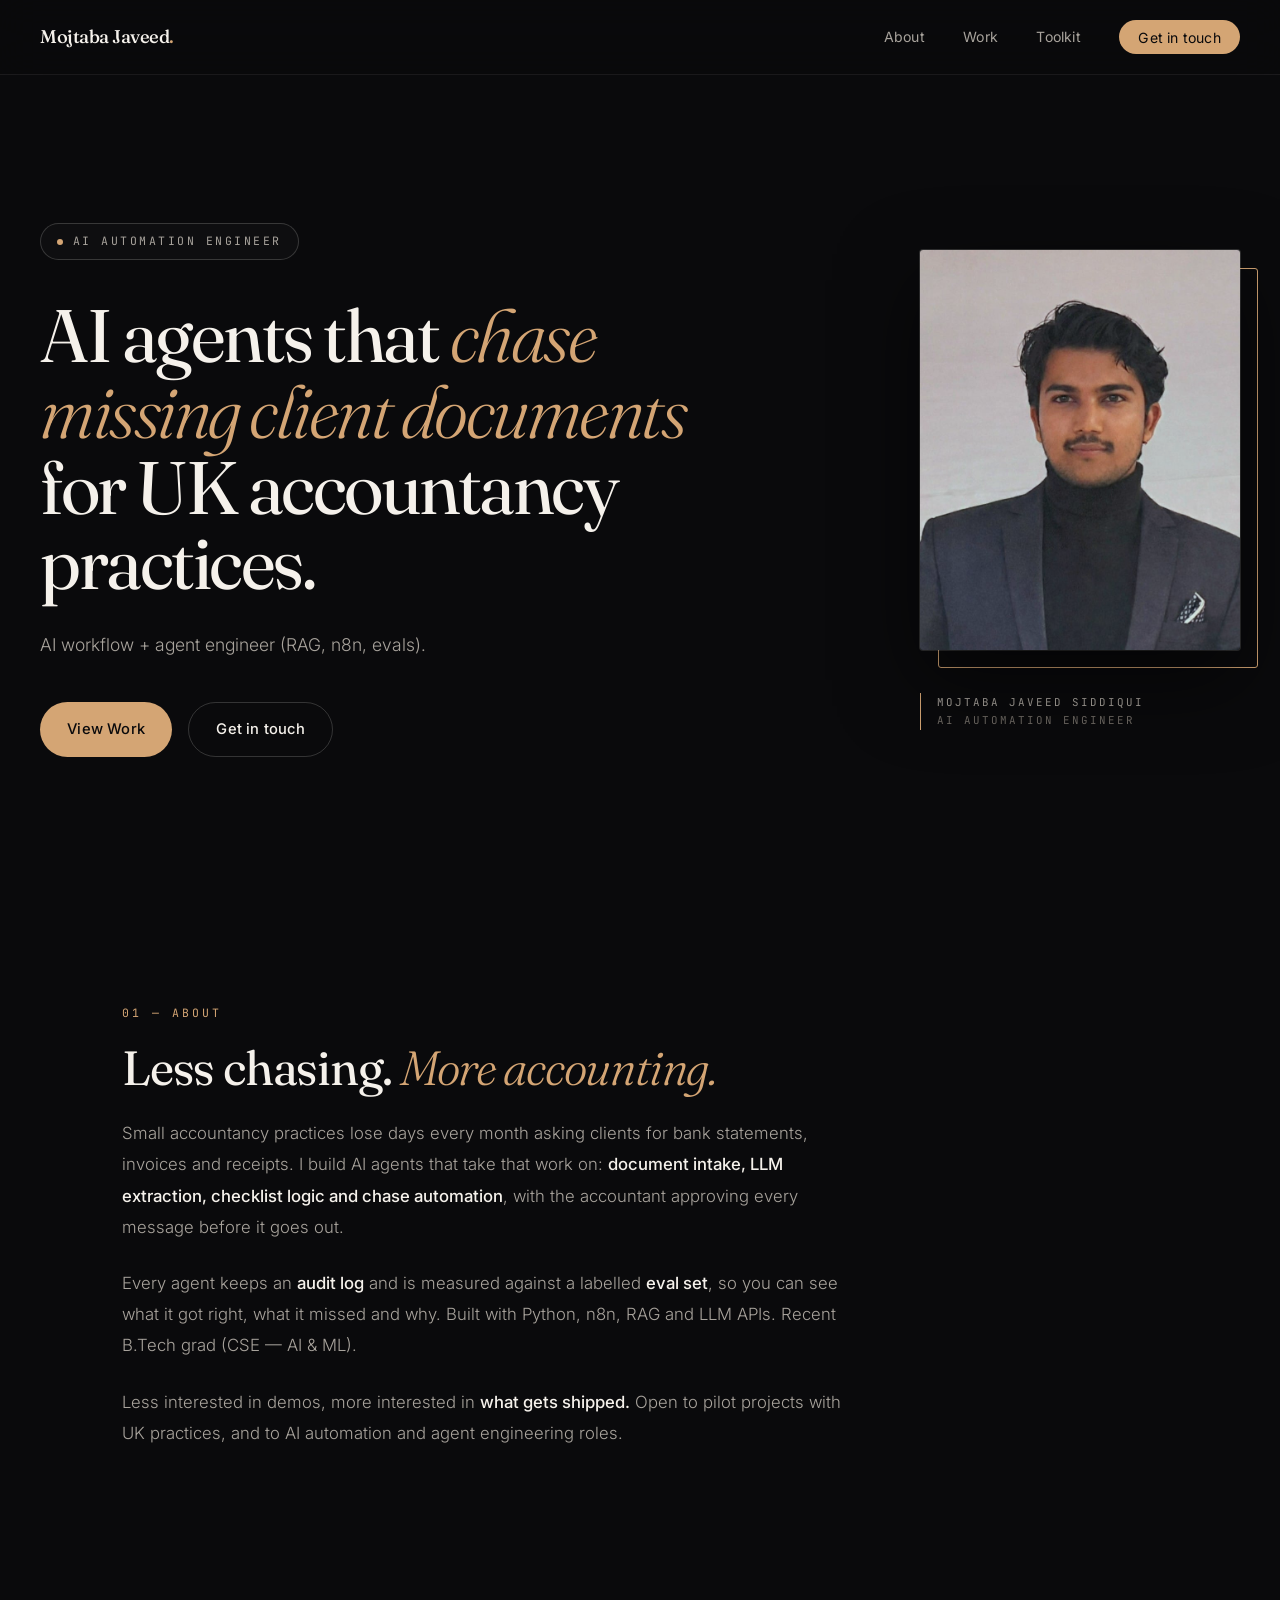
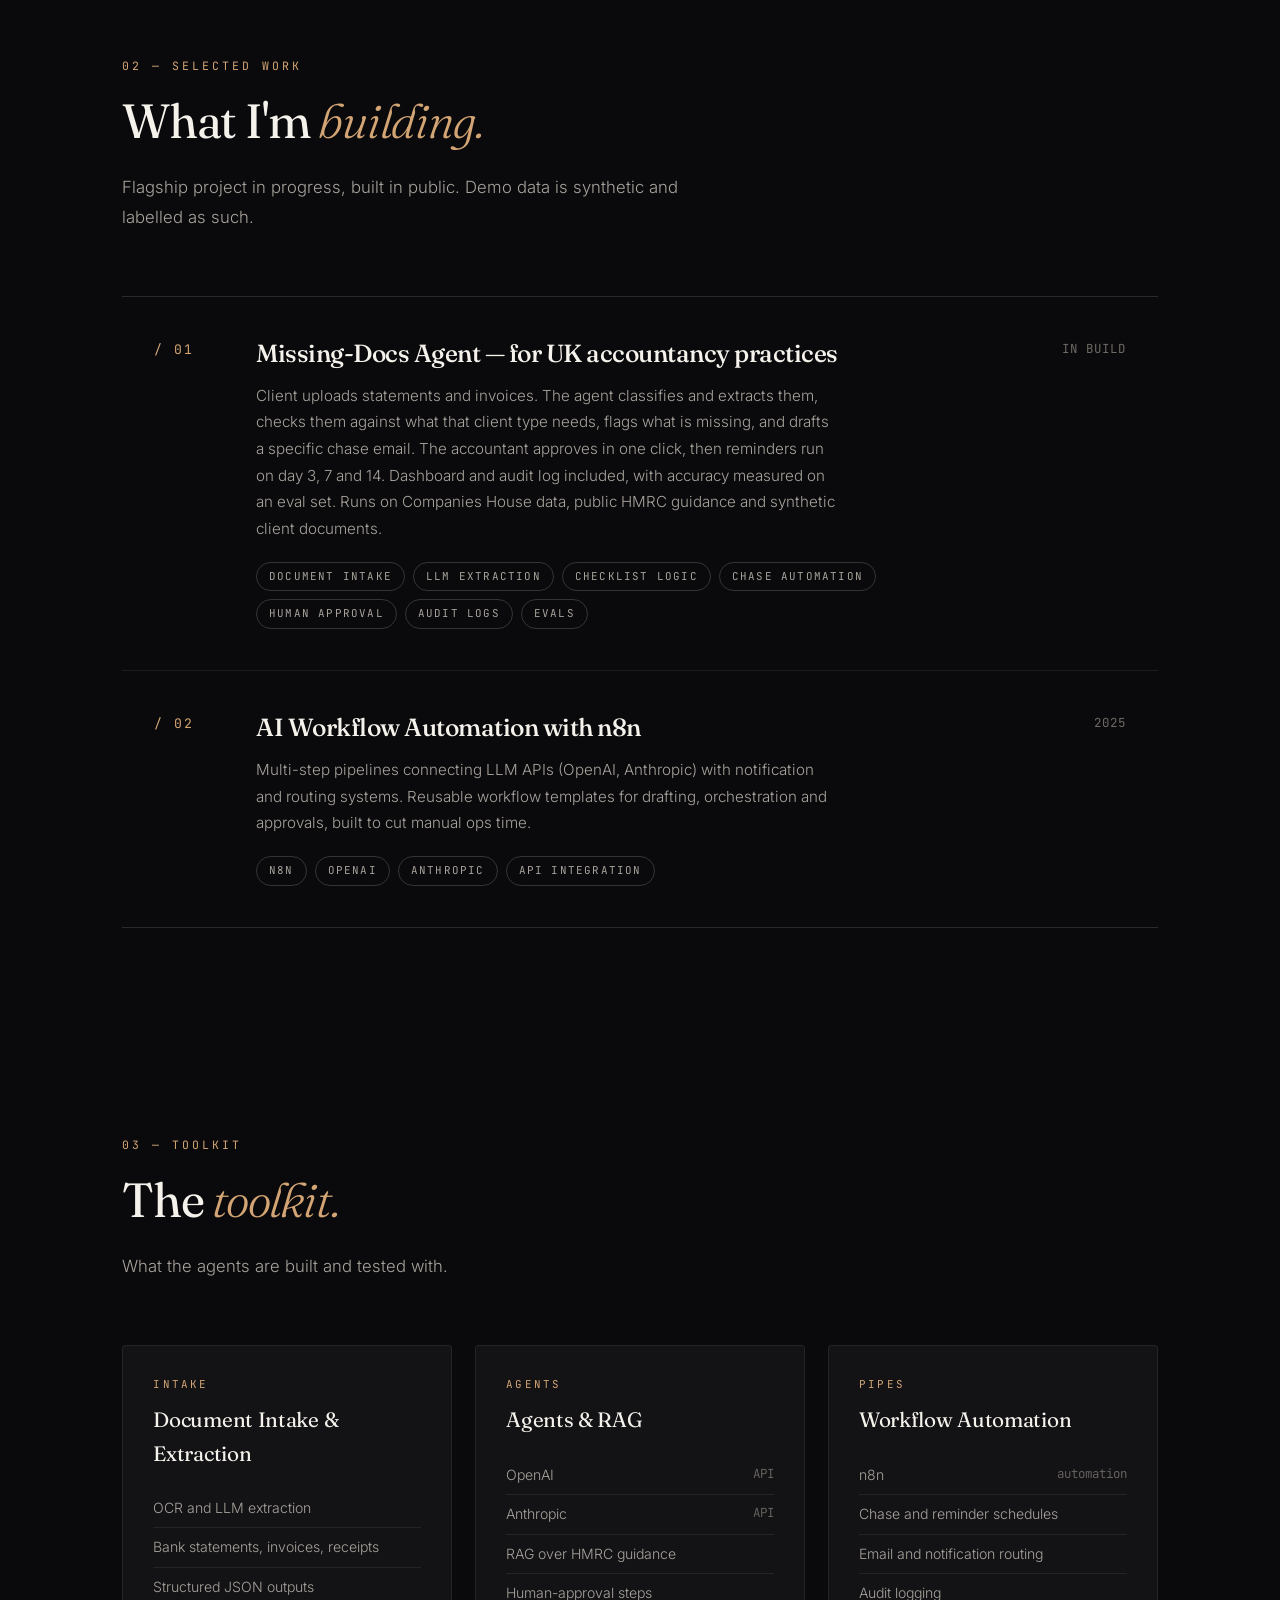
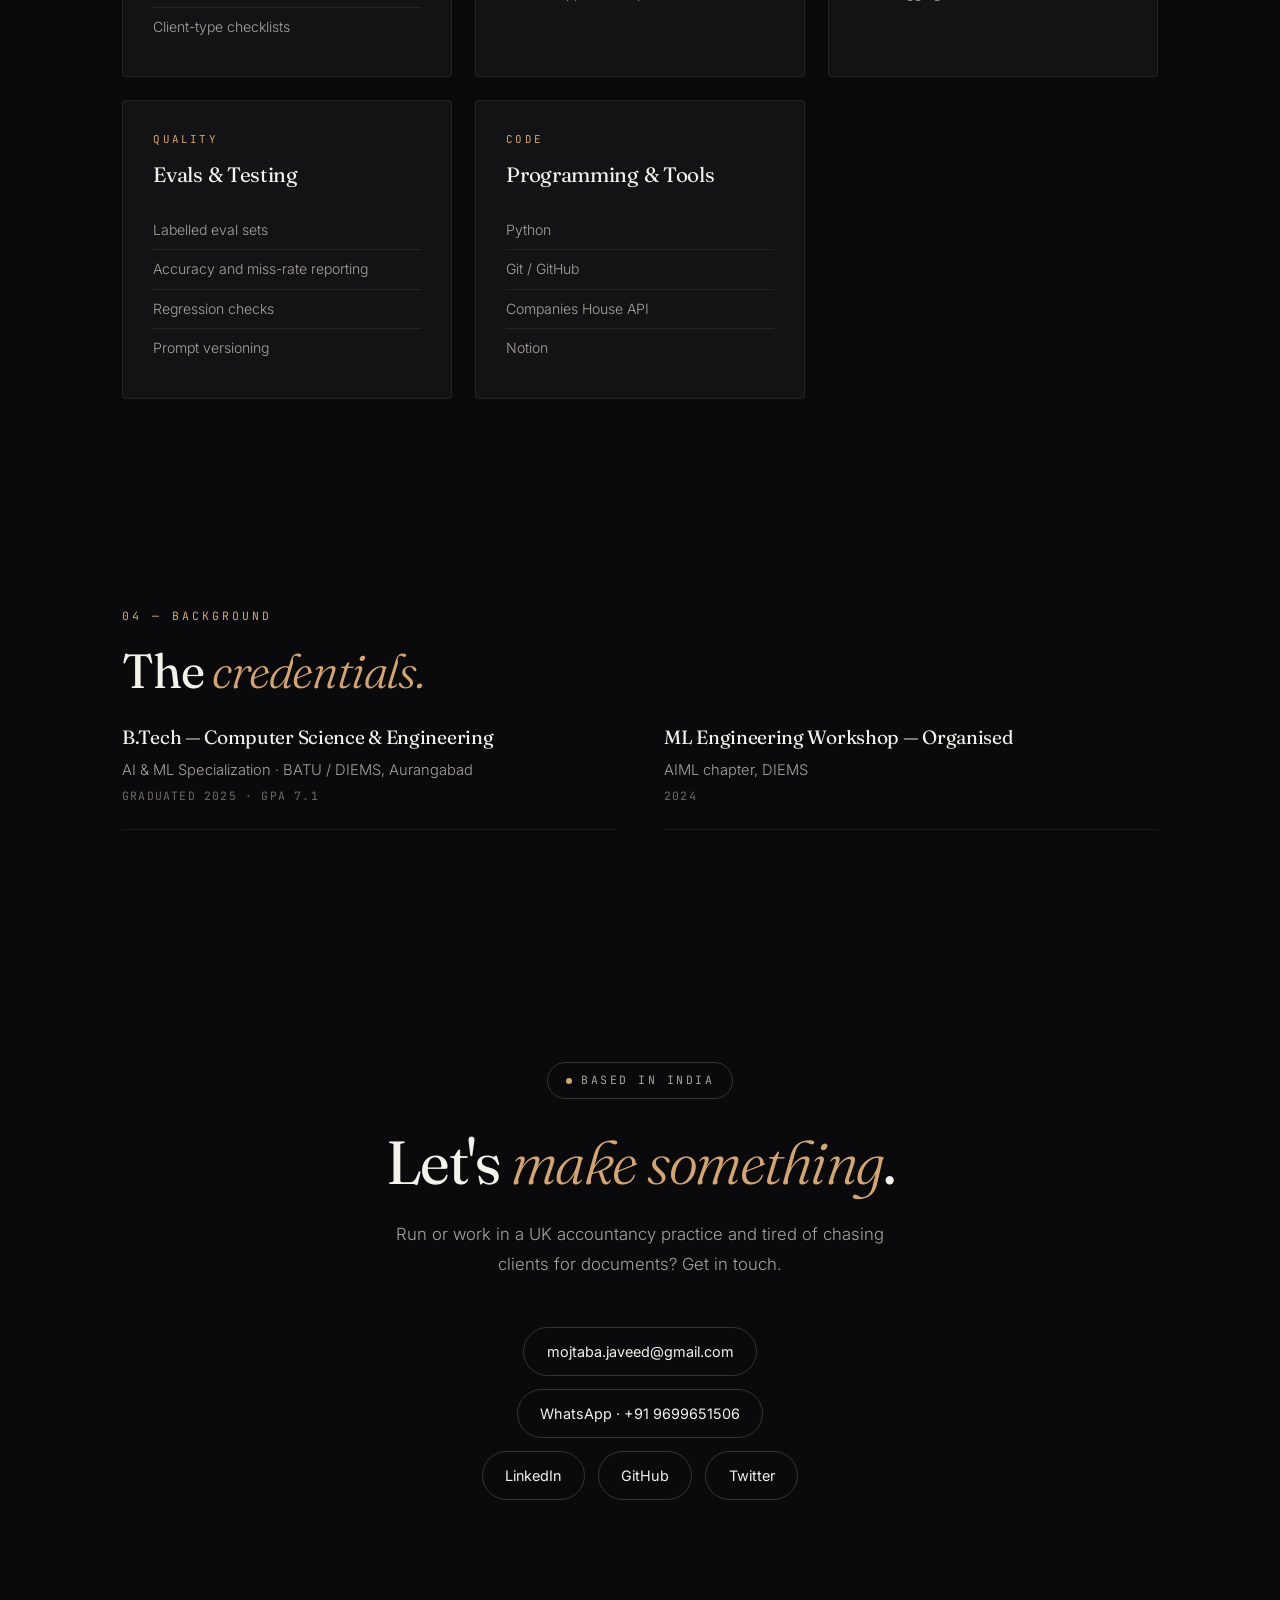
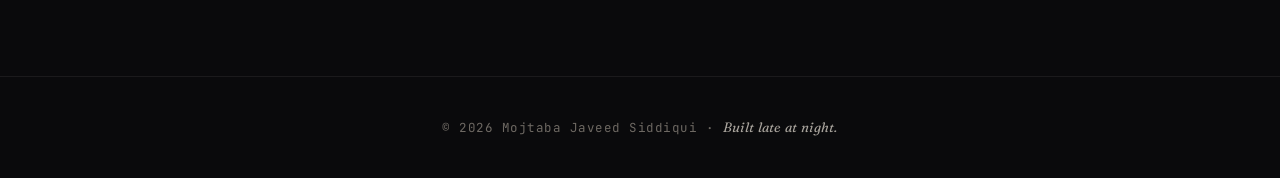
==== index.html @ ba1d029d "Reposition site: AI Automation Engineer for UK accountancy practices (phase 1 fixes + new copy) Upda" ====
<!DOCTYPE html>
<html lang="en">
<head>
  <meta charset="UTF-8" />
  <meta name="viewport" content="width=device-width, initial-scale=1.0" />
  <title>Mojtaba Javeed Siddiqui — AI Automation Engineer</title>
  <meta name="description" content="AI Automation Engineer building agents that chase missing client documents for UK accountancy practices. Document intake, LLM extraction, checklist logic, human approval, audit logs and evals." />
  <meta name="keywords" content="AI Automation Engineer, AI agents, accountancy automation, document intake, LLM extraction, RAG, n8n, evals, Making Tax Digital, UK accountants" />
  <meta name="author" content="Mojtaba Javeed Siddiqui" />

  <!-- Open Graph -->
  <meta property="og:title" content="Mojtaba Javeed Siddiqui — AI Automation Engineer" />
  <meta property="og:description" content="AI agents that chase missing client documents for UK accountancy practices. AI workflow + agent engineer (RAG, n8n, evals)." />
  <meta property="og:type" content="website" />
  <meta property="og:url" content="https://themojtabajaveed.netlify.app/" />
  <meta property="og:image" content="https://themojtabajaveed.netlify.app/profile.jpg" />
  <meta name="twitter:card" content="summary_large_image" />

  <link rel="preconnect" href="https://fonts.googleapis.com">
  <link rel="preconnect" href="https://fonts.gstatic.com" crossorigin>
  <link href="https://fonts.googleapis.com/css2?family=Fraunces:ital,opsz,wght@0,9..144,300;0,9..144,400;0,9..144,500;1,9..144,300;1,9..144,400&family=Inter:wght@300;400;500;600&family=JetBrains+Mono:wght@400;500&display=swap" rel="stylesheet">

  <style>
    *, *::before, *::after { margin: 0; padding: 0; box-sizing: border-box; }

    :root {
      --bg: #0a0a0c;
      --bg-elevated: #131316;
      --text: #f5f1eb;
      --text-dim: #a8a39c;
      --text-faint: #6e6963;
      --accent: #d4a574;
      --accent-warm: #c89b6b;
      --accent-deep: #8b6845;
      --border: rgba(245, 241, 235, 0.07);
      --border-strong: rgba(245, 241, 235, 0.18);
    }

    html { scroll-behavior: smooth; background: var(--bg); }

    body {
      font-family: 'Inter', -apple-system, BlinkMacSystemFont, sans-serif;
      background: var(--bg);
      color: var(--text);
      line-height: 1.6;
      overflow-x: hidden;
      -webkit-font-smoothing: antialiased;
      -moz-osx-font-smoothing: grayscale;
      position: relative;
      font-weight: 400;
    }

    ::selection { background: var(--accent); color: var(--bg); }

    a { color: inherit; }

    /* ===== Background — gradient mesh + grain ===== */
    .mesh-bg {
      position: fixed;
      inset: -10%;
      z-index: -2;
      background:
        radial-gradient(ellipse 70% 50% at 18% 22%, rgba(212, 165, 116, 0.11), transparent 60%),
        radial-gradient(ellipse 60% 50% at 82% 78%, rgba(139, 104, 69, 0.09), transparent 60%),
        radial-gradient(ellipse 50% 35% at 50% 100%, rgba(212, 165, 116, 0.05), transparent 70%),
        var(--bg);
      animation: meshFloat 28s ease-in-out infinite;
      will-change: transform;
    }

    @keyframes meshFloat {
      0%, 100% { transform: scale(1) rotate(0deg) translate(0, 0); }
      33%      { transform: scale(1.06) rotate(0.6deg) translate(1%, -1%); }
      66%      { transform: scale(0.98) rotate(-0.4deg) translate(-1%, 1%); }
    }

    .grain {
      position: fixed;
      inset: 0;
      z-index: -1;
      pointer-events: none;
      opacity: 0.06;
      mix-blend-mode: overlay;
      background-image: url("data:image/svg+xml;utf8,<svg xmlns='http://www.w3.org/2000/svg' width='240' height='240'><filter id='n'><feTurbulence type='fractalNoise' baseFrequency='0.85' numOctaves='3' stitchTiles='stitch'/></filter><rect width='100%25' height='100%25' filter='url(%23n)'/></svg>");
      animation: grainShift 0.6s steps(2) infinite;
    }

    @keyframes grainShift {
      0%   { transform: translate(0, 0); }
      50%  { transform: translate(-2%, -2%); }
      100% { transform: translate(2%, 1%); }
    }

    /* ===== Navigation ===== */
    nav {
      position: fixed;
      top: 0; left: 0; right: 0;
      z-index: 100;
      padding: 1.4rem 2rem;
      background: rgba(10, 10, 12, 0.55);
      backdrop-filter: blur(20px) saturate(140%);
      -webkit-backdrop-filter: blur(20px) saturate(140%);
      border-bottom: 1px solid var(--border);
    }

    .nav-inner {
      max-width: 1200px;
      margin: 0 auto;
      display: flex;
      justify-content: space-between;
      align-items: center;
    }

    .logo {
      font-family: 'Fraunces', serif;
      font-size: 1.15rem;
      font-weight: 500;
      letter-spacing: -0.5px;
      text-decoration: none;
      color: var(--text);
    }

    .logo-dot { color: var(--accent); }

    .nav-links {
      display: flex;
      gap: 2.4rem;
      list-style: none;
      align-items: center;
    }

    .nav-links a {
      color: var(--text-dim);
      text-decoration: none;
      font-size: 0.88rem;
      font-weight: 400;
      transition: color 0.3s ease;
      letter-spacing: 0.2px;
    }

    .nav-links a:hover { color: var(--accent); }

    .nav-cta {
      background: var(--accent);
      color: var(--bg) !important;
      padding: 0.55rem 1.2rem;
      border-radius: 100px;
      font-weight: 500;
      transition: all 0.3s ease;
    }

    .nav-cta:hover {
      background: var(--text);
      transform: translateY(-1px);
    }

    /* ===== Layout ===== */
    .container { max-width: 1100px; margin: 0 auto; padding: 0 2rem; }
    .container-narrow { max-width: 760px; margin: 0 auto; padding: 0 2rem; }

    /* ===== Hero ===== */
    .hero {
      min-height: 100vh;
      display: flex;
      align-items: center;
      padding: 9rem 2rem 4rem;
      position: relative;
    }

    .hero-grid {
      max-width: 1200px;
      margin: 0 auto;
      display: grid;
      grid-template-columns: 1.45fr 1fr;
      gap: 5rem;
      align-items: center;
      width: 100%;
    }

    .hero-content { max-width: 720px; }

    .hero-badge {
      display: inline-flex;
      align-items: center;
      gap: 0.6rem;
      font-family: 'JetBrains Mono', monospace;
      font-size: 0.72rem;
      color: var(--text-dim);
      text-transform: uppercase;
      letter-spacing: 2.5px;
      margin-bottom: 2.4rem;
      padding: 0.5rem 1rem;
      border: 1px solid var(--border-strong);
      border-radius: 100px;
      background: rgba(245, 241, 235, 0.02);
    }

    .hero-badge::before {
      content: '';
      width: 6px;
      height: 6px;
      background: var(--accent);
      border-radius: 50%;
      animation: blink 2s ease-in-out infinite;
    }

    @keyframes blink {
      0%, 100% { opacity: 1; transform: scale(1); }
      50%      { opacity: 0.35; transform: scale(0.8); }
    }

    .hero-title {
      font-family: 'Fraunces', serif;
      font-size: clamp(2.6rem, 5.8vw, 4.7rem);
      line-height: 1.02;
      letter-spacing: -2.5px;
      font-weight: 400;
      margin-bottom: 1.8rem;
      color: var(--text);
    }

    .hero-title em {
      font-style: italic;
      color: var(--accent);
      font-weight: 300;
    }

    .hero-sub {
      font-size: 1.1rem;
      color: var(--text-dim);
      max-width: 540px;
      margin-bottom: 2.6rem;
      line-height: 1.75;
      font-weight: 300;
    }

    .hero-ctas {
      display: flex;
      gap: 1rem;
      flex-wrap: wrap;
    }

    .btn {
      display: inline-flex;
      align-items: center;
      gap: 0.5rem;
      padding: 0.9rem 1.7rem;
      border-radius: 100px;
      font-size: 0.92rem;
      font-weight: 500;
      text-decoration: none;
      transition: all 0.3s ease;
      cursor: pointer;
      border: none;
      font-family: inherit;
      letter-spacing: 0.2px;
    }

    .btn-primary {
      background: var(--accent);
      color: var(--bg);
    }

    .btn-primary:hover {
      background: var(--text);
      transform: translateY(-2px);
      box-shadow: 0 12px 30px rgba(212, 165, 116, 0.15);
    }

    .btn-ghost {
      background: transparent;
      color: var(--text);
      border: 1px solid var(--border-strong);
    }

    .btn-ghost:hover {
      border-color: var(--accent);
      color: var(--accent);
    }

    /* ===== Portrait ===== */
    .portrait-wrap {
      position: relative;
      justify-self: end;
      width: 320px;
    }

    .portrait {
      width: 320px;
      height: 400px;
      object-fit: cover;
      object-position: center 25%;
      border-radius: 3px;
      filter: contrast(1.07) saturate(0.88) brightness(0.93);
      box-shadow:
        0 30px 80px rgba(0, 0, 0, 0.55),
        0 0 0 1px var(--border-strong);
      position: relative;
      z-index: 2;
      transition: transform 0.6s cubic-bezier(0.23, 1, 0.32, 1);
    }

    .portrait-wrap:hover .portrait { transform: translate(-6px, -6px); }

    .portrait-frame {
      position: absolute;
      top: 18px;
      left: 18px;
      width: 320px;
      height: 400px;
      border: 1px solid var(--accent);
      border-radius: 3px;
      z-index: 1;
      transition: transform 0.6s cubic-bezier(0.23, 1, 0.32, 1);
    }

    .portrait-wrap:hover .portrait-frame { transform: translate(6px, 6px); }

    .portrait-caption {
      font-family: 'JetBrains Mono', monospace;
      font-size: 0.68rem;
      color: var(--text-faint);
      letter-spacing: 2px;
      text-transform: uppercase;
      margin-top: 2.2rem;
      padding-left: 1rem;
      border-left: 1px solid var(--accent);
      line-height: 1.7;
    }

    .portrait-caption strong {
      color: var(--text-dim);
      font-weight: 400;
    }

    /* ===== Sections ===== */
    section {
      padding: 6.5rem 0;
      position: relative;
    }

    .section-label {
      font-family: 'JetBrains Mono', monospace;
      font-size: 0.72rem;
      color: var(--accent);
      text-transform: uppercase;
      letter-spacing: 3px;
      margin-bottom: 1.2rem;
      display: block;
    }

    .section-title {
      font-family: 'Fraunces', serif;
      font-size: clamp(2rem, 4vw, 3rem);
      font-weight: 400;
      line-height: 1.1;
      letter-spacing: -1.2px;
      margin-bottom: 1.5rem;
      color: var(--text);
      max-width: 720px;
    }

    .section-title em {
      font-style: italic;
      color: var(--accent);
      font-weight: 300;
    }

    .section-intro {
      color: var(--text-dim);
      font-size: 1.05rem;
      max-width: 580px;
      line-height: 1.8;
      margin-bottom: 4rem;
      font-weight: 300;
    }

    /* ===== About ===== */
    .about-content {
      display: grid;
      gap: 1.6rem;
      max-width: 720px;
    }

    .about-content p {
      font-size: 1.05rem;
      color: var(--text-dim);
      line-height: 1.85;
      font-weight: 300;
    }

    .about-content p strong {
      color: var(--text);
      font-weight: 500;
    }

    /* ===== Work ===== */
    .work-list {
      display: grid;
      gap: 1px;
      background: var(--border);
      border-top: 1px solid var(--border);
      border-bottom: 1px solid var(--border);
    }

    .work-item {
      background: var(--bg);
      padding: 2.6rem 2rem;
      transition: all 0.4s ease;
      display: grid;
      grid-template-columns: 70px 1fr 120px;
      gap: 2rem;
      align-items: start;
    }

    .work-item:hover {
      background: var(--bg-elevated);
    }

    .work-number {
      font-family: 'JetBrains Mono', monospace;
      font-size: 0.82rem;
      color: var(--accent);
      letter-spacing: 2px;
    }

    .work-content h3 {
      font-family: 'Fraunces', serif;
      font-size: 1.55rem;
      font-weight: 500;
      margin-bottom: 0.9rem;
      color: var(--text);
      letter-spacing: -0.5px;
      line-height: 1.2;
    }

    .work-content p {
      color: var(--text-dim);
      font-size: 0.95rem;
      line-height: 1.75;
      margin-bottom: 1.2rem;
      max-width: 580px;
      font-weight: 300;
    }

    .work-tags {
      display: flex;
      flex-wrap: wrap;
      gap: 0.5rem;
    }

    .work-tag {
      font-family: 'JetBrains Mono', monospace;
      font-size: 0.68rem;
      color: var(--text-dim);
      letter-spacing: 1.2px;
      text-transform: uppercase;
      padding: 0.32rem 0.75rem;
      border: 1px solid var(--border-strong);
      border-radius: 100px;
    }

    .work-date {
      font-family: 'JetBrains Mono', monospace;
      font-size: 0.78rem;
      color: var(--text-faint);
      letter-spacing: 1px;
      text-align: right;
      text-transform: uppercase;
    }

    /* ===== Skills ===== */
    .skills-grid {
      display: grid;
      grid-template-columns: repeat(auto-fit, minmax(310px, 1fr));
      gap: 1.4rem;
    }

    .skill-card {
      background: var(--bg-elevated);
      border: 1px solid var(--border);
      padding: 1.9rem;
      border-radius: 4px;
      transition: all 0.4s ease;
      position: relative;
    }

    .skill-card::before {
      content: '';
      position: absolute;
      inset: 0;
      border-radius: 4px;
      padding: 1px;
      background: linear-gradient(135deg, transparent, transparent);
      transition: background 0.4s ease;
      pointer-events: none;
      -webkit-mask: linear-gradient(#fff 0 0) content-box, linear-gradient(#fff 0 0);
      -webkit-mask-composite: xor;
      mask-composite: exclude;
    }

    .skill-card:hover {
      transform: translateY(-3px);
      background: rgba(19, 19, 22, 0.95);
    }

    .skill-card:hover::before {
      background: linear-gradient(135deg, var(--accent), transparent);
    }

    .skill-card-label {
      font-family: 'JetBrains Mono', monospace;
      font-size: 0.68rem;
      color: var(--accent);
      letter-spacing: 2.2px;
      text-transform: uppercase;
      margin-bottom: 0.6rem;
    }

    .skill-card h3 {
      font-family: 'Fraunces', serif;
      font-size: 1.3rem;
      font-weight: 400;
      margin-bottom: 1.2rem;
      color: var(--text);
      letter-spacing: -0.3px;
    }

    .skill-list {
      list-style: none;
    }

    .skill-list li {
      color: var(--text-dim);
      font-size: 0.88rem;
      padding: 0.5rem 0;
      border-bottom: 1px solid var(--border);
      display: flex;
      justify-content: space-between;
      gap: 1rem;
      font-weight: 300;
    }

    .skill-list li:last-child { border-bottom: none; }

    .skill-list li span {
      color: var(--text-faint);
      font-family: 'JetBrains Mono', monospace;
      font-size: 0.78rem;
    }

    /* ===== Earlier ===== */
    .earlier-list {
      display: grid;
      gap: 0;
    }

    .earlier-item {
      display: grid;
      grid-template-columns: 1fr auto;
      padding: 1.6rem 0;
      border-bottom: 1px solid var(--border);
      align-items: start;
      gap: 1.5rem;
    }

    .earlier-item:first-child {
      border-top: 1px solid var(--border);
    }

    .earlier-item h4 {
      font-family: 'Fraunces', serif;
      font-size: 1.2rem;
      font-weight: 400;
      color: var(--text);
      margin-bottom: 0.4rem;
      letter-spacing: -0.3px;
    }

    .earlier-item p {
      color: var(--text-dim);
      font-size: 0.92rem;
      line-height: 1.65;
      max-width: 600px;
      font-weight: 300;
    }

    .earlier-meta {
      font-family: 'JetBrains Mono', monospace;
      font-size: 0.72rem;
      color: var(--text-faint);
      letter-spacing: 1.2px;
      text-transform: uppercase;
      white-space: nowrap;
      padding-top: 0.4rem;
    }

    /* ===== Background ===== */
    .bg-grid {
      display: grid;
      grid-template-columns: 1fr 1fr;
      gap: 2rem 3rem;
    }

    .bg-item {
      padding-bottom: 1.5rem;
      border-bottom: 1px solid var(--border);
    }

    .bg-item h4 {
      font-family: 'Fraunces', serif;
      font-size: 1.2rem;
      font-weight: 400;
      color: var(--text);
      margin-bottom: 0.4rem;
      letter-spacing: -0.3px;
    }

    .bg-item-sub {
      color: var(--text-dim);
      font-size: 0.92rem;
      margin-bottom: 0.3rem;
      font-weight: 300;
    }

    .bg-item-meta {
      font-family: 'JetBrains Mono', monospace;
      font-size: 0.72rem;
      color: var(--text-faint);
      letter-spacing: 1.2px;
      text-transform: uppercase;
    }

    /* ===== Contact ===== */
    .contact {
      padding: 8rem 0;
      text-align: center;
    }

    .availability {
      display: inline-flex;
      align-items: center;
      gap: 0.6rem;
      font-family: 'JetBrains Mono', monospace;
      font-size: 0.72rem;
      color: var(--text-dim);
      letter-spacing: 2.5px;
      text-transform: uppercase;
      margin-bottom: 2rem;
      padding: 0.5rem 1.1rem;
      border: 1px solid var(--border-strong);
      border-radius: 100px;
    }

    .availability::before {
      content: '';
      width: 6px;
      height: 6px;
      background: var(--accent);
      border-radius: 50%;
      animation: blink 2s ease-in-out infinite;
    }

    .contact-title {
      font-family: 'Fraunces', serif;
      font-size: clamp(2.4rem, 5vw, 3.8rem);
      font-weight: 400;
      line-height: 1.05;
      letter-spacing: -1.5px;
      margin-bottom: 1.6rem;
    }

    .contact-title em {
      font-style: italic;
      color: var(--accent);
      font-weight: 300;
    }

    .contact-sub {
      color: var(--text-dim);
      font-size: 1.05rem;
      max-width: 520px;
      margin: 0 auto 3rem;
      line-height: 1.75;
      font-weight: 300;
    }

    .contact-grid {
      display: grid;
      gap: 0.8rem;
      max-width: 480px;
      margin: 0 auto 3rem;
    }

    .contact-row {
      display: flex;
      justify-content: center;
      gap: 0.8rem;
      flex-wrap: wrap;
    }

    .contact-method {
      display: inline-flex;
      align-items: center;
      gap: 0.5rem;
      color: var(--text);
      text-decoration: none;
      font-size: 0.9rem;
      padding: 0.75rem 1.4rem;
      border: 1px solid var(--border-strong);
      border-radius: 100px;
      transition: all 0.3s ease;
      font-weight: 400;
    }

    .contact-method:hover {
      border-color: var(--accent);
      color: var(--accent);
      transform: translateY(-2px);
    }

    /* ===== Footer ===== */
    footer {
      padding: 2.5rem 0;
      border-top: 1px solid var(--border);
      text-align: center;
    }

    .footer-text {
      color: var(--text-faint);
      font-size: 0.78rem;
      font-family: 'JetBrains Mono', monospace;
      letter-spacing: 1.5px;
    }

    .footer-text em {
      color: var(--text-dim);
      font-style: italic;
      font-family: 'Fraunces', serif;
      letter-spacing: 0.3px;
      font-size: 0.85rem;
    }

    /* Content is visible first. JavaScript adds optional entry motion only. */
    .reveal {
      opacity: 1;
      transform: none;
    }

    .reveal.visible {
      animation: reveal-in 0.6s ease-out both;
    }

    @keyframes reveal-in {
      from { transform: translateY(12px); }
      to { transform: none; }
    }

    /* ===== Focus states ===== */
    a:focus-visible, button:focus-visible {
      outline: 2px solid var(--accent);
      outline-offset: 4px;
      border-radius: 4px;
    }

    /* ===== Responsive ===== */
    @media (max-width: 900px) {
      .hero {
        padding: 7rem 1.5rem 4rem;
        min-height: auto;
      }

      .hero-grid {
        grid-template-columns: 1fr;
        gap: 3.5rem;
      }

      .portrait-wrap {
        justify-self: center;
        order: -1;
        width: 260px;
      }

      .portrait, .portrait-frame {
        width: 260px;
        height: 325px;
      }

      .portrait-caption {
        text-align: left;
      }

      .work-item {
        grid-template-columns: 50px 1fr;
        gap: 1.2rem;
      }

      .work-date {
        grid-column: 2;
        text-align: left;
        padding-top: 0.5rem;
      }

      .bg-grid {
        grid-template-columns: 1fr;
        gap: 1.5rem;
      }

      .nav-links {
        gap: 1.2rem;
      }

      .nav-links li:not(:last-child) {
        display: none;
      }

      .nav-inner { gap: 1rem; }
      .nav-links { flex-shrink: 0; }
      .nav-cta { display: inline-flex; white-space: nowrap; }
    }

    @media (max-width: 600px) {
      nav { padding: 1rem 1.2rem; }
      .container, .container-narrow { padding: 0 1.4rem; }
      section { padding: 4.5rem 0; }
      .hero { padding: 6rem 1.4rem 3rem; }
      .work-item { padding: 2rem 1.2rem; }
      .skill-card { padding: 1.6rem; }
      .contact { padding: 5rem 0; }
    }

    @media (prefers-reduced-motion: reduce) {
      .mesh-bg, .grain, .hero-badge::before, .availability::before { animation: none; }
      html { scroll-behavior: auto; }
      .reveal, .reveal.visible { opacity: 1; transform: none; transition: none; animation: none; }
      .mesh-bg { transform: none !important; }
    }
  </style>
</head>

<body>
  <div class="mesh-bg"></div>
  <div class="grain"></div>

  <nav>
    <div class="nav-inner">
      <a href="#" class="logo">Mojtaba Javeed<span class="logo-dot">.</span></a>
      <ul class="nav-links">
        <li><a href="#about">About</a></li>
        <li><a href="#work">Work</a></li>
        <li><a href="#skills">Toolkit</a></li>
        <li><a href="#contact" class="nav-cta">Get in touch</a></li>
      </ul>
    </div>
  </nav>

  <!-- HERO -->
  <section class="hero">
    <div class="hero-grid">
      <div class="hero-content">
        <div class="hero-badge">AI Automation Engineer</div>
        <h1 class="hero-title">AI agents that <em>chase missing client documents</em> for UK accountancy practices.</h1>
        <p class="hero-sub">
          AI workflow + agent engineer (RAG, n8n, evals).
        </p>
        <div class="hero-ctas">
          <a href="#work" class="btn btn-primary">View Work</a>
          <a href="#contact" class="btn btn-ghost">Get in touch</a>
        </div>
      </div>

      <div class="portrait-wrap">
        <div class="portrait-frame"></div>
        <img src="profile.jpg" alt="Mojtaba Javeed Siddiqui" class="portrait" loading="eager" />
        <p class="portrait-caption">
          <strong>Mojtaba Javeed Siddiqui</strong><br/>
          AI Automation Engineer
        </p>
      </div>
    </div>
  </section>

  <!-- ABOUT -->
  <section id="about">
    <div class="container">
      <span class="section-label">01 — About</span>
      <h2 class="section-title reveal">Less chasing. <em>More accounting.</em></h2>

      <div class="about-content reveal">
        <p>
          Small accountancy practices lose days every month asking clients for bank statements, invoices and receipts. I build AI agents that take that work on: <strong>document intake, LLM extraction, checklist logic and chase automation</strong>, with the accountant approving every message before it goes out.
        </p>
        <p>
          Every agent keeps an <strong>audit log</strong> and is measured against a labelled <strong>eval set</strong>, so you can see what it got right, what it missed and why. Built with Python, n8n, RAG and LLM APIs. Recent B.Tech grad (CSE — AI &amp; ML).
        </p>
        <p>
          Less interested in demos, more interested in <strong>what gets shipped.</strong> Open to pilot projects with UK practices, and to AI automation and agent engineering roles.
        </p>
      </div>
    </div>
  </section>

  <!-- WORK -->
  <section id="work">
    <div class="container">
      <span class="section-label">02 — Selected Work</span>
      <h2 class="section-title reveal">What I'm <em>building.</em></h2>
      <p class="section-intro reveal">
        Flagship project in progress, built in public. Demo data is synthetic and labelled as such.
      </p>

      <div class="work-list">
        <div class="work-item reveal">
          <div class="work-number">/ 01</div>
          <div class="work-content">
            <h3>Missing-Docs Agent — for UK accountancy practices</h3>
            <p>
              Client uploads statements and invoices. The agent classifies and extracts them, checks them against what that client type needs, flags what is missing, and drafts a specific chase email. The accountant approves in one click, then reminders run on day 3, 7 and 14. Dashboard and audit log included, with accuracy measured on an eval set. Runs on Companies House data, public HMRC guidance and synthetic client documents.
            </p>
            <div class="work-tags">
              <span class="work-tag">Document intake</span>
              <span class="work-tag">LLM extraction</span>
              <span class="work-tag">Checklist logic</span>
              <span class="work-tag">Chase automation</span>
              <span class="work-tag">Human approval</span>
              <span class="work-tag">Audit logs</span>
              <span class="work-tag">Evals</span>
            </div>
          </div>
          <div class="work-date">In build</div>
        </div>

        <div class="work-item reveal">
          <div class="work-number">/ 02</div>
          <div class="work-content">
            <h3>AI Workflow Automation with n8n</h3>
            <p>
              Multi-step pipelines connecting LLM APIs (OpenAI, Anthropic) with notification and routing systems. Reusable workflow templates for drafting, orchestration and approvals, built to cut manual ops time.
            </p>
            <div class="work-tags">
              <span class="work-tag">n8n</span>
              <span class="work-tag">OpenAI</span>
              <span class="work-tag">Anthropic</span>
              <span class="work-tag">API Integration</span>
            </div>
          </div>
          <div class="work-date">2025</div>
        </div>
      </div>
    </div>
  </section>

  <!-- SKILLS / TOOLKIT -->
  <section id="skills">
    <div class="container">
      <span class="section-label">03 — Toolkit</span>
      <h2 class="section-title reveal">The <em>toolkit.</em></h2>
      <p class="section-intro reveal">
        What the agents are built and tested with.
      </p>

      <div class="skills-grid">
        <div class="skill-card reveal">
          <div class="skill-card-label">Intake</div>
          <h3>Document Intake &amp; Extraction</h3>
          <ul class="skill-list">
            <li>OCR and LLM extraction</li>
            <li>Bank statements, invoices, receipts</li>
            <li>Structured JSON outputs</li>
            <li>Client-type checklists</li>
          </ul>
        </div>

        <div class="skill-card reveal">
          <div class="skill-card-label">Agents</div>
          <h3>Agents &amp; RAG</h3>
          <ul class="skill-list">
            <li>OpenAI <span>API</span></li>
            <li>Anthropic <span>API</span></li>
            <li>RAG over HMRC guidance</li>
            <li>Human-approval steps</li>
          </ul>
        </div>

        <div class="skill-card reveal">
          <div class="skill-card-label">Pipes</div>
          <h3>Workflow Automation</h3>
          <ul class="skill-list">
            <li>n8n <span>automation</span></li>
            <li>Chase and reminder schedules</li>
            <li>Email and notification routing</li>
            <li>Audit logging</li>
          </ul>
        </div>

        <div class="skill-card reveal">
          <div class="skill-card-label">Quality</div>
          <h3>Evals &amp; Testing</h3>
          <ul class="skill-list">
            <li>Labelled eval sets</li>
            <li>Accuracy and miss-rate reporting</li>
            <li>Regression checks</li>
            <li>Prompt versioning</li>
          </ul>
        </div>

        <div class="skill-card reveal">
          <div class="skill-card-label">Code</div>
          <h3>Programming &amp; Tools</h3>
          <ul class="skill-list">
            <li>Python</li>
            <li>Git / GitHub</li>
            <li>Companies House API</li>
            <li>Notion</li>
          </ul>
        </div>

      </div>
    </div>
  </section>

  <!-- BACKGROUND -->
  <section>
    <div class="container">
      <span class="section-label">04 — Background</span>
      <h2 class="section-title reveal">The <em>credentials.</em></h2>

      <div class="bg-grid">
        <div class="bg-item reveal">
          <h4>B.Tech — Computer Science &amp; Engineering</h4>
          <p class="bg-item-sub">AI &amp; ML Specialization · BATU / DIEMS, Aurangabad</p>
          <p class="bg-item-meta">Graduated 2025 · GPA 7.1</p>
        </div>

        <div class="bg-item reveal">
          <h4>ML Engineering Workshop — Organised</h4>
          <p class="bg-item-sub">AIML chapter, DIEMS</p>
          <p class="bg-item-meta">2024</p>
        </div>
      </div>
    </div>
  </section>

  <!-- CONTACT -->
  <section id="contact" class="contact">
    <div class="container-narrow">
      <div class="availability reveal">Based in India</div>
      <h2 class="contact-title reveal">Let's <em>make something</em>.</h2>
      <p class="contact-sub reveal">
        Run or work in a UK accountancy practice and tired of chasing clients for documents? Get in touch.
      </p>

      <div class="contact-grid reveal">
        <div class="contact-row">
          <a href="mailto:mojtaba.javeed@gmail.com" class="contact-method">mojtaba.javeed@gmail.com</a>
          <a href="https://wa.me/919699651506" target="_blank" rel="noopener" class="contact-method" aria-label="WhatsApp business contact, +91 9699651506">WhatsApp · +91 9699651506</a>
        </div>
        <div class="contact-row">
          <a href="https://www.linkedin.com/in/themojtabajaveed" target="_blank" rel="noopener" class="contact-method">LinkedIn</a>
          <a href="https://github.com/themojtabajaveed" target="_blank" rel="noopener" class="contact-method">GitHub</a>
          <a href="https://twitter.com/mojtabajaveed" target="_blank" rel="noopener" class="contact-method">Twitter</a>
        </div>
      </div>
    </div>
  </section>

  <footer>
    <div class="container">
      <p class="footer-text">© 2026 Mojtaba Javeed Siddiqui · <em>Built late at night.</em></p>
    </div>
  </footer>

  <script>
    // Optional enhancement: failures never hide the underlying content.
    const reducedMotion = window.matchMedia('(prefers-reduced-motion: reduce)');
    if (!reducedMotion.matches && 'IntersectionObserver' in window) {
      try {
        const io = new IntersectionObserver((entries) => {
          entries.forEach(entry => {
            if (entry.isIntersecting) {
              entry.target.classList.add('visible');
              io.unobserve(entry.target);
            }
          });
        }, { threshold: 0.12, rootMargin: '0px 0px -40px 0px' });
        document.querySelectorAll('.reveal').forEach(el => io.observe(el));
      } catch (_) {
        // Default CSS remains fully readable without this enhancement.
      }
    }

    // Respect reduced motion at load and when the preference changes.
    if (window.matchMedia('(hover: hover) and (pointer: fine)').matches) {
      const hero = document.querySelector('.hero');
      const meshBg = document.querySelector('.mesh-bg');
      let rafId = null;
      if (hero && meshBg) {
        hero.addEventListener('mousemove', (e) => {
          if (reducedMotion.matches || rafId !== null) return;
          rafId = requestAnimationFrame(() => {
            if (!reducedMotion.matches) {
              const x = (e.clientX / window.innerWidth - 0.5) * 14;
              const y = (e.clientY / window.innerHeight - 0.5) * 14;
              meshBg.style.transform = `translate(${x}px, ${y}px)`;
            }
            rafId = null;
          });
        });
        const resetMotion = () => {
          if (reducedMotion.matches) {
            if (rafId !== null) cancelAnimationFrame(rafId);
            rafId = null;
            meshBg.style.transform = '';
          }
        };
        if (reducedMotion.addEventListener) {
          reducedMotion.addEventListener('change', resetMotion);
        }
      }
    }
  </script>
</body>
</html>
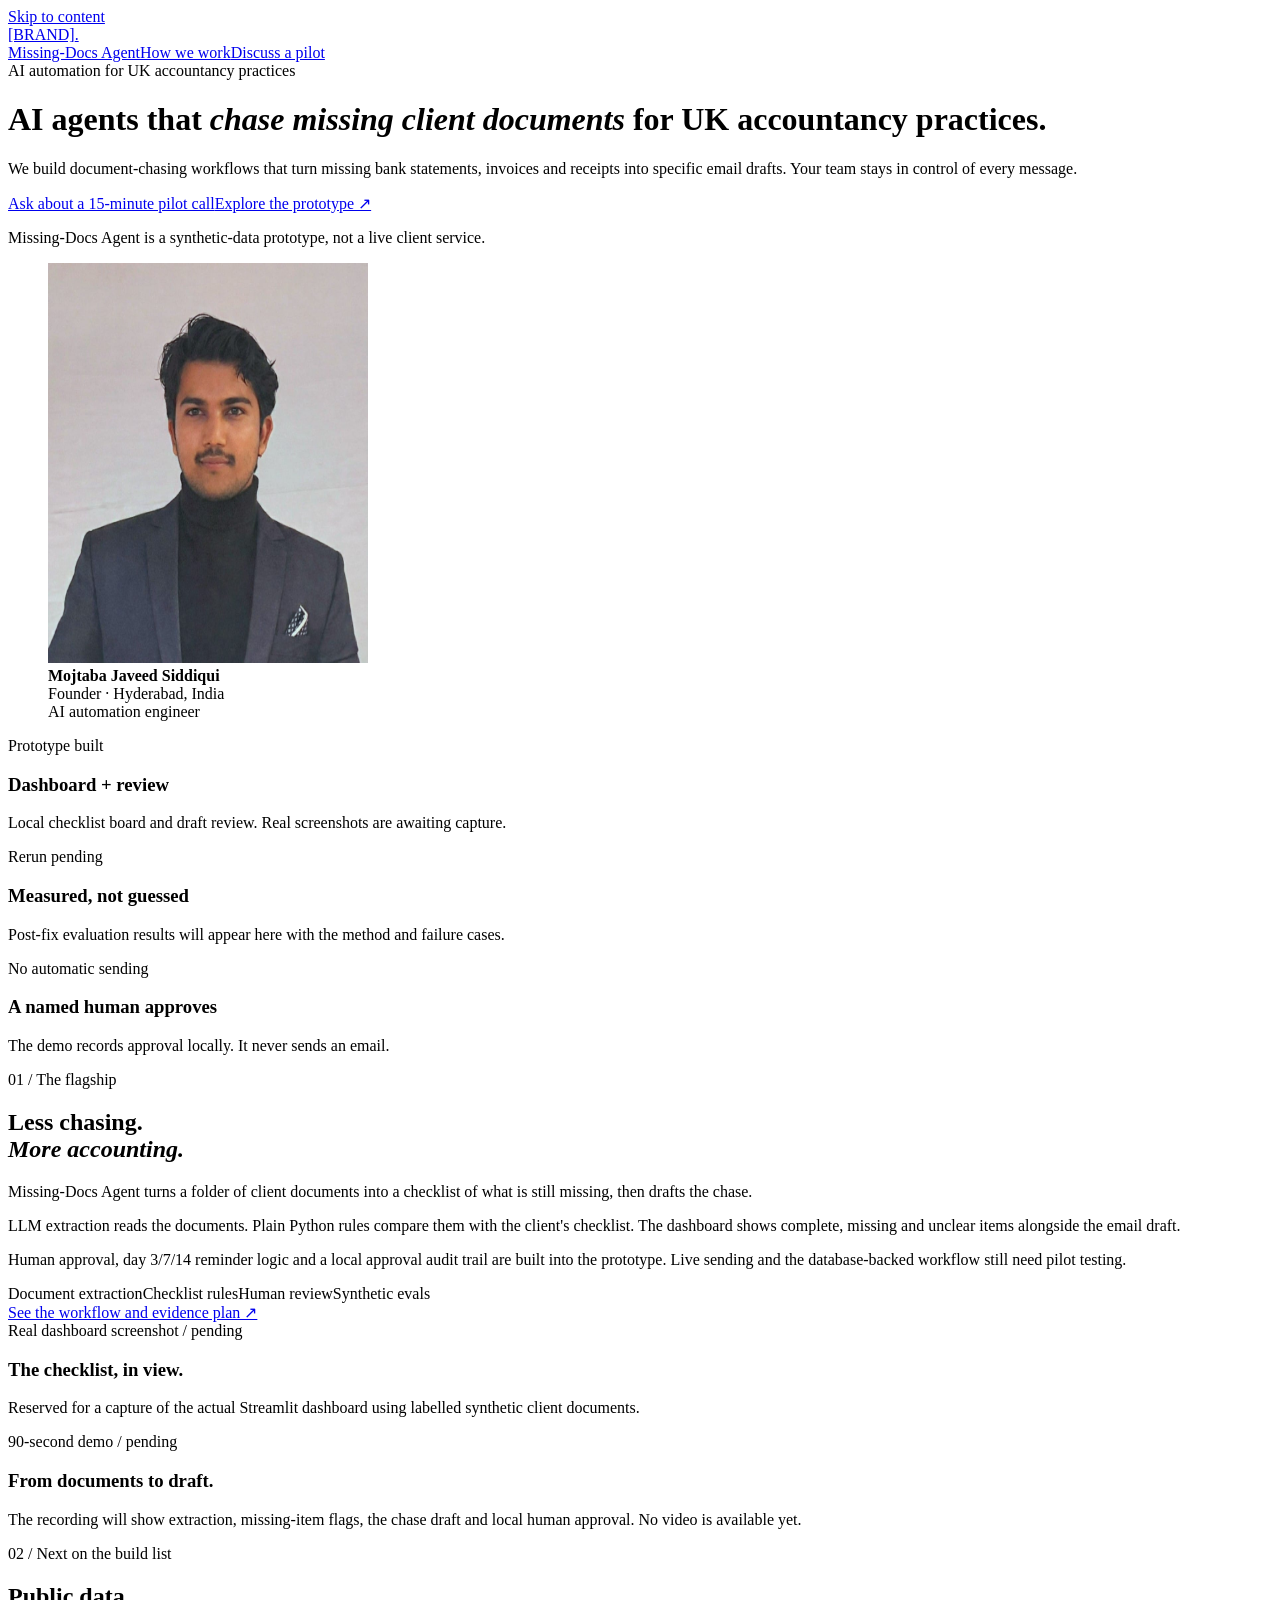
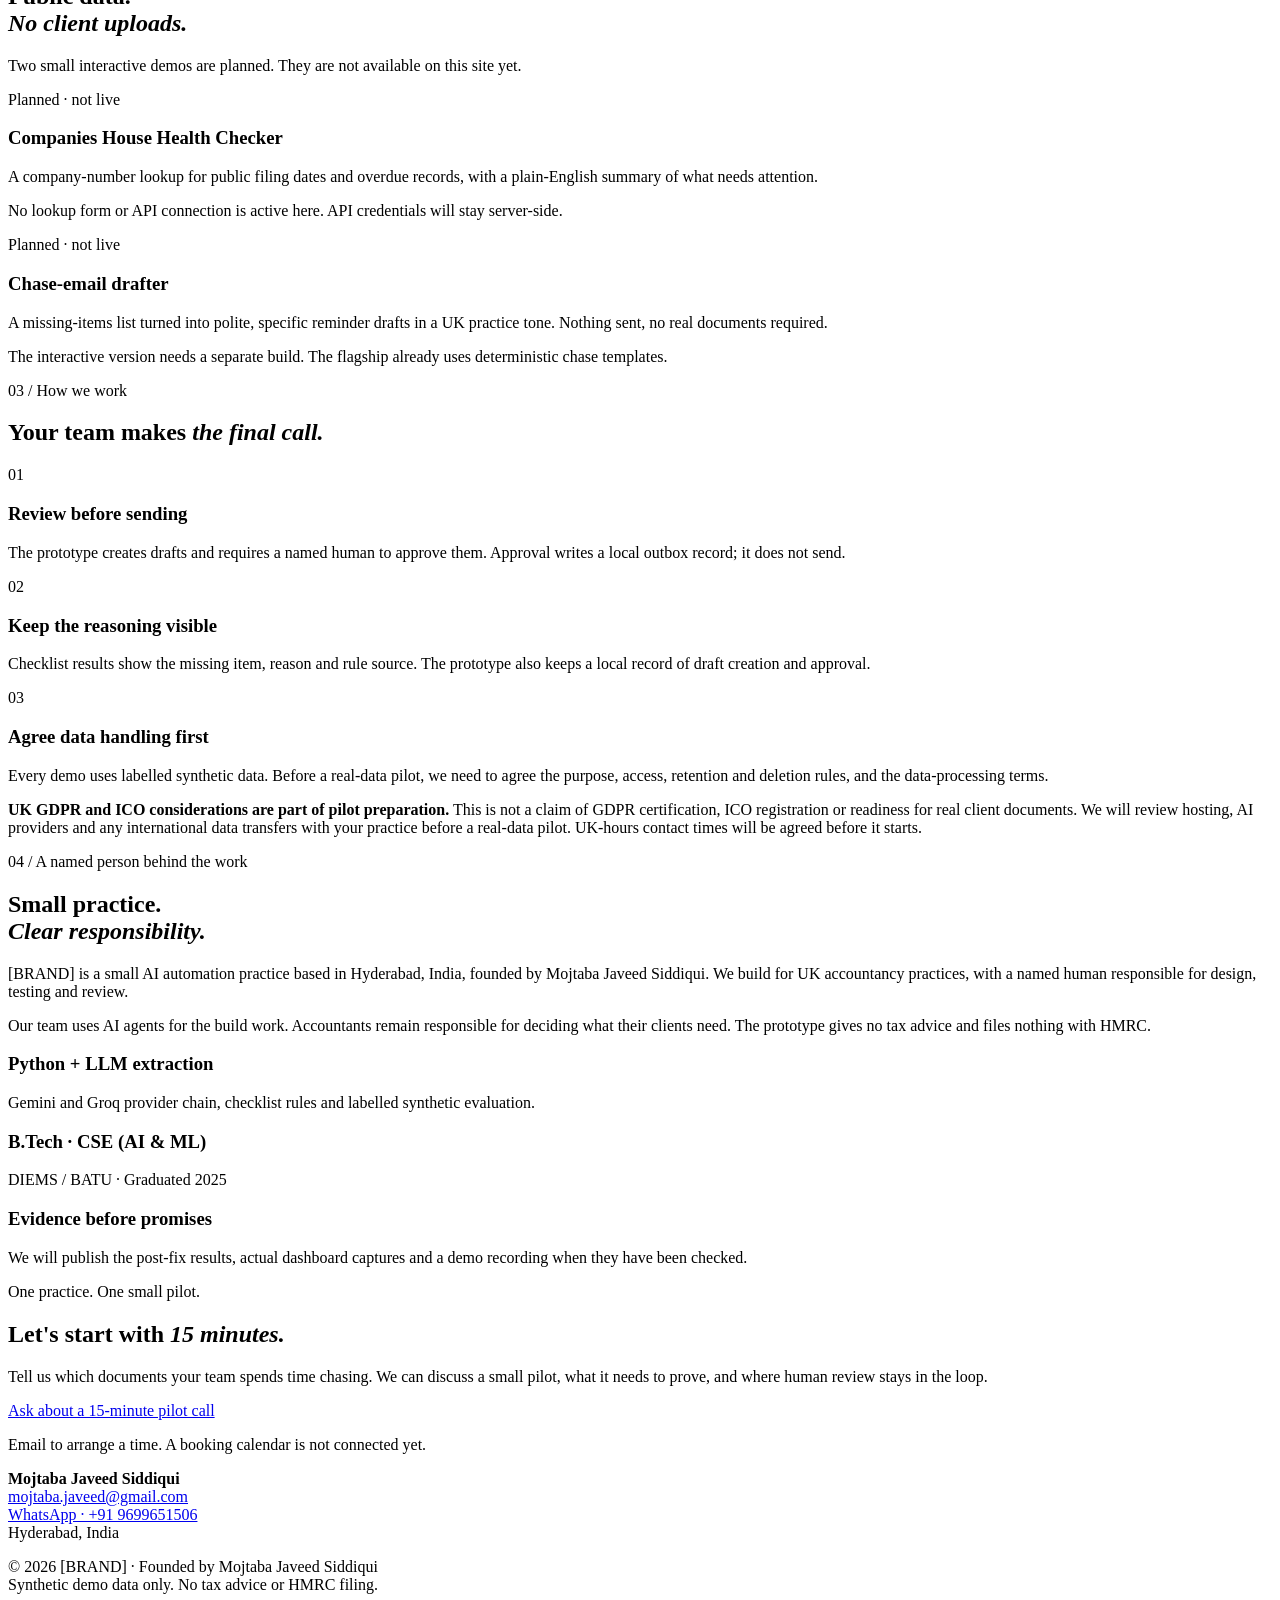
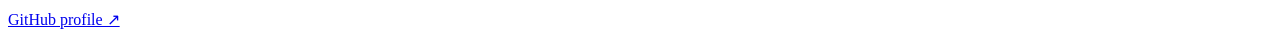
==== commit 41d22a67: "Build approved portfolio v1 homepage Reviewed responsive homepage with honest prototype status, pend" ====
--- a/index.html
+++ b/index.html
@@ -1,1123 +1,325 @@
-<!DOCTYPE html>
-<html lang="en">
-<head>
-  <meta charset="UTF-8" />
-  <meta name="viewport" content="width=device-width, initial-scale=1.0" />
-  <title>Mojtaba Javeed Siddiqui — AI Automation Engineer</title>
-  <meta name="description" content="AI Automation Engineer building agents that chase missing client documents for UK accountancy practices. Document intake, LLM extraction, checklist logic, human approval, audit logs and evals." />
-  <meta name="keywords" content="AI Automation Engineer, AI agents, accountancy automation, document intake, LLM extraction, RAG, n8n, evals, Making Tax Digital, UK accountants" />
-  <meta name="author" content="Mojtaba Javeed Siddiqui" />
-
-  <!-- Open Graph -->
-  <meta property="og:title" content="Mojtaba Javeed Siddiqui — AI Automation Engineer" />
-  <meta property="og:description" content="AI agents that chase missing client documents for UK accountancy practices. AI workflow + agent engineer (RAG, n8n, evals)." />
-  <meta property="og:type" content="website" />
-  <meta property="og:url" content="https://themojtabajaveed.netlify.app/" />
-  <meta property="og:image" content="https://themojtabajaveed.netlify.app/profile.jpg" />
-  <meta name="twitter:card" content="summary_large_image" />
-
-  <link rel="preconnect" href="https://fonts.googleapis.com">
-  <link rel="preconnect" href="https://fonts.gstatic.com" crossorigin>
-  <link href="https://fonts.googleapis.com/css2?family=Fraunces:ital,opsz,wght@0,9..144,300;0,9..144,400;0,9..144,500;1,9..144,300;1,9..144,400&family=Inter:wght@300;400;500;600&family=JetBrains+Mono:wght@400;500&display=swap" rel="stylesheet">
-
-  <style>
-    *, *::before, *::after { margin: 0; padding: 0; box-sizing: border-box; }
-
-    :root {
-      --bg: #0a0a0c;
-      --bg-elevated: #131316;
-      --text: #f5f1eb;
-      --text-dim: #a8a39c;
-      --text-faint: #6e6963;
-      --accent: #d4a574;
-      --accent-warm: #c89b6b;
-      --accent-deep: #8b6845;
-      --border: rgba(245, 241, 235, 0.07);
-      --border-strong: rgba(245, 241, 235, 0.18);
-    }
-
-    html { scroll-behavior: smooth; background: var(--bg); }
-
-    body {
-      font-family: 'Inter', -apple-system, BlinkMacSystemFont, sans-serif;
-      background: var(--bg);
-      color: var(--text);
-      line-height: 1.6;
-      overflow-x: hidden;
-      -webkit-font-smoothing: antialiased;
-      -moz-osx-font-smoothing: grayscale;
-      position: relative;
-      font-weight: 400;
-    }
-
-    ::selection { background: var(--accent); color: var(--bg); }
-
-    a { color: inherit; }
-
-    /* ===== Background — gradient mesh + grain ===== */
-    .mesh-bg {
-      position: fixed;
-      inset: -10%;
-      z-index: -2;
-      background:
-        radial-gradient(ellipse 70% 50% at 18% 22%, rgba(212, 165, 116, 0.11), transparent 60%),
-        radial-gradient(ellipse 60% 50% at 82% 78%, rgba(139, 104, 69, 0.09), transparent 60%),
-        radial-gradient(ellipse 50% 35% at 50% 100%, rgba(212, 165, 116, 0.05), transparent 70%),
-        var(--bg);
-      animation: meshFloat 28s ease-in-out infinite;
-      will-change: transform;
-    }
-
-    @keyframes meshFloat {
-      0%, 100% { transform: scale(1) rotate(0deg) translate(0, 0); }
-      33%      { transform: scale(1.06) rotate(0.6deg) translate(1%, -1%); }
-      66%      { transform: scale(0.98) rotate(-0.4deg) translate(-1%, 1%); }
-    }
-
-    .grain {
-      position: fixed;
-      inset: 0;
-      z-index: -1;
-      pointer-events: none;
-      opacity: 0.06;
-      mix-blend-mode: overlay;
-      background-image: url("data:image/svg+xml;utf8,<svg xmlns='http://www.w3.org/2000/svg' width='240' height='240'><filter id='n'><feTurbulence type='fractalNoise' baseFrequency='0.85' numOctaves='3' stitchTiles='stitch'/></filter><rect width='100%25' height='100%25' filter='url(%23n)'/></svg>");
-      animation: grainShift 0.6s steps(2) infinite;
-    }
-
-    @keyframes grainShift {
-      0%   { transform: translate(0, 0); }
-      50%  { transform: translate(-2%, -2%); }
-      100% { transform: translate(2%, 1%); }
-    }
-
-    /* ===== Navigation ===== */
-    nav {
-      position: fixed;
-      top: 0; left: 0; right: 0;
-      z-index: 100;
-      padding: 1.4rem 2rem;
-      background: rgba(10, 10, 12, 0.55);
-      backdrop-filter: blur(20px) saturate(140%);
-      -webkit-backdrop-filter: blur(20px) saturate(140%);
-      border-bottom: 1px solid var(--border);
-    }
-
-    .nav-inner {
-      max-width: 1200px;
-      margin: 0 auto;
-      display: flex;
-      justify-content: space-between;
-      align-items: center;
-    }
-
-    .logo {
-      font-family: 'Fraunces', serif;
-      font-size: 1.15rem;
-      font-weight: 500;
-      letter-spacing: -0.5px;
-      text-decoration: none;
-      color: var(--text);
-    }
-
-    .logo-dot { color: var(--accent); }
-
-    .nav-links {
-      display: flex;
-      gap: 2.4rem;
-      list-style: none;
-      align-items: center;
-    }
-
-    .nav-links a {
-      color: var(--text-dim);
-      text-decoration: none;
-      font-size: 0.88rem;
-      font-weight: 400;
-      transition: color 0.3s ease;
-      letter-spacing: 0.2px;
-    }
-
-    .nav-links a:hover { color: var(--accent); }
-
-    .nav-cta {
-      background: var(--accent);
-      color: var(--bg) !important;
-      padding: 0.55rem 1.2rem;
-      border-radius: 100px;
-      font-weight: 500;
-      transition: all 0.3s ease;
-    }
-
-    .nav-cta:hover {
-      background: var(--text);
-      transform: translateY(-1px);
-    }
-
-    /* ===== Layout ===== */
-    .container { max-width: 1100px; margin: 0 auto; padding: 0 2rem; }
-    .container-narrow { max-width: 760px; margin: 0 auto; padding: 0 2rem; }
-
-    /* ===== Hero ===== */
-    .hero {
-      min-height: 100vh;
-      display: flex;
-      align-items: center;
-      padding: 9rem 2rem 4rem;
-      position: relative;
-    }
-
-    .hero-grid {
-      max-width: 1200px;
-      margin: 0 auto;
-      display: grid;
-      grid-template-columns: 1.45fr 1fr;
-      gap: 5rem;
-      align-items: center;
-      width: 100%;
-    }
-
-    .hero-content { max-width: 720px; }
-
-    .hero-badge {
-      display: inline-flex;
-      align-items: center;
-      gap: 0.6rem;
-      font-family: 'JetBrains Mono', monospace;
-      font-size: 0.72rem;
-      color: var(--text-dim);
-      text-transform: uppercase;
-      letter-spacing: 2.5px;
-      margin-bottom: 2.4rem;
-      padding: 0.5rem 1rem;
-      border: 1px solid var(--border-strong);
-      border-radius: 100px;
-      background: rgba(245, 241, 235, 0.02);
-    }
-
-    .hero-badge::before {
-      content: '';
-      width: 6px;
-      height: 6px;
-      background: var(--accent);
-      border-radius: 50%;
-      animation: blink 2s ease-in-out infinite;
-    }
-
-    @keyframes blink {
-      0%, 100% { opacity: 1; transform: scale(1); }
-      50%      { opacity: 0.35; transform: scale(0.8); }
-    }
-
-    .hero-title {
-      font-family: 'Fraunces', serif;
-      font-size: clamp(2.6rem, 5.8vw, 4.7rem);
-      line-height: 1.02;
-      letter-spacing: -2.5px;
-      font-weight: 400;
-      margin-bottom: 1.8rem;
-      color: var(--text);
-    }
-
-    .hero-title em {
-      font-style: italic;
-      color: var(--accent);
-      font-weight: 300;
-    }
-
-    .hero-sub {
-      font-size: 1.1rem;
-      color: var(--text-dim);
-      max-width: 540px;
-      margin-bottom: 2.6rem;
-      line-height: 1.75;
-      font-weight: 300;
-    }
-
-    .hero-ctas {
-      display: flex;
-      gap: 1rem;
-      flex-wrap: wrap;
-    }
-
-    .btn {
-      display: inline-flex;
-      align-items: center;
-      gap: 0.5rem;
-      padding: 0.9rem 1.7rem;
-      border-radius: 100px;
-      font-size: 0.92rem;
-      font-weight: 500;
-      text-decoration: none;
-      transition: all 0.3s ease;
-      cursor: pointer;
-      border: none;
-      font-family: inherit;
-      letter-spacing: 0.2px;
-    }
-
-    .btn-primary {
-      background: var(--accent);
-      color: var(--bg);
-    }
-
-    .btn-primary:hover {
-      background: var(--text);
-      transform: translateY(-2px);
-      box-shadow: 0 12px 30px rgba(212, 165, 116, 0.15);
-    }
-
-    .btn-ghost {
-      background: transparent;
-      color: var(--text);
-      border: 1px solid var(--border-strong);
-    }
-
-    .btn-ghost:hover {
-      border-color: var(--accent);
-      color: var(--accent);
-    }
-
-    /* ===== Portrait ===== */
-    .portrait-wrap {
-      position: relative;
-      justify-self: end;
-      width: 320px;
-    }
-
-    .portrait {
-      width: 320px;
-      height: 400px;
-      object-fit: cover;
-      object-position: center 25%;
-      border-radius: 3px;
-      filter: contrast(1.07) saturate(0.88) brightness(0.93);
-      box-shadow:
-        0 30px 80px rgba(0, 0, 0, 0.55),
-        0 0 0 1px var(--border-strong);
-      position: relative;
-      z-index: 2;
-      transition: transform 0.6s cubic-bezier(0.23, 1, 0.32, 1);
-    }
-
-    .portrait-wrap:hover .portrait { transform: translate(-6px, -6px); }
-
-    .portrait-frame {
-      position: absolute;
-      top: 18px;
-      left: 18px;
-      width: 320px;
-      height: 400px;
-      border: 1px solid var(--accent);
-      border-radius: 3px;
-      z-index: 1;
-      transition: transform 0.6s cubic-bezier(0.23, 1, 0.32, 1);
-    }
-
-    .portrait-wrap:hover .portrait-frame { transform: translate(6px, 6px); }
-
-    .portrait-caption {
-      font-family: 'JetBrains Mono', monospace;
-      font-size: 0.68rem;
-      color: var(--text-faint);
-      letter-spacing: 2px;
-      text-transform: uppercase;
-      margin-top: 2.2rem;
-      padding-left: 1rem;
-      border-left: 1px solid var(--accent);
-      line-height: 1.7;
-    }
-
-    .portrait-caption strong {
-      color: var(--text-dim);
-      font-weight: 400;
-    }
-
-    /* ===== Sections ===== */
-    section {
-      padding: 6.5rem 0;
-      position: relative;
-    }
-
-    .section-label {
-      font-family: 'JetBrains Mono', monospace;
-      font-size: 0.72rem;
-      color: var(--accent);
-      text-transform: uppercase;
-      letter-spacing: 3px;
-      margin-bottom: 1.2rem;
-      display: block;
-    }
-
-    .section-title {
-      font-family: 'Fraunces', serif;
-      font-size: clamp(2rem, 4vw, 3rem);
-      font-weight: 400;
-      line-height: 1.1;
-      letter-spacing: -1.2px;
-      margin-bottom: 1.5rem;
-      color: var(--text);
-      max-width: 720px;
-    }
-
-    .section-title em {
-      font-style: italic;
-      color: var(--accent);
-      font-weight: 300;
-    }
-
-    .section-intro {
-      color: var(--text-dim);
-      font-size: 1.05rem;
-      max-width: 580px;
-      line-height: 1.8;
-      margin-bottom: 4rem;
-      font-weight: 300;
-    }
-
-    /* ===== About ===== */
-    .about-content {
-      display: grid;
-      gap: 1.6rem;
-      max-width: 720px;
-    }
-
-    .about-content p {
-      font-size: 1.05rem;
-      color: var(--text-dim);
-      line-height: 1.85;
-      font-weight: 300;
-    }
-
-    .about-content p strong {
-      color: var(--text);
-      font-weight: 500;
-    }
-
-    /* ===== Work ===== */
-    .work-list {
-      display: grid;
-      gap: 1px;
-      background: var(--border);
-      border-top: 1px solid var(--border);
-      border-bottom: 1px solid var(--border);
-    }
-
-    .work-item {
-      background: var(--bg);
-      padding: 2.6rem 2rem;
-      transition: all 0.4s ease;
-      display: grid;
-      grid-template-columns: 70px 1fr 120px;
-      gap: 2rem;
-      align-items: start;
-    }
-
-    .work-item:hover {
-      background: var(--bg-elevated);
-    }
-
-    .work-number {
-      font-family: 'JetBrains Mono', monospace;
-      font-size: 0.82rem;
-      color: var(--accent);
-      letter-spacing: 2px;
-    }
-
-    .work-content h3 {
-      font-family: 'Fraunces', serif;
-      font-size: 1.55rem;
-      font-weight: 500;
-      margin-bottom: 0.9rem;
-      color: var(--text);
-      letter-spacing: -0.5px;
-      line-height: 1.2;
-    }
-
-    .work-content p {
-      color: var(--text-dim);
-      font-size: 0.95rem;
-      line-height: 1.75;
-      margin-bottom: 1.2rem;
-      max-width: 580px;
-      font-weight: 300;
-    }
-
-    .work-tags {
-      display: flex;
-      flex-wrap: wrap;
-      gap: 0.5rem;
-    }
-
-    .work-tag {
-      font-family: 'JetBrains Mono', monospace;
-      font-size: 0.68rem;
-      color: var(--text-dim);
-      letter-spacing: 1.2px;
-      text-transform: uppercase;
-      padding: 0.32rem 0.75rem;
-      border: 1px solid var(--border-strong);
-      border-radius: 100px;
-    }
-
-    .work-date {
-      font-family: 'JetBrains Mono', monospace;
-      font-size: 0.78rem;
-      color: var(--text-faint);
-      letter-spacing: 1px;
-      text-align: right;
-      text-transform: uppercase;
-    }
-
-    /* ===== Skills ===== */
-    .skills-grid {
-      display: grid;
-      grid-template-columns: repeat(auto-fit, minmax(310px, 1fr));
-      gap: 1.4rem;
-    }
-
-    .skill-card {
-      background: var(--bg-elevated);
-      border: 1px solid var(--border);
-      padding: 1.9rem;
-      border-radius: 4px;
-      transition: all 0.4s ease;
-      position: relative;
-    }
-
-    .skill-card::before {
-      content: '';
-      position: absolute;
-      inset: 0;
-      border-radius: 4px;
-      padding: 1px;
-      background: linear-gradient(135deg, transparent, transparent);
-      transition: background 0.4s ease;
-      pointer-events: none;
-      -webkit-mask: linear-gradient(#fff 0 0) content-box, linear-gradient(#fff 0 0);
-      -webkit-mask-composite: xor;
-      mask-composite: exclude;
-    }
-
-    .skill-card:hover {
-      transform: translateY(-3px);
-      background: rgba(19, 19, 22, 0.95);
-    }
-
-    .skill-card:hover::before {
-      background: linear-gradient(135deg, var(--accent), transparent);
-    }
-
-    .skill-card-label {
-      font-family: 'JetBrains Mono', monospace;
-      font-size: 0.68rem;
-      color: var(--accent);
-      letter-spacing: 2.2px;
-      text-transform: uppercase;
-      margin-bottom: 0.6rem;
-    }
-
-    .skill-card h3 {
-      font-family: 'Fraunces', serif;
-      font-size: 1.3rem;
-      font-weight: 400;
-      margin-bottom: 1.2rem;
-      color: var(--text);
-      letter-spacing: -0.3px;
-    }
-
-    .skill-list {
-      list-style: none;
-    }
-
-    .skill-list li {
-      color: var(--text-dim);
-      font-size: 0.88rem;
-      padding: 0.5rem 0;
-      border-bottom: 1px solid var(--border);
-      display: flex;
-      justify-content: space-between;
-      gap: 1rem;
-      font-weight: 300;
-    }
-
-    .skill-list li:last-child { border-bottom: none; }
-
-    .skill-list li span {
-      color: var(--text-faint);
-      font-family: 'JetBrains Mono', monospace;
-      font-size: 0.78rem;
-    }
-
-    /* ===== Earlier ===== */
-    .earlier-list {
-      display: grid;
-      gap: 0;
-    }
-
-    .earlier-item {
-      display: grid;
-      grid-template-columns: 1fr auto;
-      padding: 1.6rem 0;
-      border-bottom: 1px solid var(--border);
-      align-items: start;
-      gap: 1.5rem;
-    }
-
-    .earlier-item:first-child {
-      border-top: 1px solid var(--border);
-    }
-
-    .earlier-item h4 {
-      font-family: 'Fraunces', serif;
-      font-size: 1.2rem;
-      font-weight: 400;
-      color: var(--text);
-      margin-bottom: 0.4rem;
-      letter-spacing: -0.3px;
-    }
-
-    .earlier-item p {
-      color: var(--text-dim);
-      font-size: 0.92rem;
-      line-height: 1.65;
-      max-width: 600px;
-      font-weight: 300;
-    }
-
-    .earlier-meta {
-      font-family: 'JetBrains Mono', monospace;
-      font-size: 0.72rem;
-      color: var(--text-faint);
-      letter-spacing: 1.2px;
-      text-transform: uppercase;
-      white-space: nowrap;
-      padding-top: 0.4rem;
-    }
-
-    /* ===== Background ===== */
-    .bg-grid {
-      display: grid;
-      grid-template-columns: 1fr 1fr;
-      gap: 2rem 3rem;
-    }
-
-    .bg-item {
-      padding-bottom: 1.5rem;
-      border-bottom: 1px solid var(--border);
-    }
-
-    .bg-item h4 {
-      font-family: 'Fraunces', serif;
-      font-size: 1.2rem;
-      font-weight: 400;
-      color: var(--text);
-      margin-bottom: 0.4rem;
-      letter-spacing: -0.3px;
-    }
-
-    .bg-item-sub {
-      color: var(--text-dim);
-      font-size: 0.92rem;
-      margin-bottom: 0.3rem;
-      font-weight: 300;
-    }
-
-    .bg-item-meta {
-      font-family: 'JetBrains Mono', monospace;
-      font-size: 0.72rem;
-      color: var(--text-faint);
-      letter-spacing: 1.2px;
-      text-transform: uppercase;
-    }
-
-    /* ===== Contact ===== */
-    .contact {
-      padding: 8rem 0;
-      text-align: center;
-    }
-
-    .availability {
-      display: inline-flex;
-      align-items: center;
-      gap: 0.6rem;
-      font-family: 'JetBrains Mono', monospace;
-      font-size: 0.72rem;
-      color: var(--text-dim);
-      letter-spacing: 2.5px;
-      text-transform: uppercase;
-      margin-bottom: 2rem;
-      padding: 0.5rem 1.1rem;
-      border: 1px solid var(--border-strong);
-      border-radius: 100px;
-    }
-
-    .availability::before {
-      content: '';
-      width: 6px;
-      height: 6px;
-      background: var(--accent);
-      border-radius: 50%;
-      animation: blink 2s ease-in-out infinite;
-    }
-
-    .contact-title {
-      font-family: 'Fraunces', serif;
-      font-size: clamp(2.4rem, 5vw, 3.8rem);
-      font-weight: 400;
-      line-height: 1.05;
-      letter-spacing: -1.5px;
-      margin-bottom: 1.6rem;
-    }
-
-    .contact-title em {
-      font-style: italic;
-      color: var(--accent);
-      font-weight: 300;
-    }
-
-    .contact-sub {
-      color: var(--text-dim);
-      font-size: 1.05rem;
-      max-width: 520px;
-      margin: 0 auto 3rem;
-      line-height: 1.75;
-      font-weight: 300;
-    }
-
-    .contact-grid {
-      display: grid;
-      gap: 0.8rem;
-      max-width: 480px;
-      margin: 0 auto 3rem;
-    }
-
-    .contact-row {
-      display: flex;
-      justify-content: center;
-      gap: 0.8rem;
-      flex-wrap: wrap;
-    }
-
-    .contact-method {
-      display: inline-flex;
-      align-items: center;
-      gap: 0.5rem;
-      color: var(--text);
-      text-decoration: none;
-      font-size: 0.9rem;
-      padding: 0.75rem 1.4rem;
-      border: 1px solid var(--border-strong);
-      border-radius: 100px;
-      transition: all 0.3s ease;
-      font-weight: 400;
-    }
-
-    .contact-method:hover {
-      border-color: var(--accent);
-      color: var(--accent);
-      transform: translateY(-2px);
-    }
-
-    /* ===== Footer ===== */
-    footer {
-      padding: 2.5rem 0;
-      border-top: 1px solid var(--border);
-      text-align: center;
-    }
-
-    .footer-text {
-      color: var(--text-faint);
-      font-size: 0.78rem;
-      font-family: 'JetBrains Mono', monospace;
-      letter-spacing: 1.5px;
-    }
-
-    .footer-text em {
-      color: var(--text-dim);
-      font-style: italic;
-      font-family: 'Fraunces', serif;
-      letter-spacing: 0.3px;
-      font-size: 0.85rem;
-    }
-
-    /* Content is visible first. JavaScript adds optional entry motion only. */
-    .reveal {
-      opacity: 1;
-      transform: none;
-    }
-
-    .reveal.visible {
-      animation: reveal-in 0.6s ease-out both;
-    }
-
-    @keyframes reveal-in {
-      from { transform: translateY(12px); }
-      to { transform: none; }
-    }
-
-    /* ===== Focus states ===== */
-    a:focus-visible, button:focus-visible {
-      outline: 2px solid var(--accent);
-      outline-offset: 4px;
-      border-radius: 4px;
-    }
-
-    /* ===== Responsive ===== */
-    @media (max-width: 900px) {
-      .hero {
-        padding: 7rem 1.5rem 4rem;
-        min-height: auto;
-      }
-
-      .hero-grid {
-        grid-template-columns: 1fr;
-        gap: 3.5rem;
-      }
-
-      .portrait-wrap {
-        justify-self: center;
-        order: -1;
-        width: 260px;
-      }
-
-      .portrait, .portrait-frame {
-        width: 260px;
-        height: 325px;
-      }
-
-      .portrait-caption {
-        text-align: left;
-      }
-
-      .work-item {
-        grid-template-columns: 50px 1fr;
-        gap: 1.2rem;
-      }
-
-      .work-date {
-        grid-column: 2;
-        text-align: left;
-        padding-top: 0.5rem;
-      }
-
-      .bg-grid {
-        grid-template-columns: 1fr;
-        gap: 1.5rem;
-      }
-
-      .nav-links {
-        gap: 1.2rem;
-      }
-
-      .nav-links li:not(:last-child) {
-        display: none;
-      }
-
-      .nav-inner { gap: 1rem; }
-      .nav-links { flex-shrink: 0; }
-      .nav-cta { display: inline-flex; white-space: nowrap; }
-    }
-
-    @media (max-width: 600px) {
-      nav { padding: 1rem 1.2rem; }
-      .container, .container-narrow { padding: 0 1.4rem; }
-      section { padding: 4.5rem 0; }
-      .hero { padding: 6rem 1.4rem 3rem; }
-      .work-item { padding: 2rem 1.2rem; }
-      .skill-card { padding: 1.6rem; }
-      .contact { padding: 5rem 0; }
-    }
-
-    @media (prefers-reduced-motion: reduce) {
-      .mesh-bg, .grain, .hero-badge::before, .availability::before { animation: none; }
-      html { scroll-behavior: auto; }
-      .reveal, .reveal.visible { opacity: 1; transform: none; transition: none; animation: none; }
-      .mesh-bg { transform: none !important; }
-    }
-  </style>
-</head>
-
-<body>
-  <div class="mesh-bg"></div>
-  <div class="grain"></div>
-
-  <nav>
-    <div class="nav-inner">
-      <a href="#" class="logo">Mojtaba Javeed<span class="logo-dot">.</span></a>
-      <ul class="nav-links">
-        <li><a href="#about">About</a></li>
-        <li><a href="#work">Work</a></li>
-        <li><a href="#skills">Toolkit</a></li>
-        <li><a href="#contact" class="nav-cta">Get in touch</a></li>
-      </ul>
-    </div>
-  </nav>
-
-  <!-- HERO -->
-  <section class="hero">
-    <div class="hero-grid">
-      <div class="hero-content">
-        <div class="hero-badge">AI Automation Engineer</div>
-        <h1 class="hero-title">AI agents that <em>chase missing client documents</em> for UK accountancy practices.</h1>
-        <p class="hero-sub">
-          AI workflow + agent engineer (RAG, n8n, evals).
+<!doctype html>
+<html lang="en-GB">
+  <head>
+    <meta charset="utf-8" />
+    <meta name="viewport" content="width=device-width,initial-scale=1" />
+    <title>[BRAND] | AI agents for UK accountancy practices</title>
+    <meta
+      name="description"
+      content="Document-chasing workflows for UK accountancy practices. Explore our synthetic Missing-Docs prototype, human review and evaluation plan."
+    />
+    <link rel="stylesheet" href="/styles.css" />
+    <meta
+      property="og:title"
+      content="[BRAND] | AI agents for UK accountancy practices"
+    />
+    <meta
+      property="og:description"
+      content="Document-chasing workflows for UK accountancy practices. Explore our synthetic Missing-Docs prototype, human review and evaluation plan."
+    />
+    <meta property="og:type" content="website" />
+  </head>
+  <body>
+    <a class="skip" href="#main">Skip to content</a>
+    <nav aria-label="Main navigation">
+      <div class="wrap nav">
+        <a class="wordmark" href="/"
+          >[BRAND]<span style="color: var(--accent)">.</span></a
+        >
+        <div class="navlinks">
+          <a class="secondary" href="/missing-docs-agent/">Missing-Docs Agent</a
+          ><a class="secondary" href="/#how">How we work</a
+          ><a
+            class="btn"
+            href="mailto:mojtaba.javeed@gmail.com?subject=15-minute%20accountancy%20pilot%20call"
+            >Discuss a pilot</a
+          >
+        </div>
+      </div>
+    </nav>
+    <main id="main">
+      <header class="hero wrap">
+        <div class="hero-grid">
+          <div>
+            <span class="eyebrow"
+              >AI automation for UK accountancy practices</span
+            >
+            <h1>
+              AI agents that <em>chase missing client documents</em> for UK
+              accountancy practices.
+            </h1>
+            <p>
+              We build document-chasing workflows that turn missing bank
+              statements, invoices and receipts into specific email drafts. Your
+              team stays in control of every message.
+            </p>
+            <div class="actions">
+              <a
+                class="btn"
+                href="mailto:mojtaba.javeed@gmail.com?subject=15-minute%20accountancy%20pilot%20call"
+                >Ask about a 15-minute pilot call</a
+              ><a class="textlink" href="/missing-docs-agent/"
+                >Explore the prototype ↗</a
+              >
+            </div>
+            <p class="note">
+              Missing-Docs Agent is a synthetic-data prototype, not a live
+              client service.
+            </p>
+          </div>
+          <figure class="portrait">
+            <img
+              src="/profile.jpg"
+              width="320"
+              height="400"
+              alt="Mojtaba Javeed Siddiqui, founder"
+              fetchpriority="high"
+            />
+            <figcaption>
+              <strong>Mojtaba Javeed Siddiqui</strong><br />Founder · Hyderabad,
+              India<br />AI automation engineer
+            </figcaption>
+          </figure>
+        </div>
+      </header>
+      <div class="wrap">
+        <div class="strip" aria-label="Evidence and current status">
+          <article>
+            <span class="status">Prototype built</span>
+            <h3>Dashboard + review</h3>
+            <p>
+              Local checklist board and draft review. Real screenshots are
+              awaiting capture.
+            </p>
+          </article>
+          <article>
+            <span class="status">Rerun pending</span>
+            <h3>Measured, not guessed</h3>
+            <p>
+              Post-fix evaluation results will appear here with the method and
+              failure cases.
+            </p>
+          </article>
+          <article>
+            <span class="status">No automatic sending</span>
+            <h3>A named human approves</h3>
+            <p>The demo records approval locally. It never sends an email.</p>
+          </article>
+        </div>
+      </div>
+      <section class="section" id="work">
+        <div class="wrap">
+          <span class="eyebrow">01 / The flagship</span>
+          <div class="split">
+            <div>
+              <h2>Less chasing.<br /><em>More accounting.</em></h2>
+              <p class="intro">
+                Missing-Docs Agent turns a folder of client documents into a
+                checklist of what is still missing, then drafts the chase.
+              </p>
+              <p>
+                LLM extraction reads the documents. Plain Python rules compare
+                them with the client's checklist. The dashboard shows complete,
+                missing and unclear items alongside the email draft.
+              </p>
+              <p>
+                Human approval, day 3/7/14 reminder logic and a local approval
+                audit trail are built into the prototype. Live sending and the
+                database-backed workflow still need pilot testing.
+              </p>
+              <div class="tags">
+                <span>Document extraction</span><span>Checklist rules</span
+                ><span>Human review</span><span>Synthetic evals</span>
+              </div>
+              <a class="textlink" href="/missing-docs-agent/"
+                >See the workflow and evidence plan ↗</a
+              >
+            </div>
+            <div>
+              <div class="placeholder">
+                <span class="media-tag"
+                  >Real dashboard screenshot / pending</span
+                >
+                <h3>The checklist, in view.</h3>
+                <p>
+                  Reserved for a capture of the actual Streamlit dashboard using
+                  labelled synthetic client documents.
+                </p>
+              </div>
+              <div class="placeholder">
+                <span class="media-tag">90-second demo / pending</span>
+                <h3>From documents to draft.</h3>
+                <p>
+                  The recording will show extraction, missing-item flags, the
+                  chase draft and local human approval. No video is available
+                  yet.
+                </p>
+              </div>
+            </div>
+          </div>
+        </div>
+      </section>
+      <section class="section" id="demos">
+        <div class="wrap">
+          <span class="eyebrow">02 / Next on the build list</span>
+          <h2>Public data.<br /><em>No client uploads.</em></h2>
+          <p class="intro">
+            Two small interactive demos are planned. They are not available on
+            this site yet.
+          </p>
+          <div class="split">
+            <article class="panel">
+              <span class="status">Planned · not live</span>
+              <h3>Companies House Health Checker</h3>
+              <p>
+                A company-number lookup for public filing dates and overdue
+                records, with a plain-English summary of what needs attention.
+              </p>
+              <p class="small">
+                No lookup form or API connection is active here. API credentials
+                will stay server-side.
+              </p>
+            </article>
+            <article class="panel">
+              <span class="status">Planned · not live</span>
+              <h3>Chase-email drafter</h3>
+              <p>
+                A missing-items list turned into polite, specific reminder
+                drafts in a UK practice tone. Nothing sent, no real documents
+                required.
+              </p>
+              <p class="small">
+                The interactive version needs a separate build. The flagship
+                already uses deterministic chase templates.
+              </p>
+            </article>
+          </div>
+        </div>
+      </section>
+      <section class="section" id="how">
+        <div class="wrap">
+          <span class="eyebrow">03 / How we work</span>
+          <h2>Your team makes <em>the final call.</em></h2>
+          <div class="cards">
+            <article class="panel">
+              <span class="number">01</span>
+              <h3>Review before sending</h3>
+              <p>
+                The prototype creates drafts and requires a named human to
+                approve them. Approval writes a local outbox record; it does not
+                send.
+              </p>
+            </article>
+            <article class="panel">
+              <span class="number">02</span>
+              <h3>Keep the reasoning visible</h3>
+              <p>
+                Checklist results show the missing item, reason and rule source.
+                The prototype also keeps a local record of draft creation and
+                approval.
+              </p>
+            </article>
+            <article class="panel">
+              <span class="number">03</span>
+              <h3>Agree data handling first</h3>
+              <p>
+                Every demo uses labelled synthetic data. Before a real-data
+                pilot, we need to agree the purpose, access, retention and
+                deletion rules, and the data-processing terms.
+              </p>
+            </article>
+          </div>
+          <div class="callout">
+            <p>
+              <strong
+                >UK GDPR and ICO considerations are part of pilot
+                preparation.</strong
+              >
+              This is not a claim of GDPR certification, ICO registration or
+              readiness for real client documents. We will review hosting, AI
+              providers and any international data transfers with your practice
+              before a real-data pilot. UK-hours contact times will be agreed
+              before it starts.
+            </p>
+          </div>
+        </div>
+      </section>
+      <section class="section" id="about">
+        <div class="wrap">
+          <span class="eyebrow">04 / A named person behind the work</span>
+          <div class="about-grid">
+            <div>
+              <h2>Small practice.<br /><em>Clear responsibility.</em></h2>
+              <p>
+                [BRAND] is a small AI automation practice based in Hyderabad,
+                India, founded by Mojtaba Javeed Siddiqui. We build for UK
+                accountancy practices, with a named human responsible for
+                design, testing and review.
+              </p>
+              <p>
+                Our team uses AI agents for the build work. Accountants remain
+                responsible for deciding what their clients need. The prototype
+                gives no tax advice and files nothing with HMRC.
+              </p>
+            </div>
+            <div>
+              <div class="credential">
+                <h3>Python + LLM extraction</h3>
+                <p>
+                  Gemini and Groq provider chain, checklist rules and labelled
+                  synthetic evaluation.
+                </p>
+              </div>
+              <div class="credential">
+                <h3>B.Tech · CSE (AI &amp; ML)</h3>
+                <p>DIEMS / BATU · Graduated 2025</p>
+              </div>
+              <div class="credential">
+                <h3>Evidence before promises</h3>
+                <p>
+                  We will publish the post-fix results, actual dashboard
+                  captures and a demo recording when they have been checked.
+                </p>
+              </div>
+            </div>
+          </div>
+        </div>
+      </section>
+      <section class="contact wrap" id="contact">
+        <span class="eyebrow">One practice. One small pilot.</span>
+        <h2>Let's start with <em>15 minutes.</em></h2>
+        <p>
+          Tell us which documents your team spends time chasing. We can discuss
+          a small pilot, what it needs to prove, and where human review stays in
+          the loop.
         </p>
-        <div class="hero-ctas">
-          <a href="#work" class="btn btn-primary">View Work</a>
-          <a href="#contact" class="btn btn-ghost">Get in touch</a>
-        </div>
-      </div>
-
-      <div class="portrait-wrap">
-        <div class="portrait-frame"></div>
-        <img src="profile.jpg" alt="Mojtaba Javeed Siddiqui" class="portrait" loading="eager" />
-        <p class="portrait-caption">
-          <strong>Mojtaba Javeed Siddiqui</strong><br/>
-          AI Automation Engineer
+        <div class="actions">
+          <a
+            class="btn"
+            href="mailto:mojtaba.javeed@gmail.com?subject=15-minute%20accountancy%20pilot%20call"
+            >Ask about a 15-minute pilot call</a
+          >
+        </div>
+        <p class="note">
+          Email to arrange a time. A booking calendar is not connected yet.
         </p>
-      </div>
-    </div>
-  </section>
-
-  <!-- ABOUT -->
-  <section id="about">
-    <div class="container">
-      <span class="section-label">01 — About</span>
-      <h2 class="section-title reveal">Less chasing. <em>More accounting.</em></h2>
-
-      <div class="about-content reveal">
+        <p class="contact-details">
+          <strong>Mojtaba Javeed Siddiqui</strong><br /><a
+            href="mailto:mojtaba.javeed@gmail.com"
+            >mojtaba.javeed@gmail.com</a
+          ><br /><a
+            href="https://wa.me/919699651506?text=I%27d+like+to+discuss+a+15-minute+pilot+call+for+our+accountancy+practice."
+            >WhatsApp · +91 9699651506</a
+          ><br />Hyderabad, India
+        </p>
+      </section>
+      <footer class="wrap footer">
         <p>
-          Small accountancy practices lose days every month asking clients for bank statements, invoices and receipts. I build AI agents that take that work on: <strong>document intake, LLM extraction, checklist logic and chase automation</strong>, with the accountant approving every message before it goes out.
+          © 2026 [BRAND] · Founded by Mojtaba Javeed Siddiqui<br />Synthetic
+          demo data only. No tax advice or HMRC filing.
         </p>
-        <p>
-          Every agent keeps an <strong>audit log</strong> and is measured against a labelled <strong>eval set</strong>, so you can see what it got right, what it missed and why. Built with Python, n8n, RAG and LLM APIs. Recent B.Tech grad (CSE — AI &amp; ML).
-        </p>
-        <p>
-          Less interested in demos, more interested in <strong>what gets shipped.</strong> Open to pilot projects with UK practices, and to AI automation and agent engineering roles.
-        </p>
-      </div>
-    </div>
-  </section>
-
-  <!-- WORK -->
-  <section id="work">
-    <div class="container">
-      <span class="section-label">02 — Selected Work</span>
-      <h2 class="section-title reveal">What I'm <em>building.</em></h2>
-      <p class="section-intro reveal">
-        Flagship project in progress, built in public. Demo data is synthetic and labelled as such.
-      </p>
-
-      <div class="work-list">
-        <div class="work-item reveal">
-          <div class="work-number">/ 01</div>
-          <div class="work-content">
-            <h3>Missing-Docs Agent — for UK accountancy practices</h3>
-            <p>
-              Client uploads statements and invoices. The agent classifies and extracts them, checks them against what that client type needs, flags what is missing, and drafts a specific chase email. The accountant approves in one click, then reminders run on day 3, 7 and 14. Dashboard and audit log included, with accuracy measured on an eval set. Runs on Companies House data, public HMRC guidance and synthetic client documents.
-            </p>
-            <div class="work-tags">
-              <span class="work-tag">Document intake</span>
-              <span class="work-tag">LLM extraction</span>
-              <span class="work-tag">Checklist logic</span>
-              <span class="work-tag">Chase automation</span>
-              <span class="work-tag">Human approval</span>
-              <span class="work-tag">Audit logs</span>
-              <span class="work-tag">Evals</span>
-            </div>
-          </div>
-          <div class="work-date">In build</div>
-        </div>
-
-        <div class="work-item reveal">
-          <div class="work-number">/ 02</div>
-          <div class="work-content">
-            <h3>AI Workflow Automation with n8n</h3>
-            <p>
-              Multi-step pipelines connecting LLM APIs (OpenAI, Anthropic) with notification and routing systems. Reusable workflow templates for drafting, orchestration and approvals, built to cut manual ops time.
-            </p>
-            <div class="work-tags">
-              <span class="work-tag">n8n</span>
-              <span class="work-tag">OpenAI</span>
-              <span class="work-tag">Anthropic</span>
-              <span class="work-tag">API Integration</span>
-            </div>
-          </div>
-          <div class="work-date">2025</div>
-        </div>
-      </div>
-    </div>
-  </section>
-
-  <!-- SKILLS / TOOLKIT -->
-  <section id="skills">
-    <div class="container">
-      <span class="section-label">03 — Toolkit</span>
-      <h2 class="section-title reveal">The <em>toolkit.</em></h2>
-      <p class="section-intro reveal">
-        What the agents are built and tested with.
-      </p>
-
-      <div class="skills-grid">
-        <div class="skill-card reveal">
-          <div class="skill-card-label">Intake</div>
-          <h3>Document Intake &amp; Extraction</h3>
-          <ul class="skill-list">
-            <li>OCR and LLM extraction</li>
-            <li>Bank statements, invoices, receipts</li>
-            <li>Structured JSON outputs</li>
-            <li>Client-type checklists</li>
-          </ul>
-        </div>
-
-        <div class="skill-card reveal">
-          <div class="skill-card-label">Agents</div>
-          <h3>Agents &amp; RAG</h3>
-          <ul class="skill-list">
-            <li>OpenAI <span>API</span></li>
-            <li>Anthropic <span>API</span></li>
-            <li>RAG over HMRC guidance</li>
-            <li>Human-approval steps</li>
-          </ul>
-        </div>
-
-        <div class="skill-card reveal">
-          <div class="skill-card-label">Pipes</div>
-          <h3>Workflow Automation</h3>
-          <ul class="skill-list">
-            <li>n8n <span>automation</span></li>
-            <li>Chase and reminder schedules</li>
-            <li>Email and notification routing</li>
-            <li>Audit logging</li>
-          </ul>
-        </div>
-
-        <div class="skill-card reveal">
-          <div class="skill-card-label">Quality</div>
-          <h3>Evals &amp; Testing</h3>
-          <ul class="skill-list">
-            <li>Labelled eval sets</li>
-            <li>Accuracy and miss-rate reporting</li>
-            <li>Regression checks</li>
-            <li>Prompt versioning</li>
-          </ul>
-        </div>
-
-        <div class="skill-card reveal">
-          <div class="skill-card-label">Code</div>
-          <h3>Programming &amp; Tools</h3>
-          <ul class="skill-list">
-            <li>Python</li>
-            <li>Git / GitHub</li>
-            <li>Companies House API</li>
-            <li>Notion</li>
-          </ul>
-        </div>
-
-      </div>
-    </div>
-  </section>
-
-  <!-- BACKGROUND -->
-  <section>
-    <div class="container">
-      <span class="section-label">04 — Background</span>
-      <h2 class="section-title reveal">The <em>credentials.</em></h2>
-
-      <div class="bg-grid">
-        <div class="bg-item reveal">
-          <h4>B.Tech — Computer Science &amp; Engineering</h4>
-          <p class="bg-item-sub">AI &amp; ML Specialization · BATU / DIEMS, Aurangabad</p>
-          <p class="bg-item-meta">Graduated 2025 · GPA 7.1</p>
-        </div>
-
-        <div class="bg-item reveal">
-          <h4>ML Engineering Workshop — Organised</h4>
-          <p class="bg-item-sub">AIML chapter, DIEMS</p>
-          <p class="bg-item-meta">2024</p>
-        </div>
-      </div>
-    </div>
-  </section>
-
-  <!-- CONTACT -->
-  <section id="contact" class="contact">
-    <div class="container-narrow">
-      <div class="availability reveal">Based in India</div>
-      <h2 class="contact-title reveal">Let's <em>make something</em>.</h2>
-      <p class="contact-sub reveal">
-        Run or work in a UK accountancy practice and tired of chasing clients for documents? Get in touch.
-      </p>
-
-      <div class="contact-grid reveal">
-        <div class="contact-row">
-          <a href="mailto:mojtaba.javeed@gmail.com" class="contact-method">mojtaba.javeed@gmail.com</a>
-          <a href="https://wa.me/919699651506" target="_blank" rel="noopener" class="contact-method" aria-label="WhatsApp business contact, +91 9699651506">WhatsApp · +91 9699651506</a>
-        </div>
-        <div class="contact-row">
-          <a href="https://www.linkedin.com/in/themojtabajaveed" target="_blank" rel="noopener" class="contact-method">LinkedIn</a>
-          <a href="https://github.com/themojtabajaveed" target="_blank" rel="noopener" class="contact-method">GitHub</a>
-          <a href="https://twitter.com/mojtabajaveed" target="_blank" rel="noopener" class="contact-method">Twitter</a>
-        </div>
-      </div>
-    </div>
-  </section>
-
-  <footer>
-    <div class="container">
-      <p class="footer-text">© 2026 Mojtaba Javeed Siddiqui · <em>Built late at night.</em></p>
-    </div>
-  </footer>
-
-  <script>
-    // Optional enhancement: failures never hide the underlying content.
-    const reducedMotion = window.matchMedia('(prefers-reduced-motion: reduce)');
-    if (!reducedMotion.matches && 'IntersectionObserver' in window) {
-      try {
-        const io = new IntersectionObserver((entries) => {
-          entries.forEach(entry => {
-            if (entry.isIntersecting) {
-              entry.target.classList.add('visible');
-              io.unobserve(entry.target);
-            }
-          });
-        }, { threshold: 0.12, rootMargin: '0px 0px -40px 0px' });
-        document.querySelectorAll('.reveal').forEach(el => io.observe(el));
-      } catch (_) {
-        // Default CSS remains fully readable without this enhancement.
-      }
-    }
-
-    // Respect reduced motion at load and when the preference changes.
-    if (window.matchMedia('(hover: hover) and (pointer: fine)').matches) {
-      const hero = document.querySelector('.hero');
-      const meshBg = document.querySelector('.mesh-bg');
-      let rafId = null;
-      if (hero && meshBg) {
-        hero.addEventListener('mousemove', (e) => {
-          if (reducedMotion.matches || rafId !== null) return;
-          rafId = requestAnimationFrame(() => {
-            if (!reducedMotion.matches) {
-              const x = (e.clientX / window.innerWidth - 0.5) * 14;
-              const y = (e.clientY / window.innerHeight - 0.5) * 14;
-              meshBg.style.transform = `translate(${x}px, ${y}px)`;
-            }
-            rafId = null;
-          });
-        });
-        const resetMotion = () => {
-          if (reducedMotion.matches) {
-            if (rafId !== null) cancelAnimationFrame(rafId);
-            rafId = null;
-            meshBg.style.transform = '';
-          }
-        };
-        if (reducedMotion.addEventListener) {
-          reducedMotion.addEventListener('change', resetMotion);
-        }
-      }
-    }
-  </script>
-</body>
+        <a href="https://github.com/themojtabajaveed">GitHub profile ↗</a>
+      </footer>
+    </main>
+  </body>
 </html>
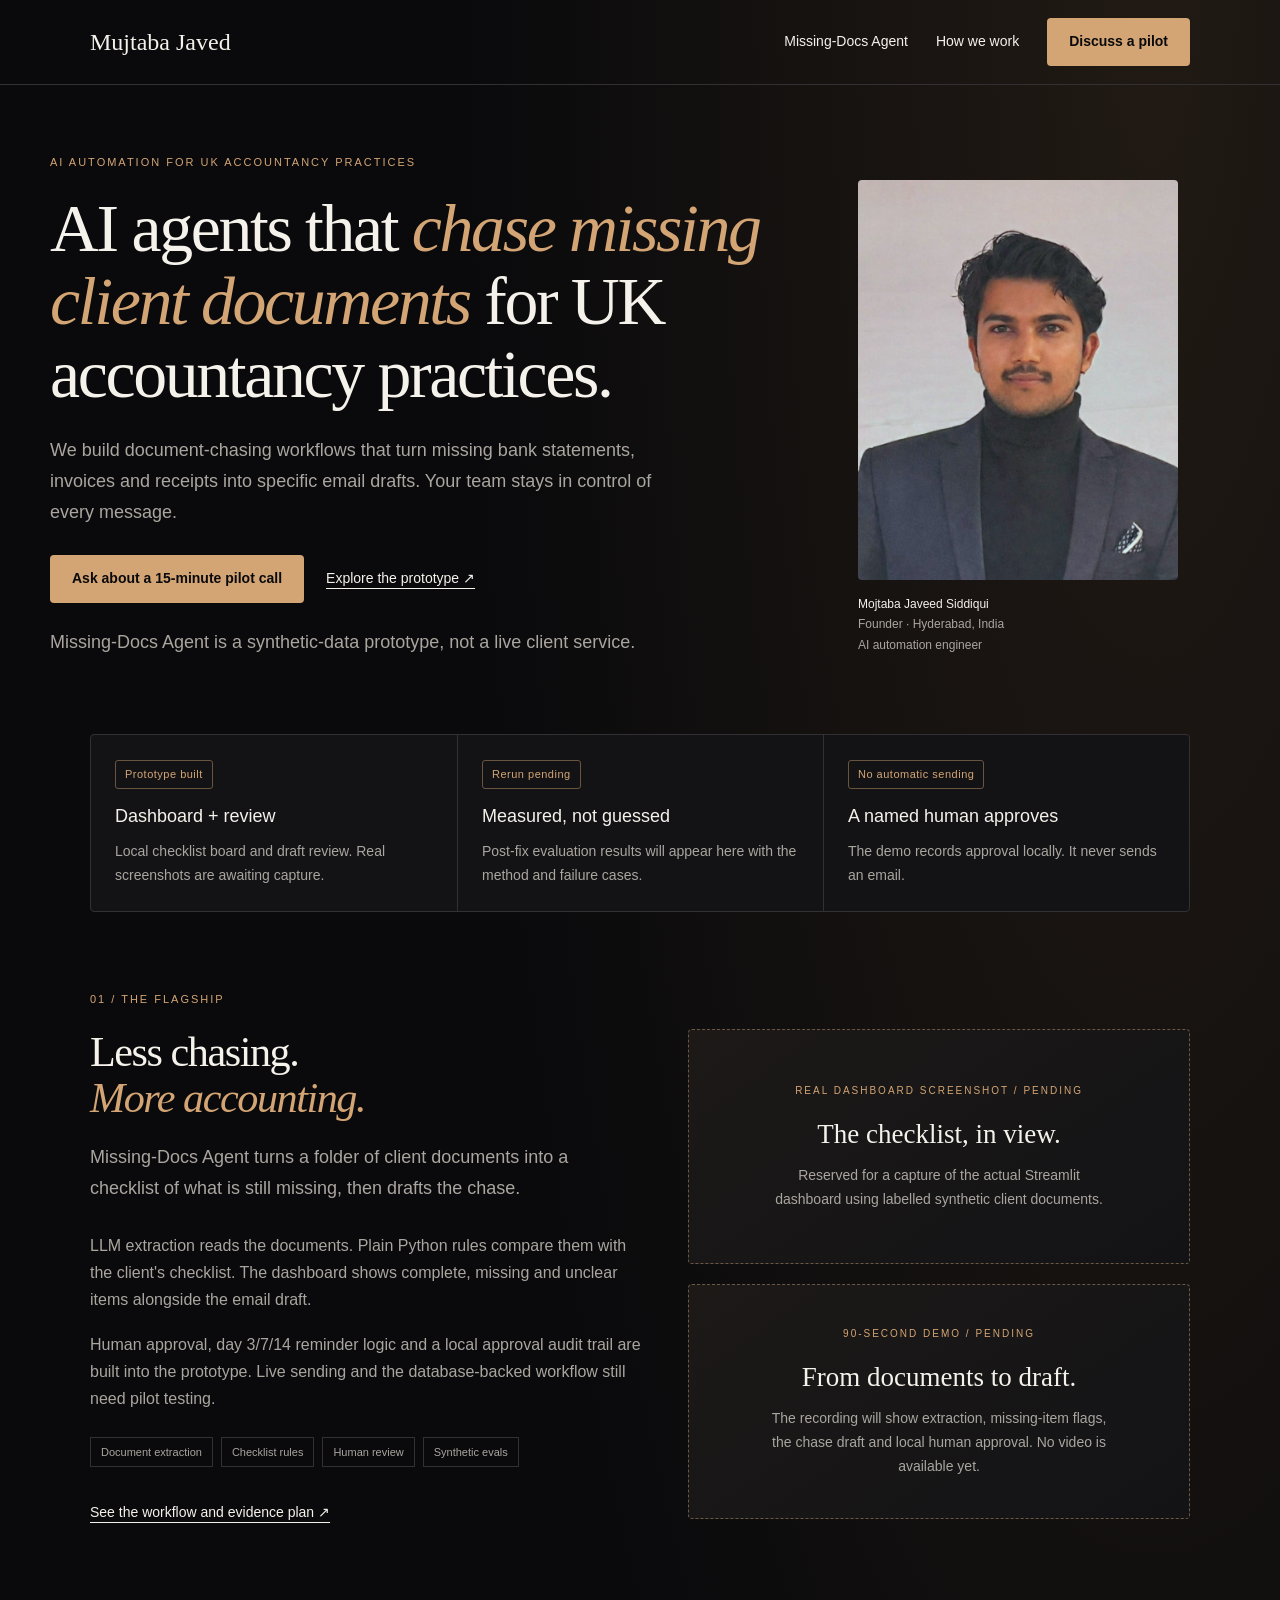
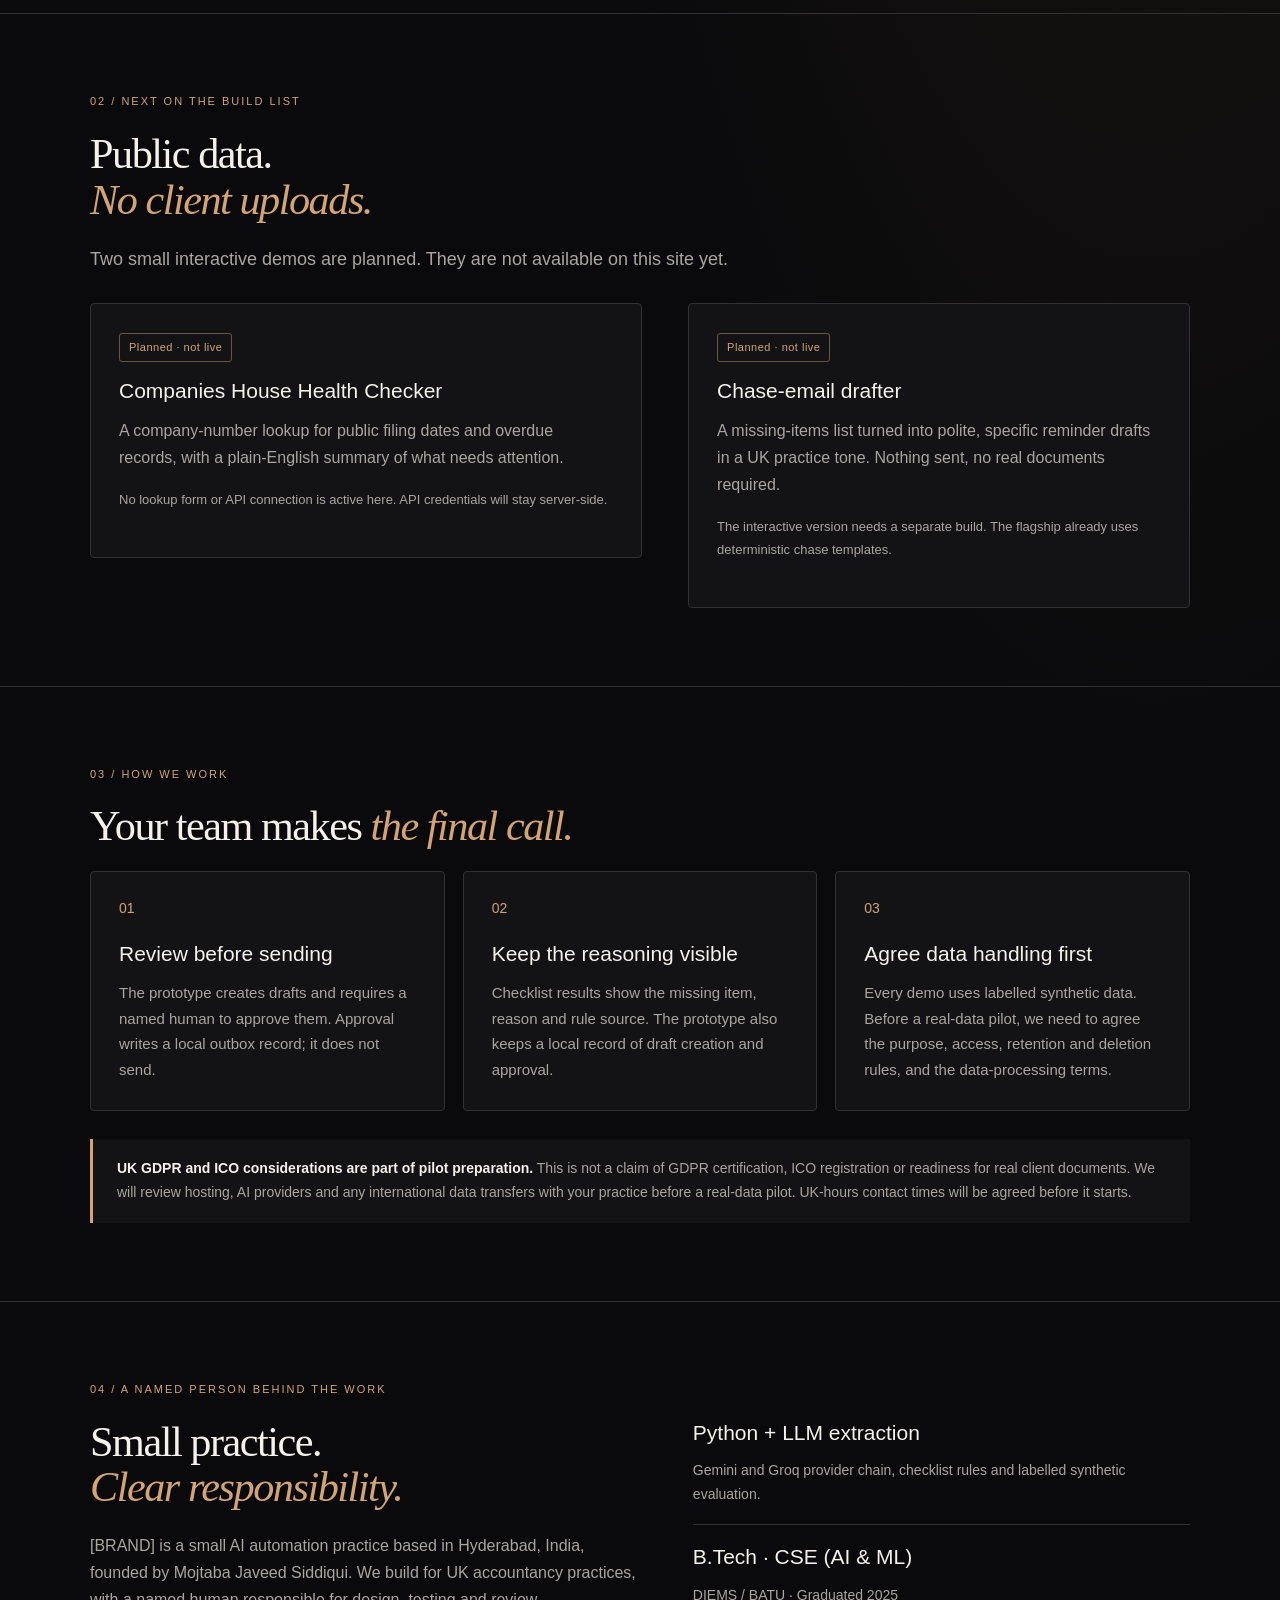
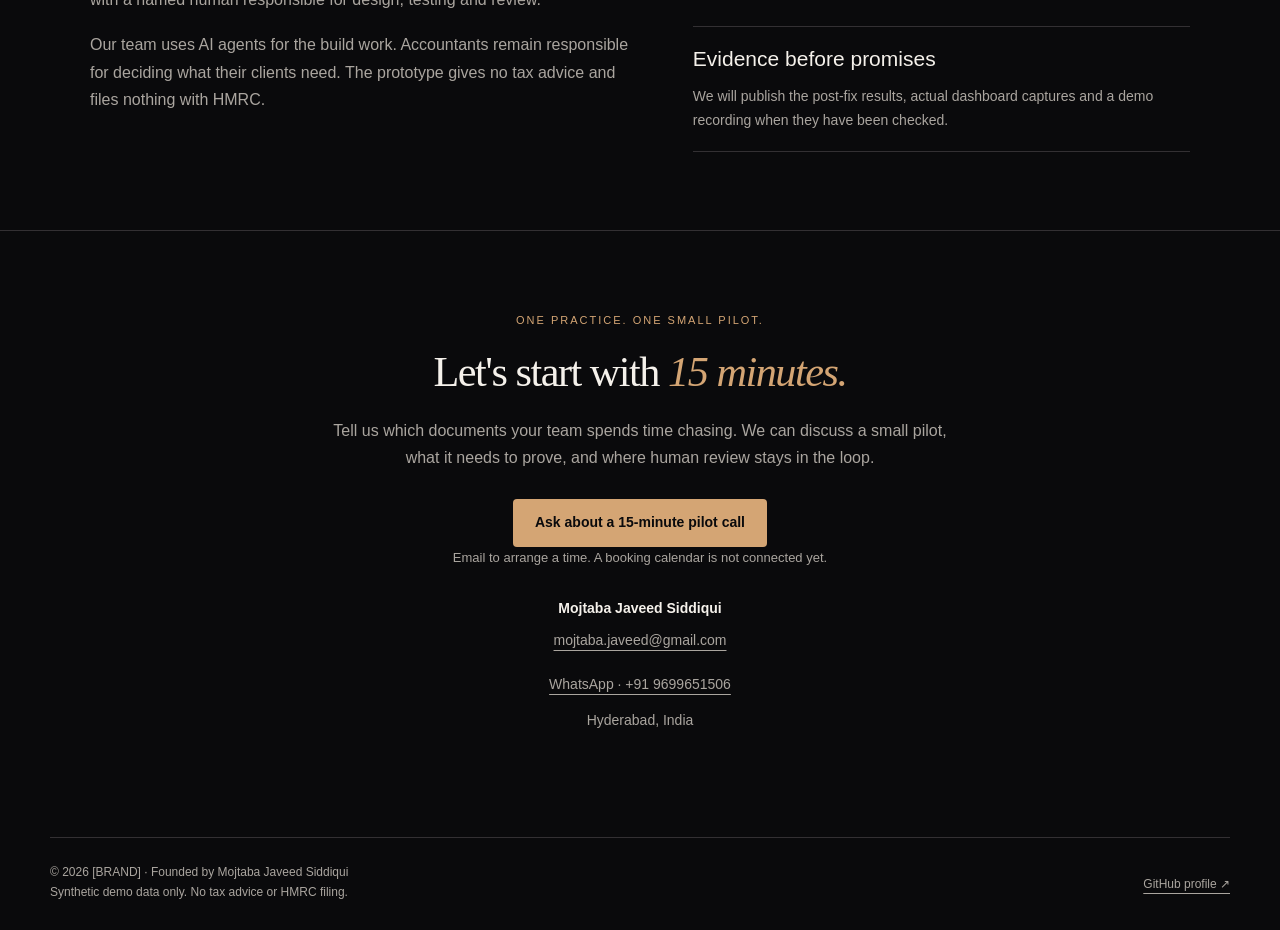
==== commit 50725d79: "Use Mujtaba Javed in homepage header" ====
--- a/index.html
+++ b/index.html
@@ -23,9 +23,7 @@
     <a class="skip" href="#main">Skip to content</a>
     <nav aria-label="Main navigation">
       <div class="wrap nav">
-        <a class="wordmark" href="/"
-          >[BRAND]<span style="color: var(--accent)">.</span></a
-        >
+        <a class="wordmark" href="/">Mujtaba Javed</a>
         <div class="navlinks">
           <a class="secondary" href="/missing-docs-agent/">Missing-Docs Agent</a
           ><a class="secondary" href="/#how">How we work</a
--- a/styles.css
+++ b/styles.css
@@ -0,0 +1,543 @@
+:root {
+  --bg: #0a0a0c;
+  --panel: #131316;
+  --ink: #f5f1eb;
+  --muted: #aaa59f;
+  --accent: #d4a574;
+  --line: #333033;
+  --serif: Georgia, "Times New Roman", serif;
+  --sans: Inter, -apple-system, BlinkMacSystemFont, "Segoe UI", sans-serif;
+}
+* {
+  box-sizing: border-box;
+}
+html {
+  scroll-behavior: smooth;
+  background: var(--bg);
+}
+body {
+  margin: 0;
+  background:
+    radial-gradient(ellipse at 90% 0, #211a14 0, transparent 42%), var(--bg);
+  color: var(--ink);
+  font: 16px/1.7 var(--sans);
+}
+a {
+  color: inherit;
+  text-underline-offset: 5px;
+}
+a:hover {
+  color: var(--accent);
+}
+a:focus-visible {
+  outline: 2px solid var(--accent);
+  outline-offset: 5px;
+}
+p {
+  margin: 0 0 18px;
+  color: var(--muted);
+}
+h1,
+h2,
+h3 {
+  font-weight: 400;
+  margin: 0;
+}
+h1,
+h2 {
+  font-family: var(--serif);
+  letter-spacing: -0.035em;
+  line-height: 1.08;
+}
+h1 {
+  font-size: clamp(40px, 5.3vw, 70px);
+}
+h2 {
+  font-size: clamp(32px, 3.3vw, 46px);
+  margin-bottom: 22px;
+}
+h3 {
+  font-size: 21px;
+  line-height: 1.35;
+  margin-bottom: 12px;
+}
+em {
+  color: var(--accent);
+  font-weight: 400;
+}
+strong {
+  color: var(--ink);
+  font-weight: 600;
+}
+.wrap {
+  max-width: 1180px;
+  padding: 0 40px;
+  margin: auto;
+}
+nav {
+  border-bottom: 1px solid var(--line);
+}
+.nav {
+  min-height: 84px;
+  display: flex;
+  align-items: center;
+  justify-content: space-between;
+  gap: 20px;
+}
+.wordmark {
+  font: 24px var(--serif);
+  text-decoration: none;
+}
+.navlinks {
+  display: flex;
+  align-items: center;
+  gap: 28px;
+  font-size: 14px;
+}
+.navlinks a {
+  text-decoration: none;
+  min-height: 44px;
+  display: inline-flex;
+  align-items: center;
+}
+.eyebrow {
+  font-size: 11px;
+  letter-spacing: 2px;
+  text-transform: uppercase;
+  color: var(--accent);
+  display: block;
+  margin-bottom: 20px;
+}
+.hero {
+  padding: 68px 0 52px;
+}
+.hero-grid {
+  display: grid;
+  grid-template-columns: minmax(0, 1.6fr) minmax(0, 0.8fr);
+  gap: 64px;
+  align-items: center;
+}
+.hero p {
+  max-width: 610px;
+  font-size: 18px;
+  margin: 24px 0;
+}
+.actions {
+  display: flex;
+  flex-wrap: wrap;
+  align-items: center;
+  gap: 22px;
+  margin-top: 28px;
+}
+.btn {
+  display: inline-flex;
+  align-items: center;
+  justify-content: center;
+  min-height: 48px;
+  padding: 12px 22px;
+  border-radius: 4px;
+  background: var(--accent);
+  color: var(--bg);
+  text-decoration: none;
+  font-size: 14px;
+  font-weight: 600;
+}
+.btn:hover {
+  color: var(--bg);
+  background: var(--ink);
+}
+.textlink {
+  font-size: 14px;
+  min-height: 44px;
+  display: inline-flex;
+  align-items: center;
+}
+.portrait {
+  margin: 0;
+}
+.portrait img {
+  width: 100%;
+  max-width: 320px;
+  aspect-ratio: 4/5;
+  object-fit: cover;
+  object-position: center;
+  display: block;
+  border-radius: 4px;
+}
+.portrait figcaption {
+  font-size: 12px;
+  line-height: 1.7;
+  color: var(--muted);
+  margin-top: 14px;
+}
+.portrait figcaption strong {
+  font-weight: 500;
+}
+.note {
+  font-size: 13px;
+  color: var(--muted);
+  margin-top: 20px;
+}
+.strip {
+  display: grid;
+  grid-template-columns: repeat(3, minmax(0, 1fr));
+  border: 1px solid var(--line);
+  border-radius: 4px;
+  background: var(--panel);
+}
+.strip article {
+  padding: 24px;
+}
+.strip article + article {
+  border-left: 1px solid var(--line);
+}
+.strip h3 {
+  font-size: 18px;
+}
+.strip p {
+  font-size: 14px;
+  margin: 0;
+}
+.status {
+  display: inline-block;
+  font-size: 11px;
+  letter-spacing: 0.5px;
+  border: 1px solid #69543f;
+  border-radius: 3px;
+  padding: 4px 9px;
+  color: var(--accent);
+  margin-bottom: 15px;
+}
+.section {
+  padding: 78px 0;
+  border-bottom: 1px solid var(--line);
+  scroll-margin-top: 20px;
+}
+.intro {
+  max-width: 700px;
+  font-size: 18px;
+  margin-bottom: 28px;
+}
+.split {
+  display: grid;
+  grid-template-columns: 1.1fr 1fr;
+  gap: 46px;
+  align-items: start;
+}
+.panel {
+  background: var(--panel);
+  border: 1px solid var(--line);
+  padding: 28px;
+  border-radius: 4px;
+}
+.placeholder {
+  border: 1px dashed #6c5744;
+  background: linear-gradient(145deg, #1c1917, #131316);
+  min-height: 235px;
+  display: flex;
+  flex-direction: column;
+  justify-content: center;
+  align-items: center;
+  text-align: center;
+  padding: 30px;
+  border-radius: 4px;
+}
+.placeholder h3 {
+  font: 27px var(--serif);
+  margin-bottom: 14px;
+}
+.placeholder p {
+  font-size: 14px;
+  max-width: 340px;
+  margin: 0;
+}
+.media-tag {
+  font-size: 10px;
+  letter-spacing: 2px;
+  text-transform: uppercase;
+  color: var(--accent);
+  margin-bottom: 20px;
+}
+.placeholder + .placeholder {
+  margin-top: 20px;
+}
+.small {
+  font-size: 13px;
+}
+.tags {
+  display: flex;
+  gap: 8px;
+  flex-wrap: wrap;
+  margin: 24px 0;
+}
+.tags span {
+  border: 1px solid var(--line);
+  padding: 5px 10px;
+  font-size: 11px;
+  color: var(--muted);
+}
+.cards {
+  display: grid;
+  grid-template-columns: repeat(3, minmax(0, 1fr));
+  gap: 18px;
+}
+.cards .panel p:last-child {
+  margin: 0;
+}
+.cards p {
+  font-size: 15px;
+}
+.number {
+  font: 14px var(--sans);
+  color: var(--accent);
+  display: block;
+  margin-bottom: 24px;
+}
+.callout {
+  border-left: 3px solid var(--accent);
+  padding: 18px 24px;
+  background: var(--panel);
+  margin-top: 28px;
+}
+.callout p {
+  font-size: 14px;
+  margin: 0;
+}
+.about-grid {
+  display: grid;
+  grid-template-columns: 1.1fr 1fr;
+  gap: 56px;
+}
+.credential {
+  border-bottom: 1px solid var(--line);
+  padding: 18px 0;
+}
+.credential:first-child {
+  padding-top: 0;
+}
+.credential p {
+  font-size: 14px;
+  margin: 0;
+}
+.contact {
+  text-align: center;
+  padding: 80px 0;
+}
+.contact p {
+  max-width: 620px;
+  margin: 0 auto 24px;
+}
+.contact .actions {
+  justify-content: center;
+}
+.contact-details {
+  margin-top: 28px !important;
+  font-size: 14px;
+  overflow-wrap: anywhere;
+}
+.contact-details a {
+  display: inline-block;
+  min-height: 44px;
+  padding: 8px 0;
+}
+.footer {
+  border-top: 1px solid var(--line);
+  padding: 24px 0;
+  display: flex;
+  justify-content: space-between;
+  gap: 20px;
+  font-size: 12px;
+  color: var(--muted);
+}
+.footer a {
+  min-height: 44px;
+  display: inline-flex;
+  align-items: center;
+}
+.footer p {
+  margin: 0;
+}
+.case-hero {
+  max-width: 880px;
+}
+.case-hero h1 {
+  font-size: clamp(42px, 5.5vw, 72px);
+}
+.walkthrough {
+  display: grid;
+  grid-template-columns: repeat(2, minmax(0, 1fr));
+  gap: 20px;
+}
+.walkthrough p {
+  font-size: 15px;
+}
+.evidence-grid {
+  display: grid;
+  grid-template-columns: repeat(2, minmax(0, 1fr));
+  gap: 16px;
+}
+.evidence-grid .panel {
+  padding: 20px;
+}
+.evidence-grid h3 {
+  font-size: 17px;
+}
+.pending-value {
+  font: 34px var(--serif);
+  color: var(--accent);
+  display: block;
+  margin: 10px 0;
+}
+.evidence-grid p {
+  font-size: 13px;
+  margin: 0;
+}
+ul {
+  margin: 0;
+  padding-left: 22px;
+  color: var(--muted);
+}
+li {
+  padding-bottom: 8px;
+}
+.sequence {
+  display: flex;
+  gap: 10px;
+  flex-wrap: wrap;
+  margin-top: 20px;
+}
+.sequence span {
+  border: 1px solid var(--line);
+  padding: 8px 13px;
+  font-size: 13px;
+}
+.sr-only {
+  position: absolute;
+  clip: rect(0, 0, 0, 0);
+  width: 1px;
+  height: 1px;
+  overflow: hidden;
+}
+.skip {
+  position: absolute;
+  top: -60px;
+  left: 20px;
+  z-index: 5;
+  padding: 10px;
+  background: var(--ink);
+  color: var(--bg);
+}
+.skip:focus {
+  top: 10px;
+}
+@media (max-width: 800px) {
+  .wrap {
+    padding: 0 24px;
+  }
+  .hero-grid {
+    grid-template-columns: 1fr;
+    gap: 32px;
+  }
+  .portrait {
+    display: flex;
+    align-items: center;
+    gap: 20px;
+  }
+  .portrait img {
+    width: 88px;
+    height: 110px;
+  }
+  .portrait figcaption {
+    margin: 0;
+  }
+  .hero {
+    padding: 44px 0;
+  }
+  .hero p {
+    font-size: 17px;
+  }
+  .split,
+  .about-grid {
+    grid-template-columns: 1fr;
+    gap: 28px;
+  }
+  .cards {
+    grid-template-columns: 1fr;
+  }
+  .section {
+    padding: 54px 0;
+  }
+  .navlinks .secondary {
+    display: none;
+  }
+  .navlinks {
+    gap: 16px;
+  }
+  .nav .btn {
+    padding: 10px 14px;
+  }
+  .contact {
+    padding: 58px 0;
+  }
+}
+@media (max-width: 540px) {
+  .wrap {
+    padding: 0 20px;
+  }
+  .nav {
+    min-height: 76px;
+    gap: 12px;
+  }
+  .wordmark {
+    font-size: 22px;
+  }
+  .navlinks {
+    font-size: 12px;
+  }
+  .navlinks .btn {
+    font-size: 12px;
+    padding: 9px 12px;
+  }
+  .strip {
+    grid-template-columns: 1fr;
+  }
+  .strip article + article {
+    border-left: 0;
+    border-top: 1px solid var(--line);
+  }
+  .strip article {
+    padding: 20px;
+  }
+  .walkthrough,
+  .evidence-grid {
+    grid-template-columns: 1fr;
+  }
+  .panel {
+    padding: 23px;
+  }
+  .actions {
+    gap: 16px;
+  }
+  .footer {
+    flex-direction: column;
+    gap: 4px;
+  }
+  .hero h1 {
+    font-size: 40px;
+  }
+  .hero .note {
+    font-size: 12px;
+  }
+  .placeholder {
+    min-height: 220px;
+    padding: 24px;
+  }
+  .intro {
+    font-size: 17px;
+  }
+}
+@media (prefers-reduced-motion: reduce) {
+  html {
+    scroll-behavior: auto;
+  }
+}
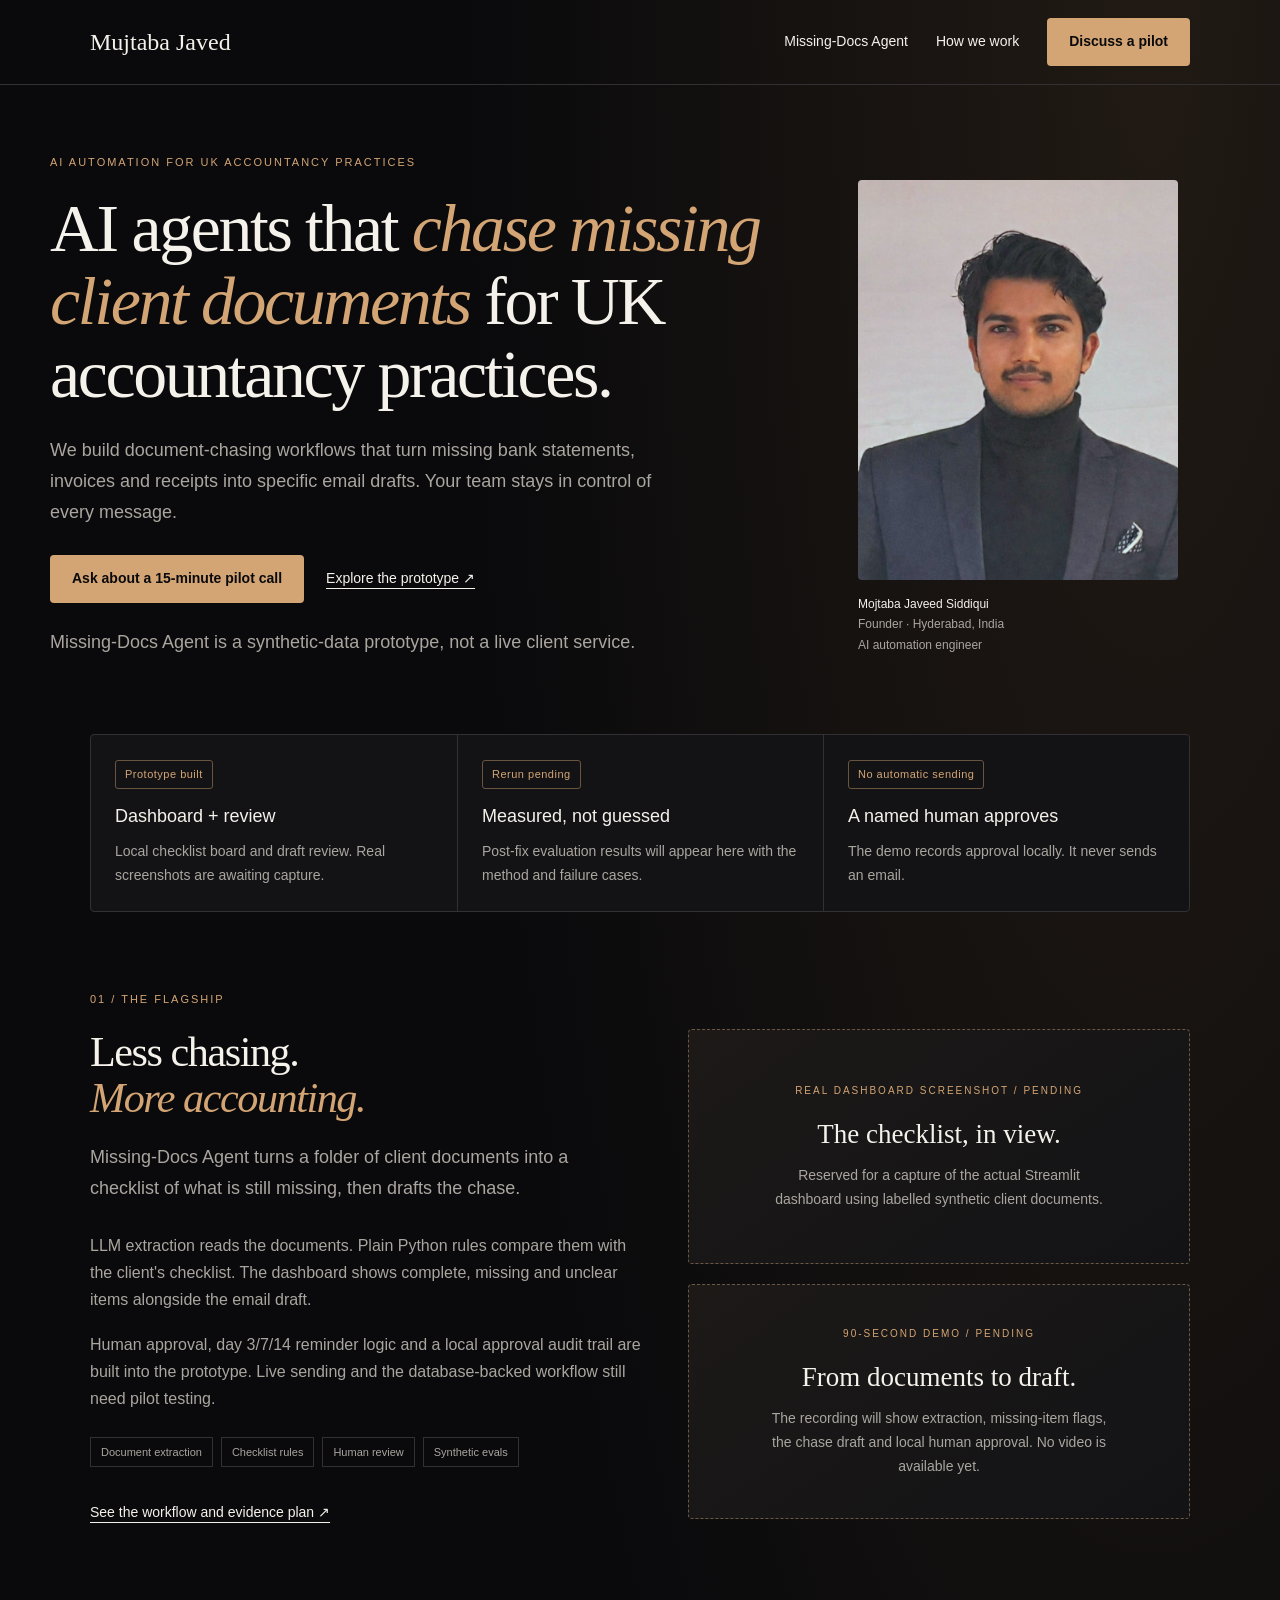
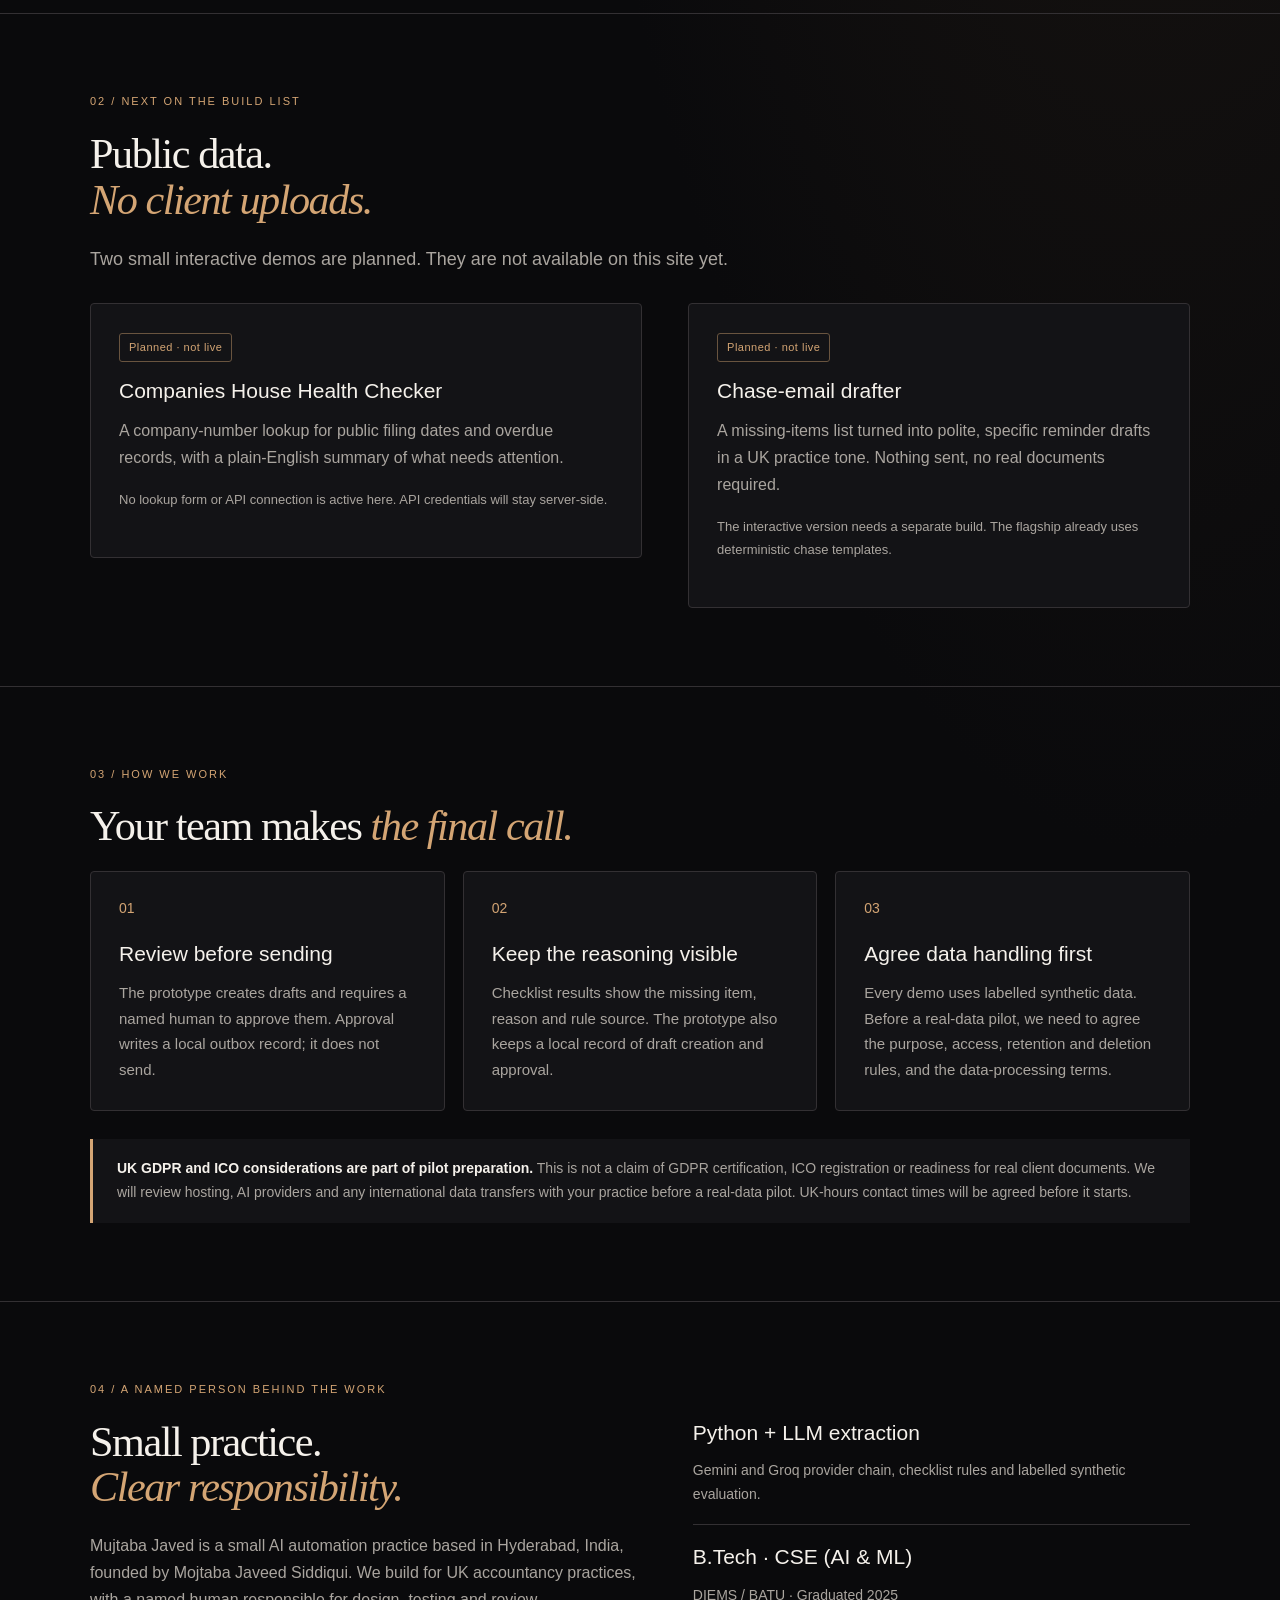
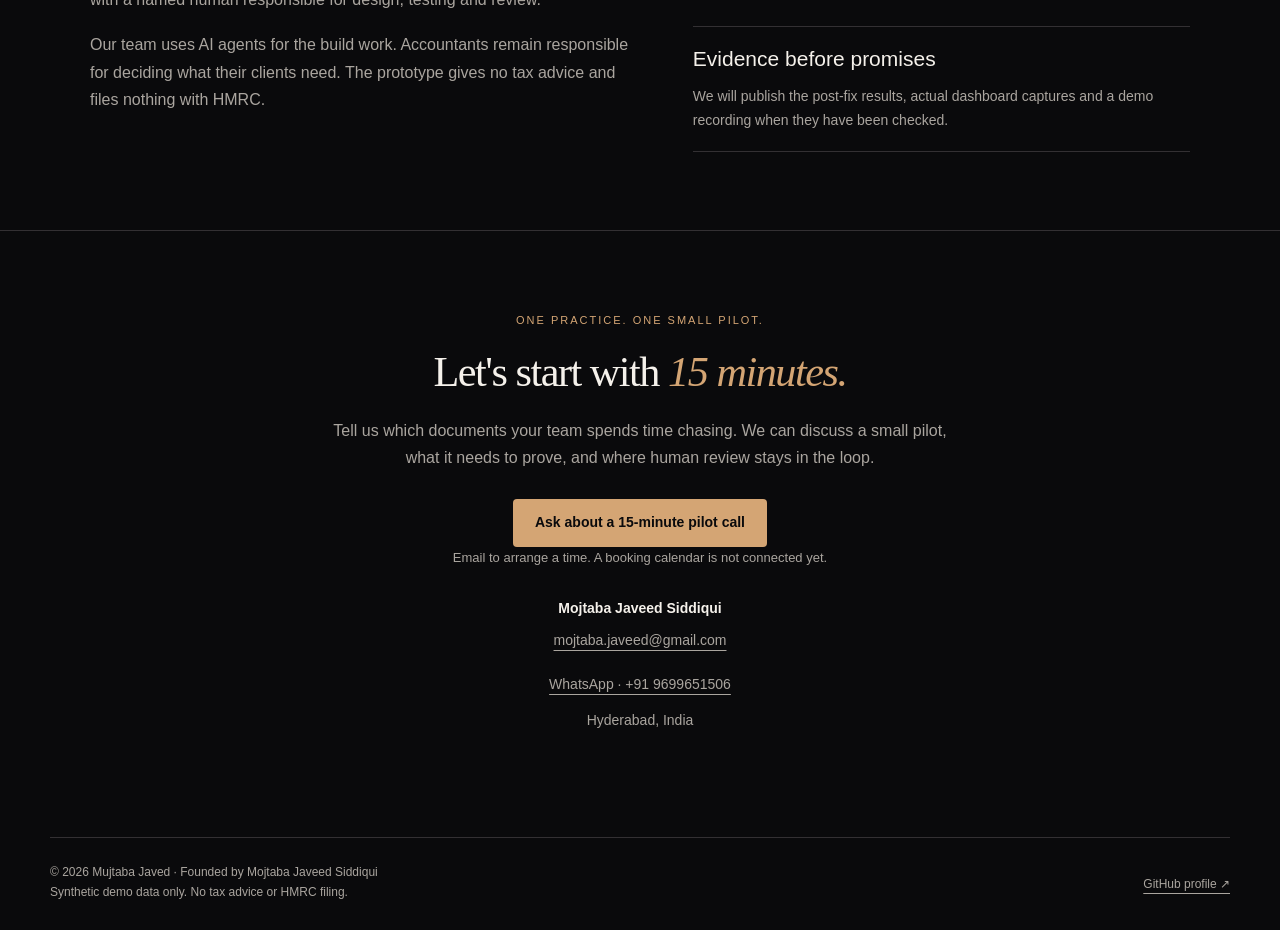
==== commit c389f2d5: "Replace remaining homepage brand placeholders" ====
--- a/index.html
+++ b/index.html
@@ -3,7 +3,7 @@
   <head>
     <meta charset="utf-8" />
     <meta name="viewport" content="width=device-width,initial-scale=1" />
-    <title>[BRAND] | AI agents for UK accountancy practices</title>
+    <title>Mujtaba Javed | AI agents for UK accountancy practices</title>
     <meta
       name="description"
       content="Document-chasing workflows for UK accountancy practices. Explore our synthetic Missing-Docs prototype, human review and evaluation plan."
@@ -11,7 +11,7 @@
     <link rel="stylesheet" href="/styles.css" />
     <meta
       property="og:title"
-      content="[BRAND] | AI agents for UK accountancy practices"
+      content="Mujtaba Javed | AI agents for UK accountancy practices"
     />
     <meta
       property="og:description"
@@ -249,7 +249,7 @@
             <div>
               <h2>Small practice.<br /><em>Clear responsibility.</em></h2>
               <p>
-                [BRAND] is a small AI automation practice based in Hyderabad,
+                Mujtaba Javed is a small AI automation practice based in Hyderabad,
                 India, founded by Mojtaba Javeed Siddiqui. We build for UK
                 accountancy practices, with a named human responsible for
                 design, testing and review.
@@ -313,7 +313,7 @@
       </section>
       <footer class="wrap footer">
         <p>
-          © 2026 [BRAND] · Founded by Mojtaba Javeed Siddiqui<br />Synthetic
+          © 2026 Mujtaba Javed · Founded by Mojtaba Javeed Siddiqui<br />Synthetic
           demo data only. No tax advice or HMRC filing.
         </p>
         <a href="https://github.com/themojtabajaveed">GitHub profile ↗</a>
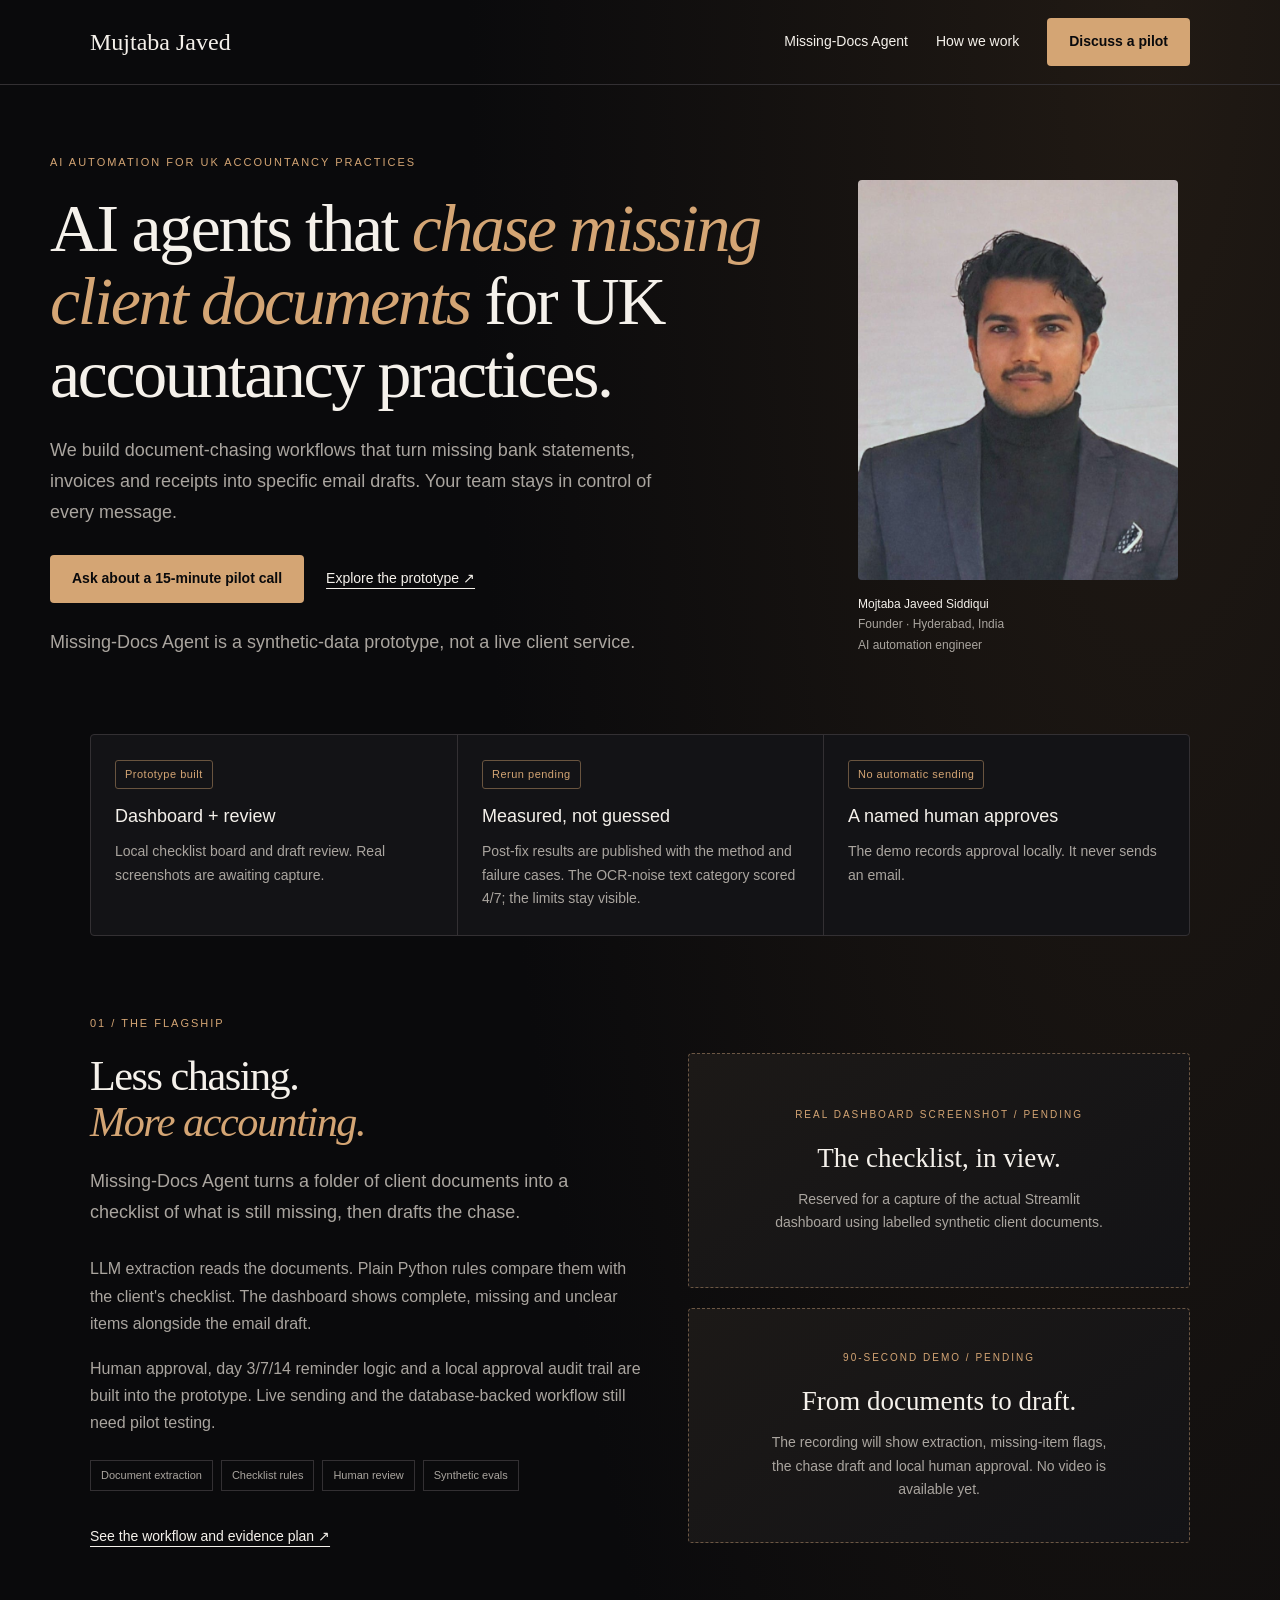
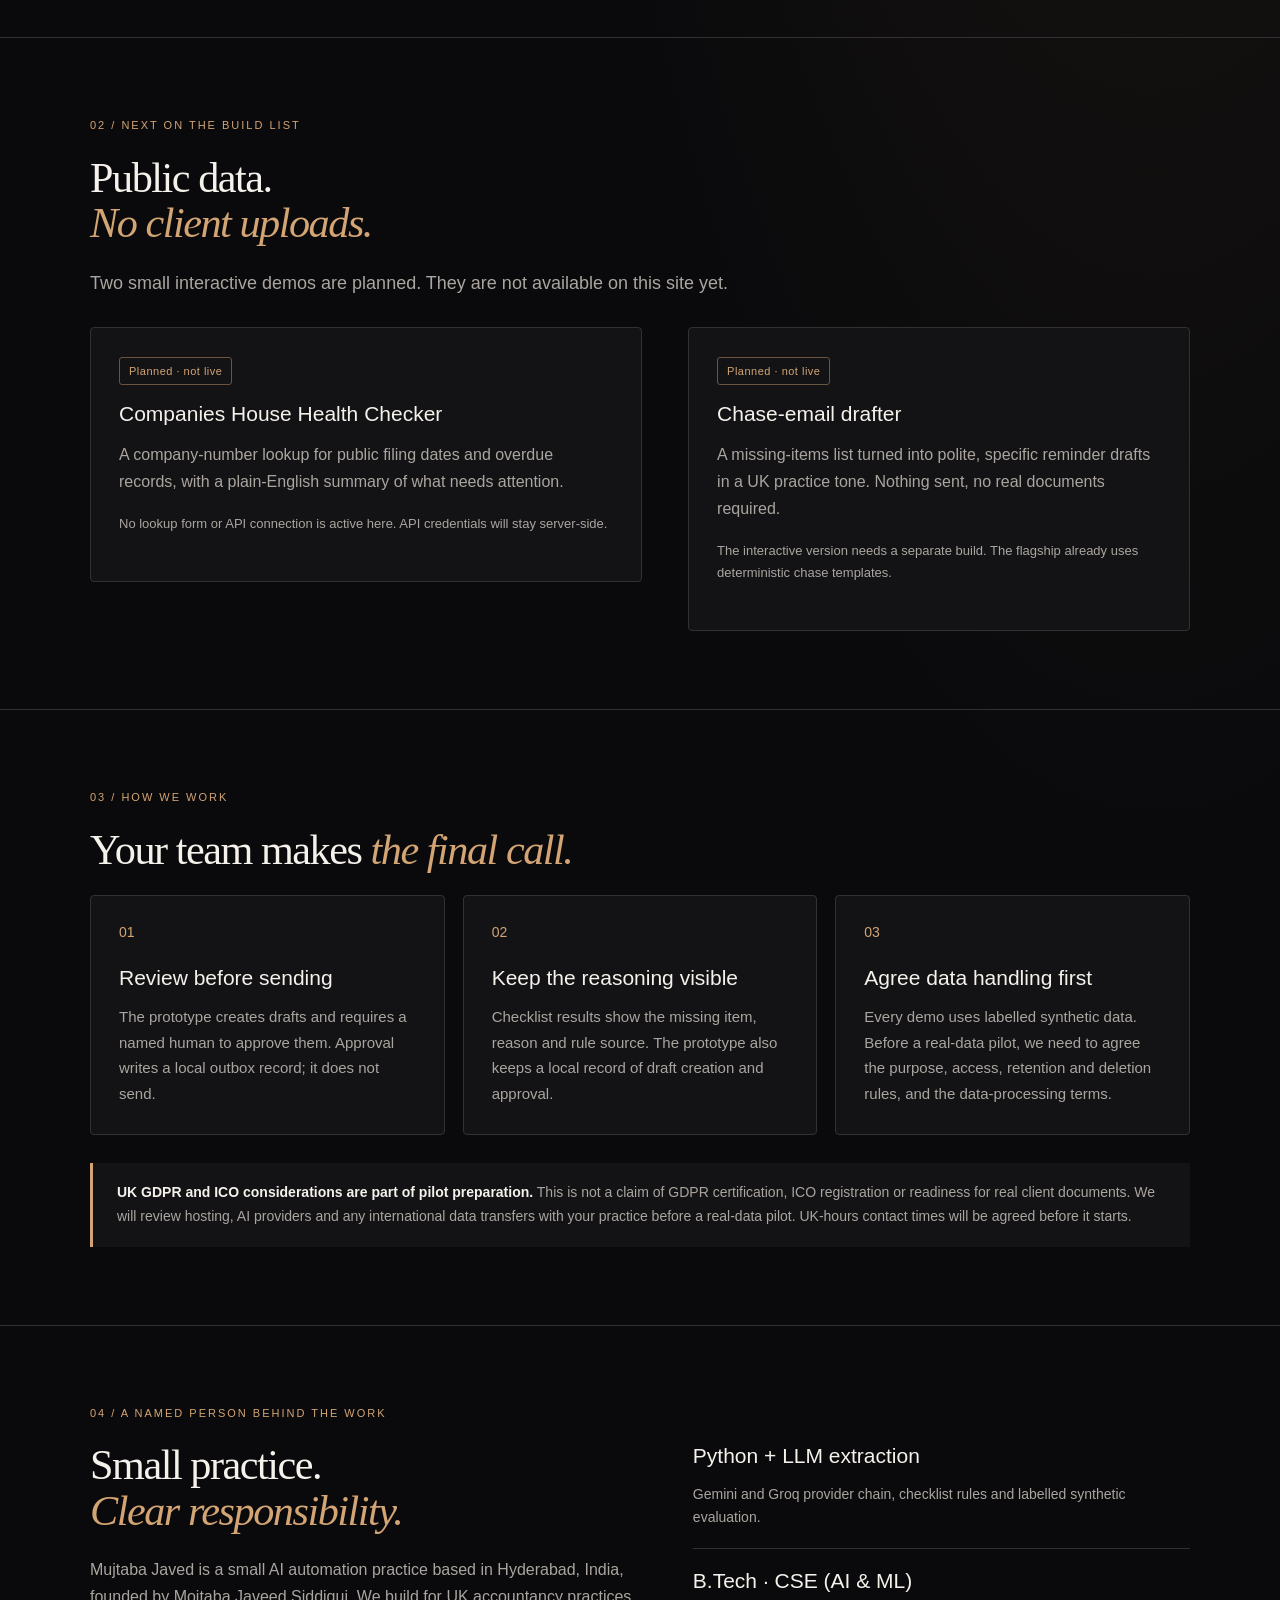
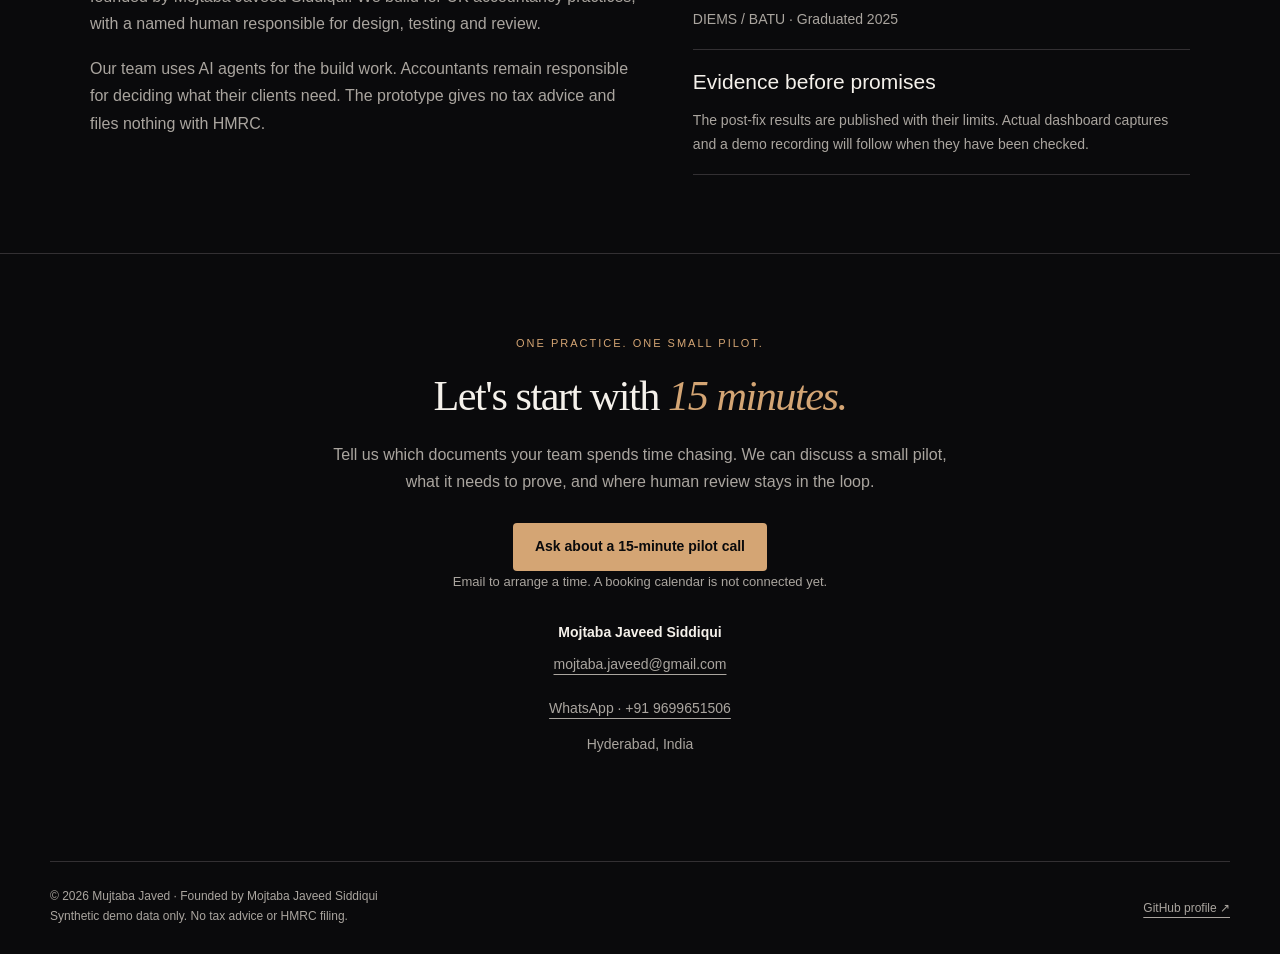
==== commit 7d3c1fd1: "Update two homepage evidence descriptions" ====
--- a/index.html
+++ b/index.html
@@ -94,8 +94,7 @@
             <span class="status">Rerun pending</span>
             <h3>Measured, not guessed</h3>
             <p>
-              Post-fix evaluation results will appear here with the method and
-              failure cases.
+              Post-fix results are published with the method and failure cases. The OCR-noise text category scored 4/7; the limits stay visible.
             </p>
           </article>
           <article>
@@ -275,8 +274,7 @@
               <div class="credential">
                 <h3>Evidence before promises</h3>
                 <p>
-                  We will publish the post-fix results, actual dashboard
-                  captures and a demo recording when they have been checked.
+                  The post-fix results are published with their limits. Actual dashboard captures and a demo recording will follow when they have been checked.
                 </p>
               </div>
             </div>
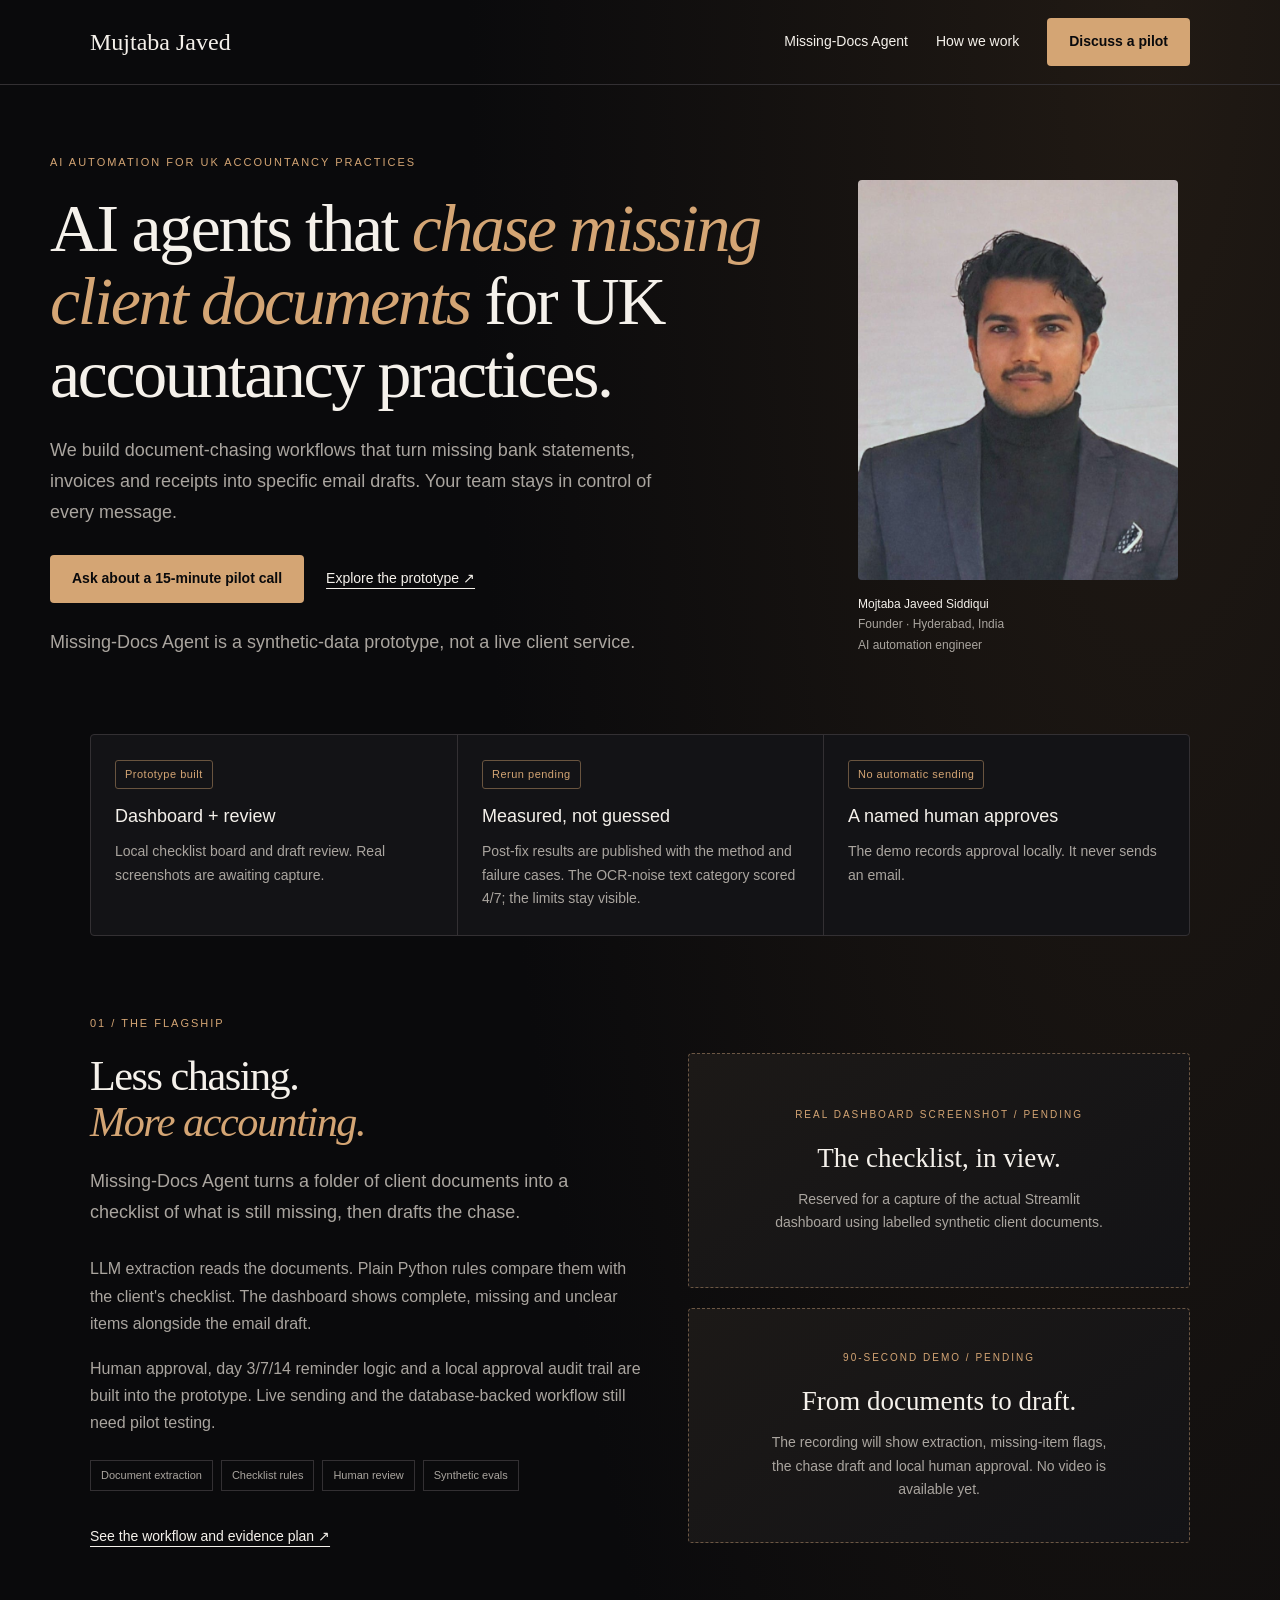
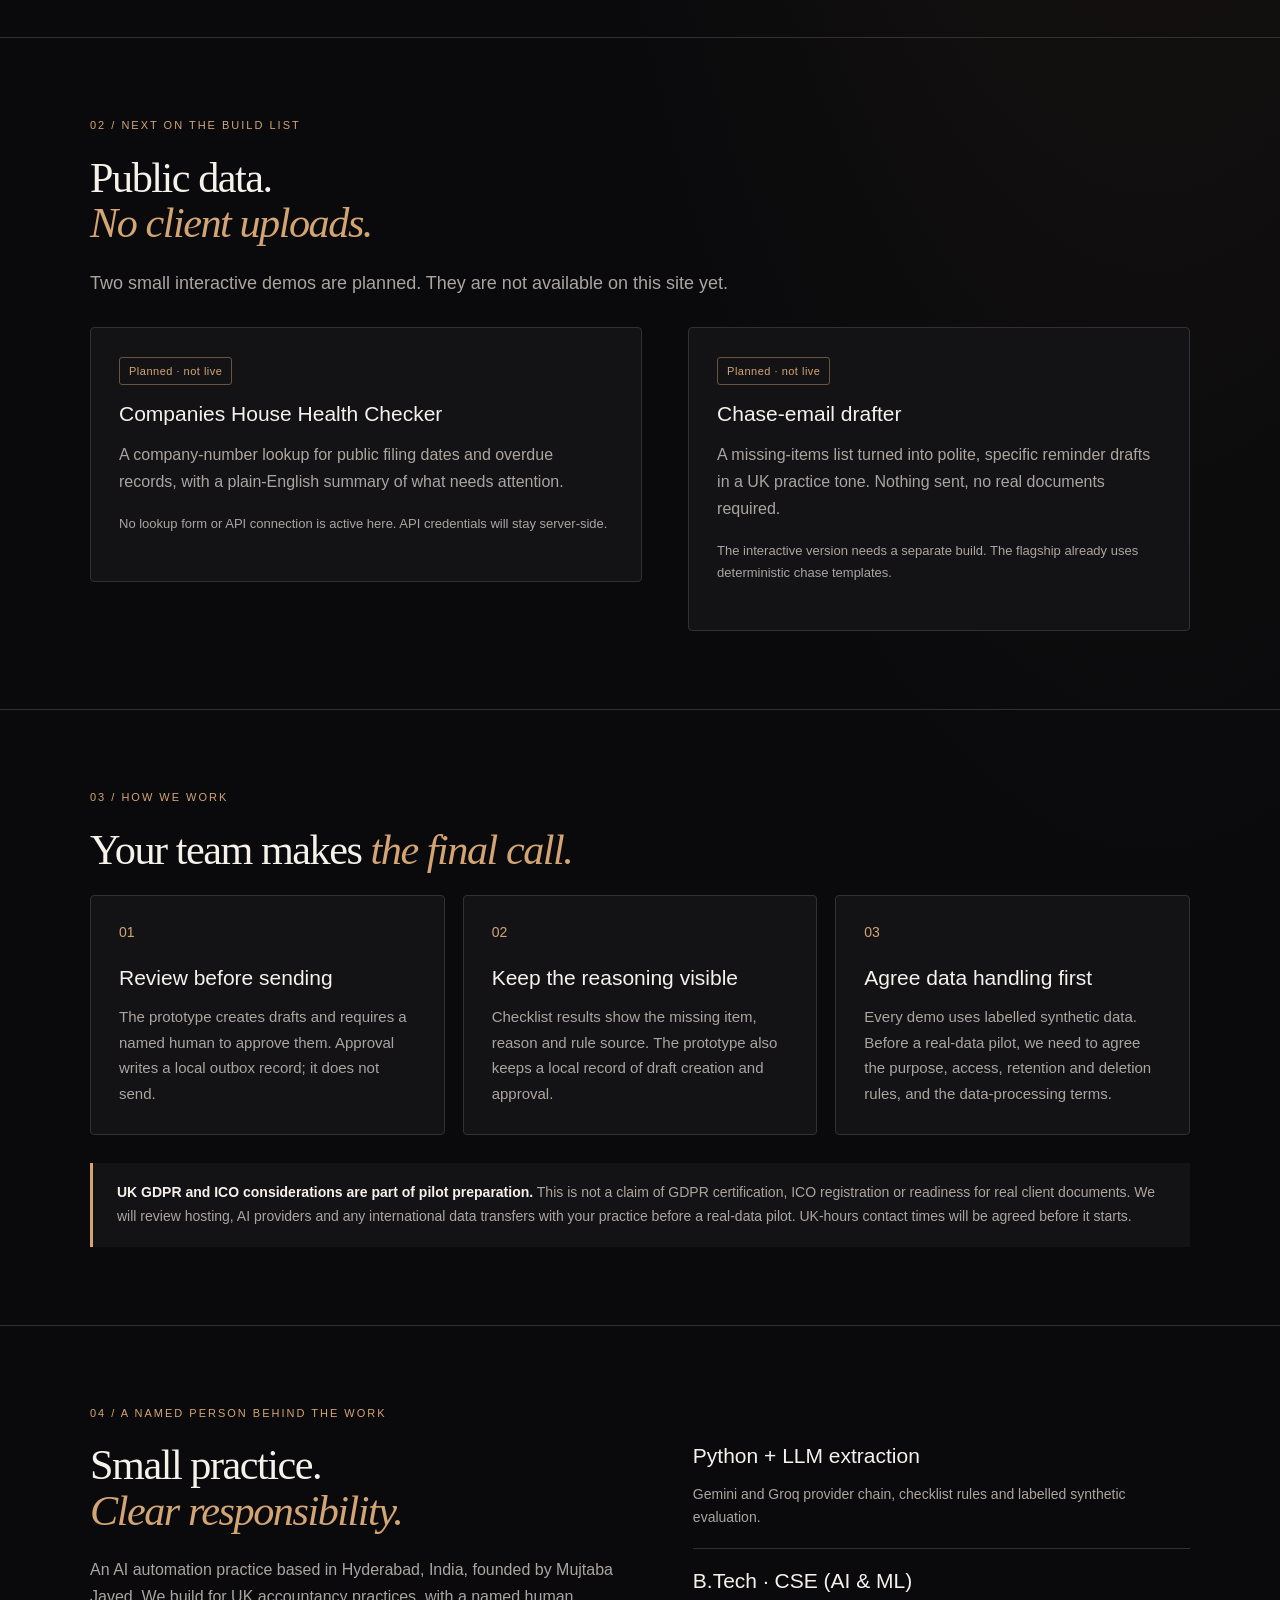
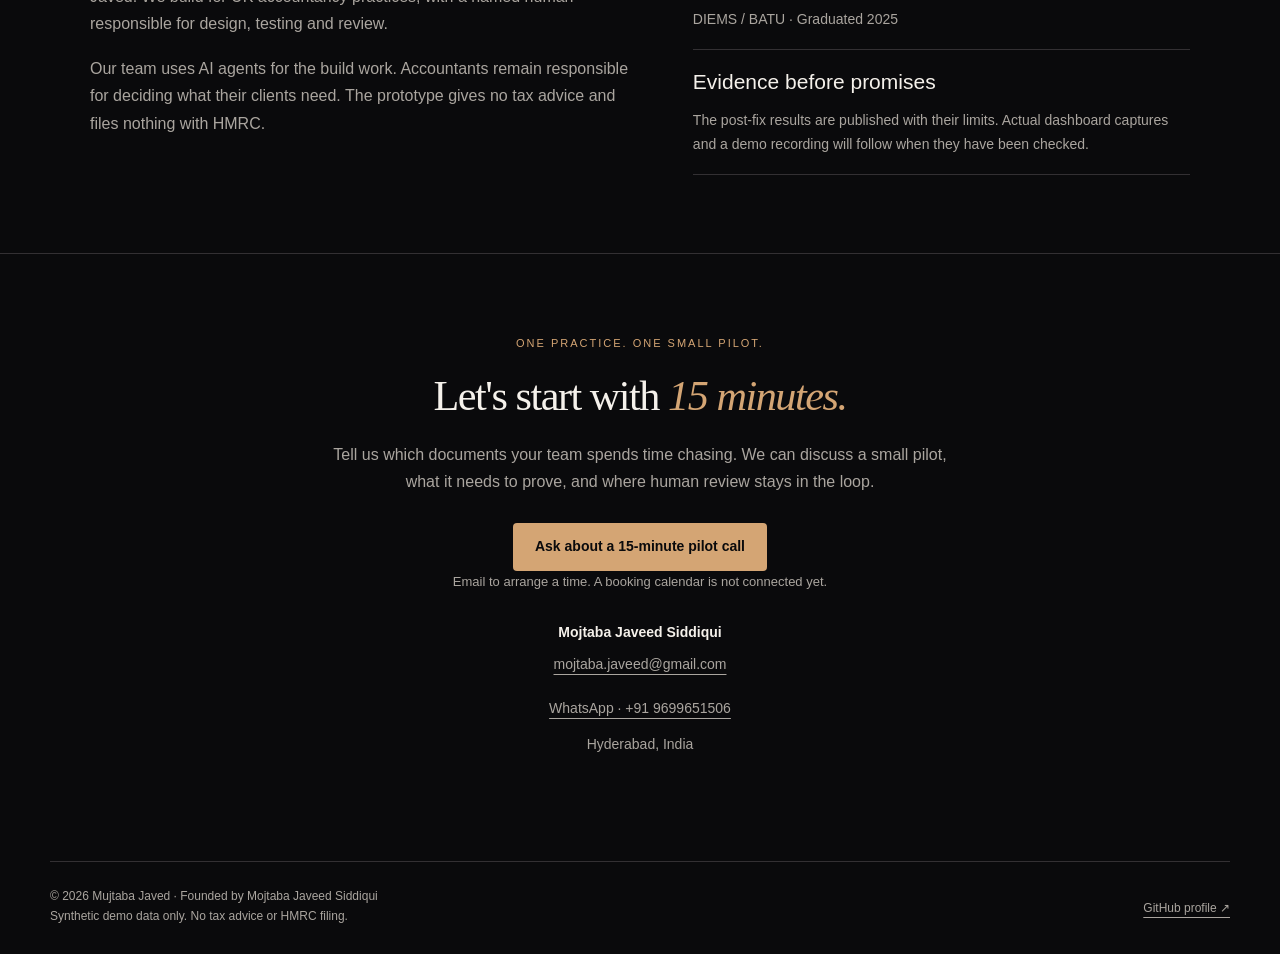
==== commit a71b10f4: "Clarify practice introduction" ====
--- a/index.html
+++ b/index.html
@@ -248,8 +248,7 @@
             <div>
               <h2>Small practice.<br /><em>Clear responsibility.</em></h2>
               <p>
-                Mujtaba Javed is a small AI automation practice based in Hyderabad,
-                India, founded by Mojtaba Javeed Siddiqui. We build for UK
+                An AI automation practice based in Hyderabad, India, founded by Mujtaba Javed. We build for UK
                 accountancy practices, with a named human responsible for
                 design, testing and review.
               </p>
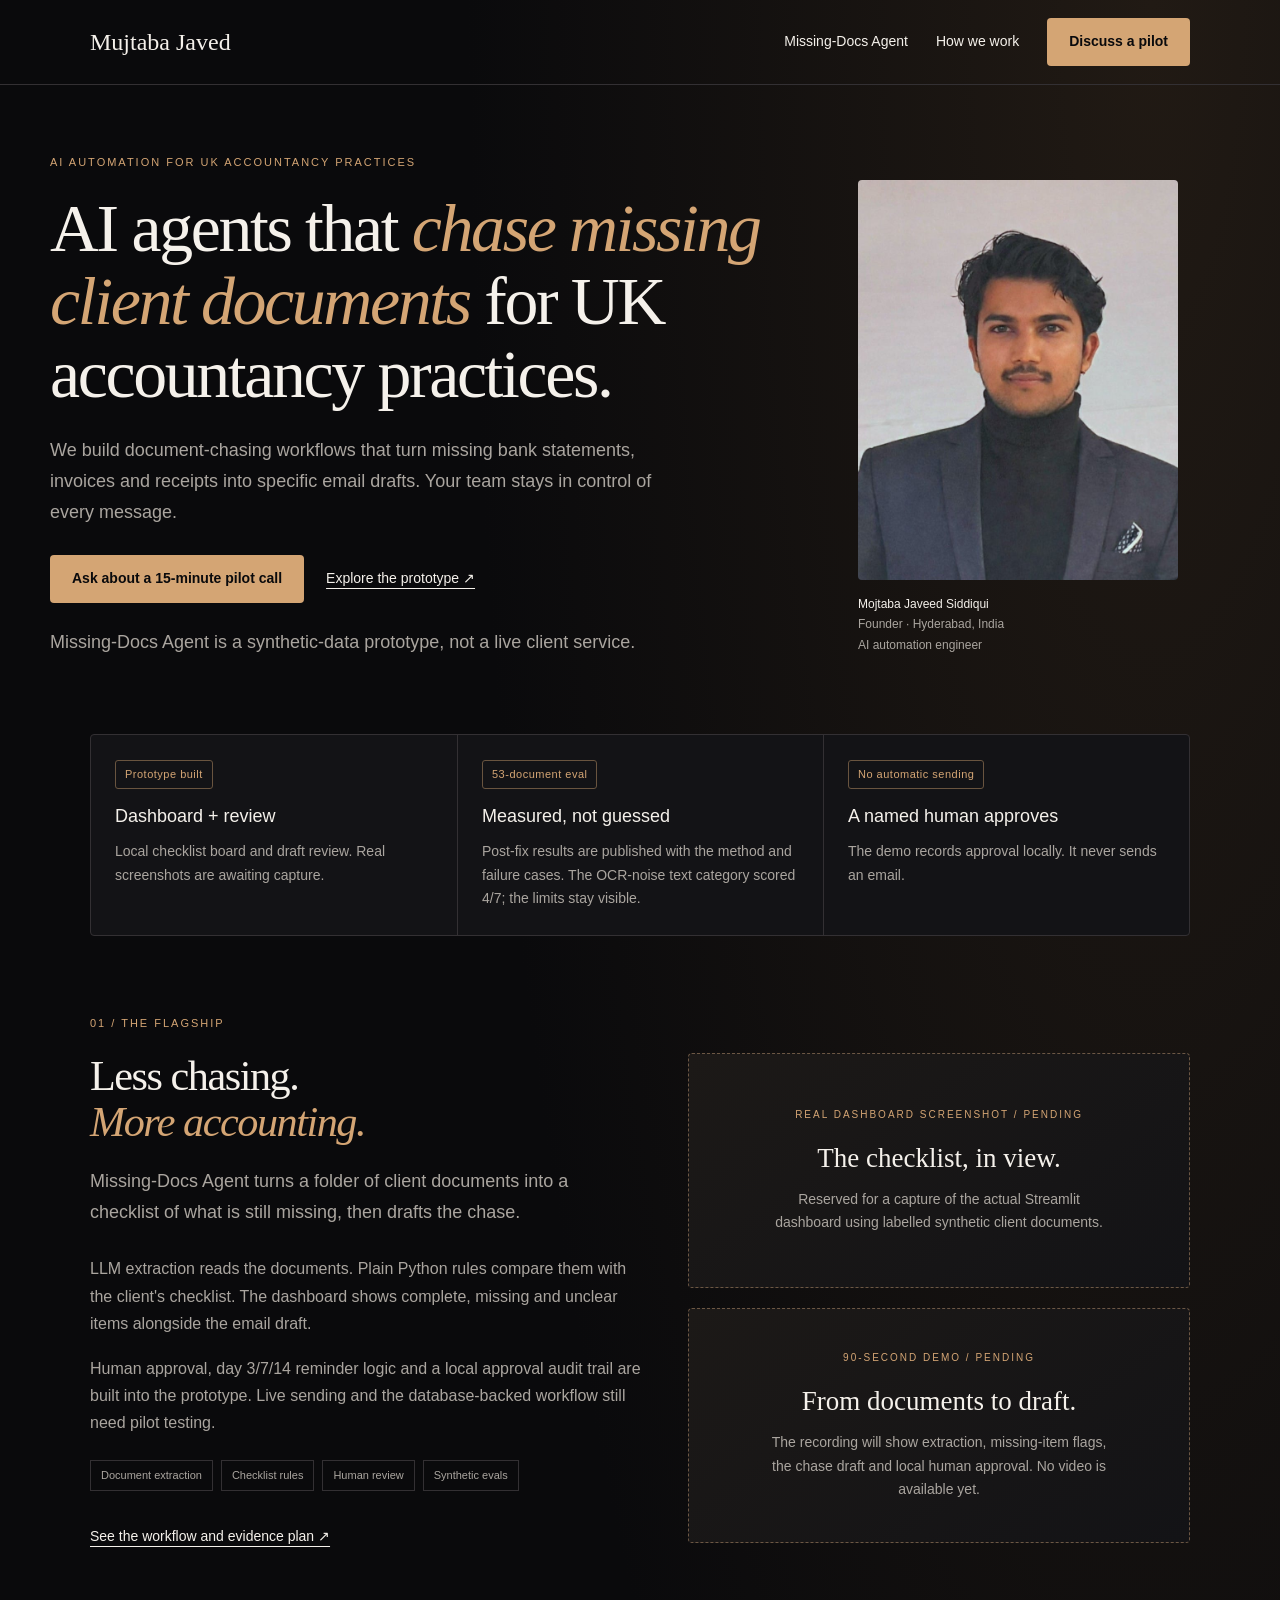
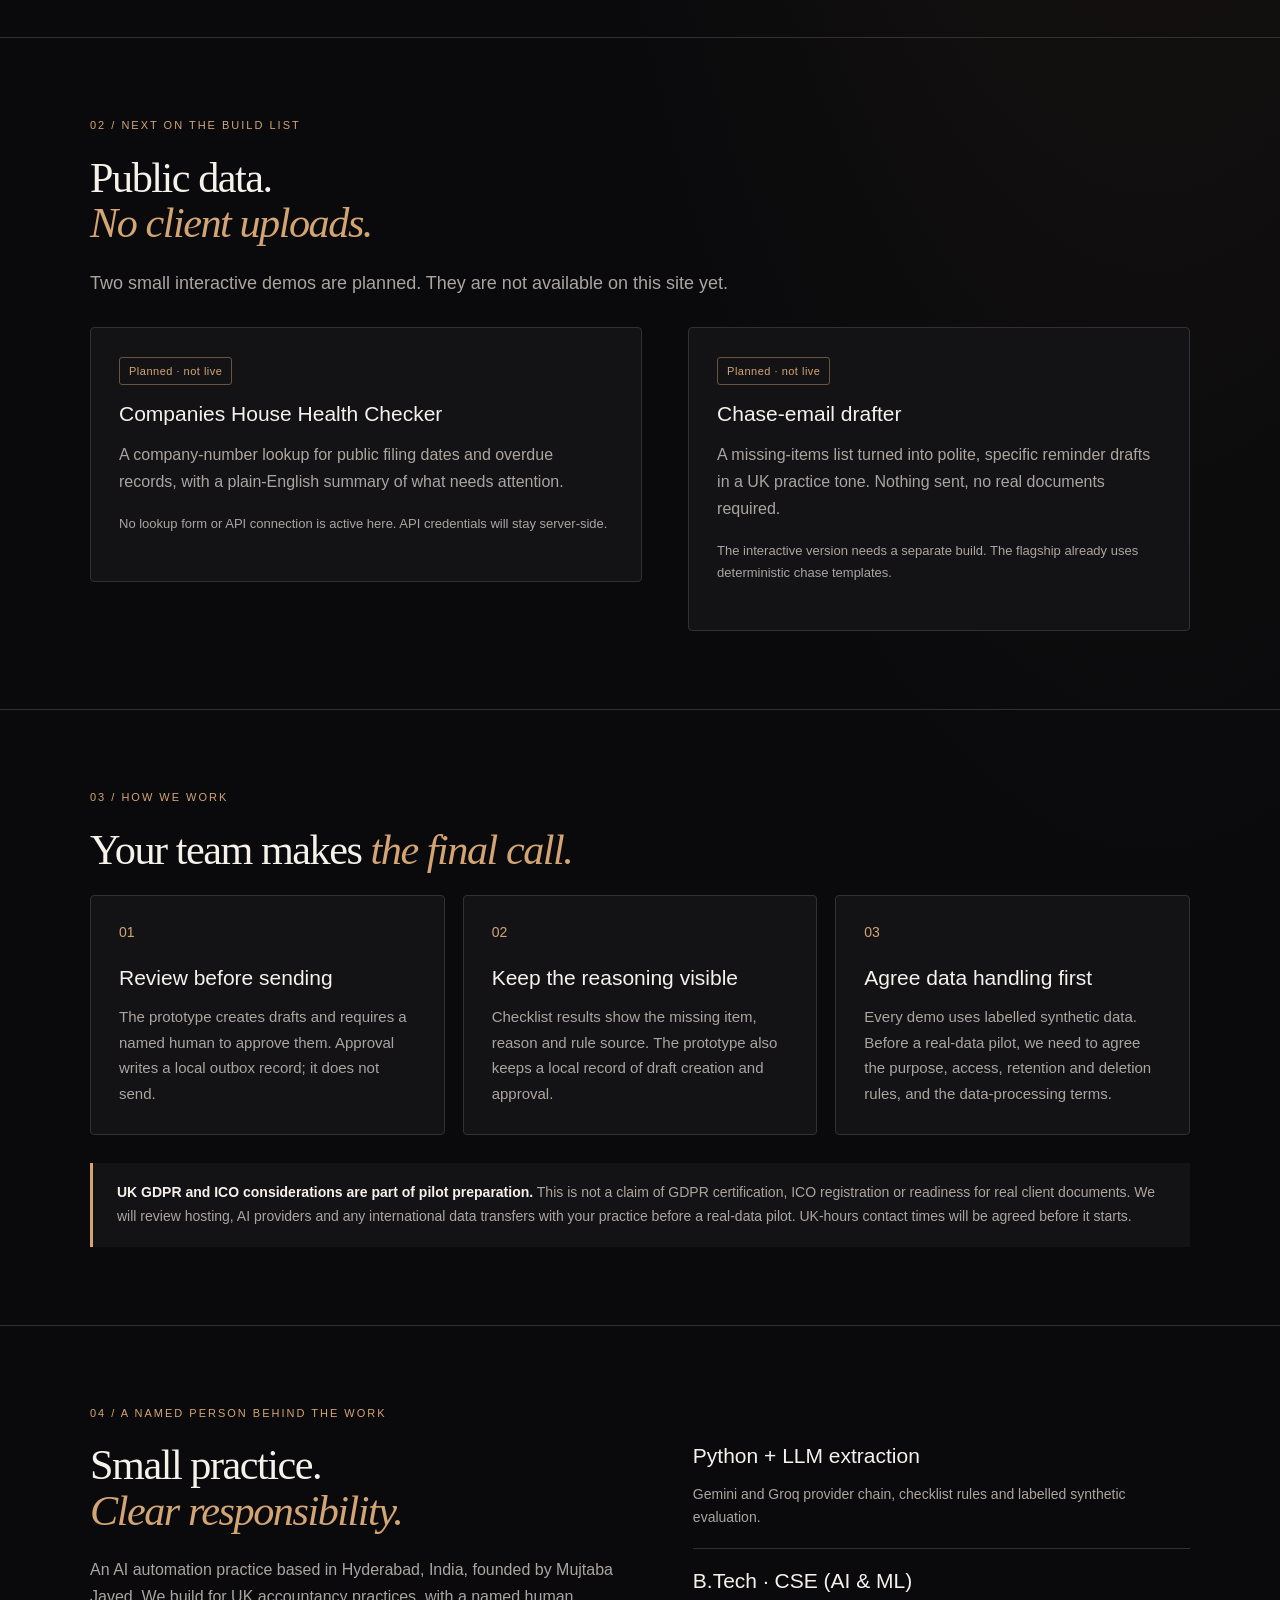
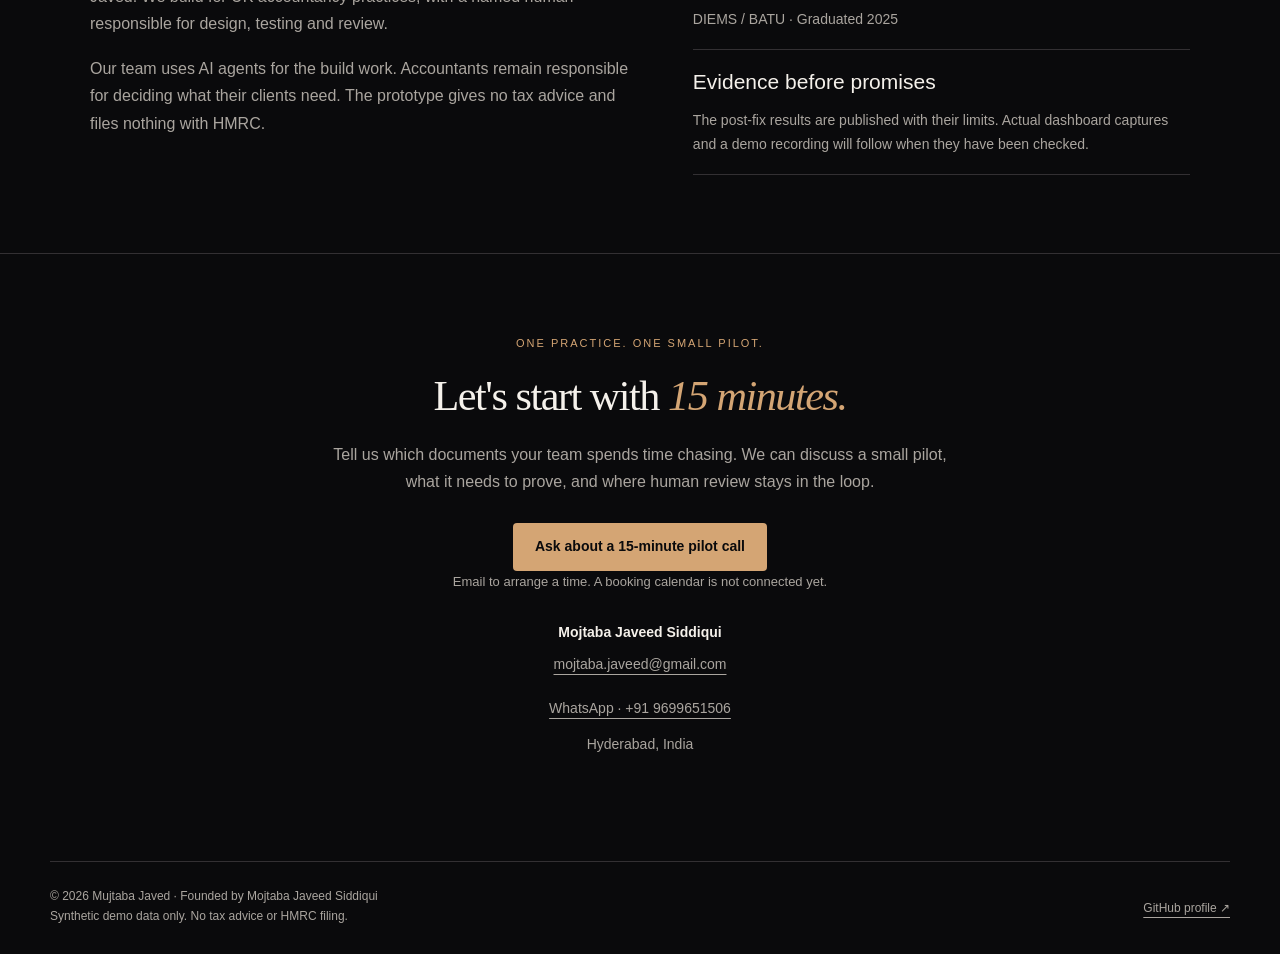
==== commit 29baf1c4: "Update homepage evaluation status chip" ====
--- a/index.html
+++ b/index.html
@@ -91,7 +91,7 @@
             </p>
           </article>
           <article>
-            <span class="status">Rerun pending</span>
+            <span class="status">53-document eval</span>
             <h3>Measured, not guessed</h3>
             <p>
               Post-fix results are published with the method and failure cases. The OCR-noise text category scored 4/7; the limits stay visible.
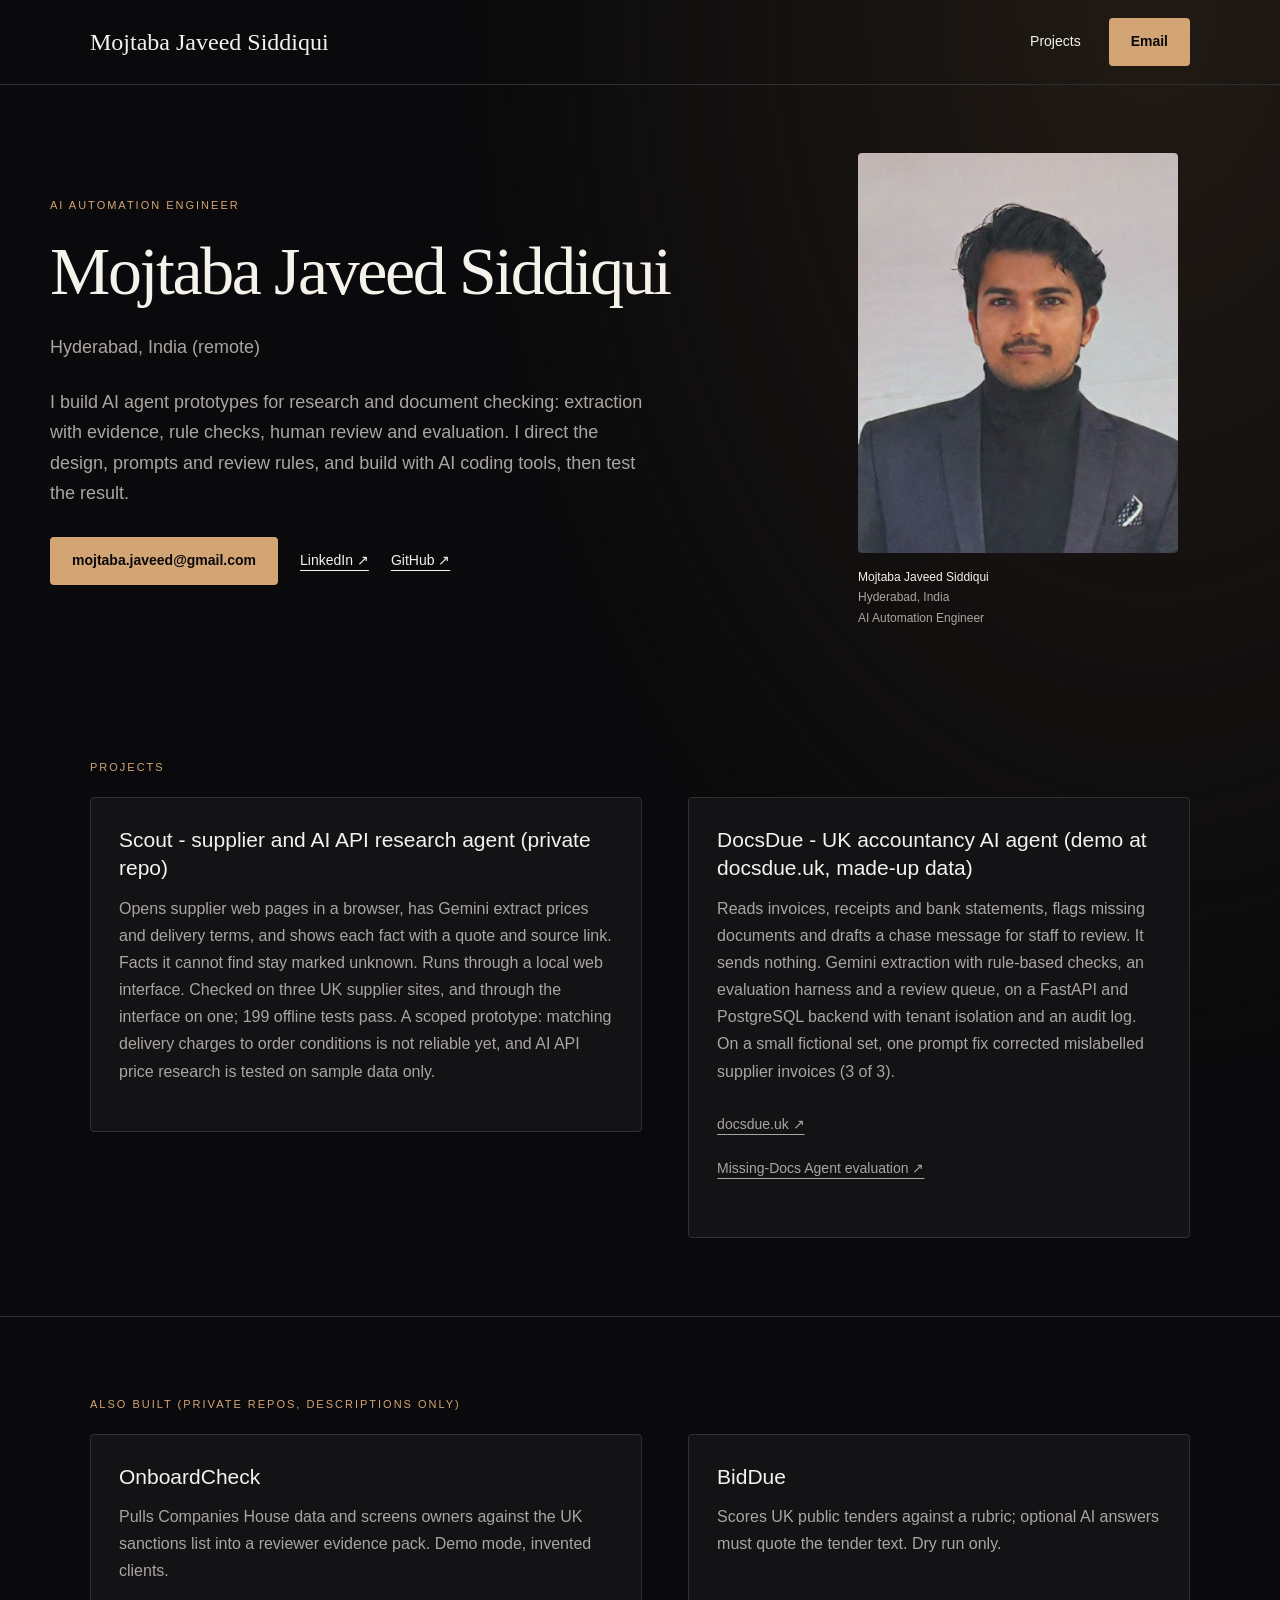
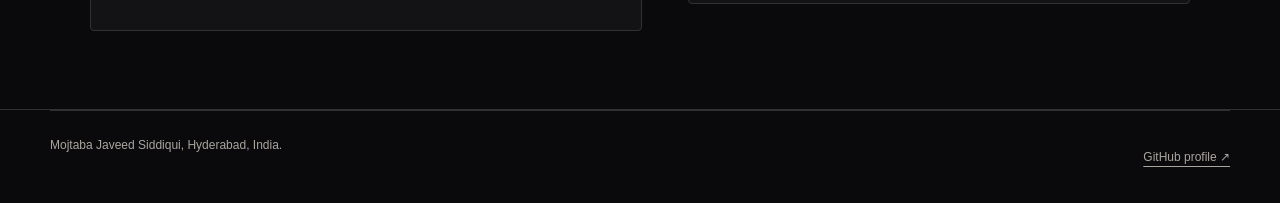
==== commit f1d656c4: "Portfolio home: correct name and title, add Scout and DocsDue Owner-approved copy 31 Oct 2026. Remov" ====
--- a/index.html
+++ b/index.html
@@ -3,19 +3,16 @@
   <head>
     <meta charset="utf-8" />
     <meta name="viewport" content="width=device-width,initial-scale=1" />
-    <title>Mujtaba Javed | AI agents for UK accountancy practices</title>
+    <title>Mojtaba Javeed Siddiqui | AI Automation Engineer</title>
     <meta
       name="description"
-      content="Document-chasing workflows for UK accountancy practices. Explore our synthetic Missing-Docs prototype, human review and evaluation plan."
+      content="AI agent prototypes for research and document checking, with evidence, human review and evaluation."
     />
     <link rel="stylesheet" href="/styles.css" />
-    <meta
-      property="og:title"
-      content="Mujtaba Javed | AI agents for UK accountancy practices"
-    />
+    <meta property="og:title" content="Mojtaba Javeed Siddiqui | AI Automation Engineer" />
     <meta
       property="og:description"
-      content="Document-chasing workflows for UK accountancy practices. Explore our synthetic Missing-Docs prototype, human review and evaluation plan."
+      content="AI agent prototypes for research and document checking, with evidence, human review and evaluation."
     />
     <meta property="og:type" content="website" />
   </head>
@@ -23,15 +20,10 @@
     <a class="skip" href="#main">Skip to content</a>
     <nav aria-label="Main navigation">
       <div class="wrap nav">
-        <a class="wordmark" href="/">Mujtaba Javed</a>
+        <a class="wordmark" href="/">Mojtaba Javeed Siddiqui</a>
         <div class="navlinks">
-          <a class="secondary" href="/missing-docs-agent/">Missing-Docs Agent</a
-          ><a class="secondary" href="/#how">How we work</a
-          ><a
-            class="btn"
-            href="mailto:mojtaba.javeed@gmail.com?subject=15-minute%20accountancy%20pilot%20call"
-            >Discuss a pilot</a
-          >
+          <a class="secondary" href="#projects">Projects</a
+          ><a class="btn" href="mailto:mojtaba.javeed@gmail.com">Email</a>
         </div>
       </div>
     </nav>
@@ -39,280 +31,102 @@
       <header class="hero wrap">
         <div class="hero-grid">
           <div>
-            <span class="eyebrow"
-              >AI automation for UK accountancy practices</span
-            >
-            <h1>
-              AI agents that <em>chase missing client documents</em> for UK
-              accountancy practices.
-            </h1>
+            <span class="eyebrow">AI Automation Engineer</span>
+            <h1>Mojtaba Javeed Siddiqui</h1>
+            <p>Hyderabad, India (remote)</p>
             <p>
-              We build document-chasing workflows that turn missing bank
-              statements, invoices and receipts into specific email drafts. Your
-              team stays in control of every message.
+              I build AI agent prototypes for research and document checking:
+              extraction with evidence, rule checks, human review and
+              evaluation. I direct the design, prompts and review rules, and
+              build with AI coding tools, then test the result.
             </p>
             <div class="actions">
-              <a
-                class="btn"
-                href="mailto:mojtaba.javeed@gmail.com?subject=15-minute%20accountancy%20pilot%20call"
-                >Ask about a 15-minute pilot call</a
-              ><a class="textlink" href="/missing-docs-agent/"
-                >Explore the prototype ↗</a
+              <a class="btn" href="mailto:mojtaba.javeed@gmail.com"
+                >mojtaba.javeed@gmail.com</a
+              ><a class="textlink" href="https://www.linkedin.com/in/themojtabajaveed"
+                >LinkedIn ↗</a
+              ><a class="textlink" href="https://github.com/themojtabajaveed"
+                >GitHub ↗</a
               >
             </div>
-            <p class="note">
-              Missing-Docs Agent is a synthetic-data prototype, not a live
-              client service.
-            </p>
           </div>
           <figure class="portrait">
             <img
               src="/profile.jpg"
               width="320"
               height="400"
-              alt="Mojtaba Javeed Siddiqui, founder"
+              alt="Mojtaba Javeed Siddiqui"
               fetchpriority="high"
             />
             <figcaption>
-              <strong>Mojtaba Javeed Siddiqui</strong><br />Founder · Hyderabad,
-              India<br />AI automation engineer
+              <strong>Mojtaba Javeed Siddiqui</strong><br />Hyderabad, India<br />AI
+              Automation Engineer
             </figcaption>
           </figure>
         </div>
       </header>
-      <div class="wrap">
-        <div class="strip" aria-label="Evidence and current status">
-          <article>
-            <span class="status">Prototype built</span>
-            <h3>Dashboard + review</h3>
-            <p>
-              Local checklist board and draft review. Real screenshots are
-              awaiting capture.
-            </p>
-          </article>
-          <article>
-            <span class="status">53-document eval</span>
-            <h3>Measured, not guessed</h3>
-            <p>
-              Post-fix results are published with the method and failure cases. The OCR-noise text category scored 4/7; the limits stay visible.
-            </p>
-          </article>
-          <article>
-            <span class="status">No automatic sending</span>
-            <h3>A named human approves</h3>
-            <p>The demo records approval locally. It never sends an email.</p>
-          </article>
-        </div>
-      </div>
-      <section class="section" id="work">
+      <section class="section" id="projects">
         <div class="wrap">
-          <span class="eyebrow">01 / The flagship</span>
-          <div class="split">
-            <div>
-              <h2>Less chasing.<br /><em>More accounting.</em></h2>
-              <p class="intro">
-                Missing-Docs Agent turns a folder of client documents into a
-                checklist of what is still missing, then drafts the chase.
-              </p>
-              <p>
-                LLM extraction reads the documents. Plain Python rules compare
-                them with the client's checklist. The dashboard shows complete,
-                missing and unclear items alongside the email draft.
-              </p>
-              <p>
-                Human approval, day 3/7/14 reminder logic and a local approval
-                audit trail are built into the prototype. Live sending and the
-                database-backed workflow still need pilot testing.
-              </p>
-              <div class="tags">
-                <span>Document extraction</span><span>Checklist rules</span
-                ><span>Human review</span><span>Synthetic evals</span>
-              </div>
-              <a class="textlink" href="/missing-docs-agent/"
-                >See the workflow and evidence plan ↗</a
-              >
-            </div>
-            <div>
-              <div class="placeholder">
-                <span class="media-tag"
-                  >Real dashboard screenshot / pending</span
-                >
-                <h3>The checklist, in view.</h3>
-                <p>
-                  Reserved for a capture of the actual Streamlit dashboard using
-                  labelled synthetic client documents.
-                </p>
-              </div>
-              <div class="placeholder">
-                <span class="media-tag">90-second demo / pending</span>
-                <h3>From documents to draft.</h3>
-                <p>
-                  The recording will show extraction, missing-item flags, the
-                  chase draft and local human approval. No video is available
-                  yet.
-                </p>
-              </div>
-            </div>
-          </div>
-        </div>
-      </section>
-      <section class="section" id="demos">
-        <div class="wrap">
-          <span class="eyebrow">02 / Next on the build list</span>
-          <h2>Public data.<br /><em>No client uploads.</em></h2>
-          <p class="intro">
-            Two small interactive demos are planned. They are not available on
-            this site yet.
-          </p>
+          <span class="eyebrow">Projects</span>
           <div class="split">
             <article class="panel">
-              <span class="status">Planned · not live</span>
-              <h3>Companies House Health Checker</h3>
+              <h3>Scout - supplier and AI API research agent (private repo)</h3>
               <p>
-                A company-number lookup for public filing dates and overdue
-                records, with a plain-English summary of what needs attention.
-              </p>
-              <p class="small">
-                No lookup form or API connection is active here. API credentials
-                will stay server-side.
+                Opens supplier web pages in a browser, has Gemini extract prices
+                and delivery terms, and shows each fact with a quote and source
+                link. Facts it cannot find stay marked unknown. Runs through a
+                local web interface. Checked on three UK supplier sites, and
+                through the interface on one; 199 offline tests pass. A scoped
+                prototype: matching delivery charges to order conditions is not
+                reliable yet, and AI API price research is tested on sample
+                data only.
               </p>
             </article>
             <article class="panel">
-              <span class="status">Planned · not live</span>
-              <h3>Chase-email drafter</h3>
+              <h3>DocsDue - UK accountancy AI agent (demo at docsdue.uk, made-up data)</h3>
               <p>
-                A missing-items list turned into polite, specific reminder
-                drafts in a UK practice tone. Nothing sent, no real documents
-                required.
+                Reads invoices, receipts and bank statements, flags missing
+                documents and drafts a chase message for staff to review. It
+                sends nothing. Gemini extraction with rule-based checks, an
+                evaluation harness and a review queue, on a FastAPI and
+                PostgreSQL backend with tenant isolation and an audit log. On a
+                small fictional set, one prompt fix corrected mislabelled
+                supplier invoices (3 of 3).
               </p>
-              <p class="small">
-                The interactive version needs a separate build. The flagship
-                already uses deterministic chase templates.
+              <p>
+                <a class="textlink" href="https://docsdue.uk">docsdue.uk ↗</a
+                ><br /><a class="textlink" href="/missing-docs-agent/"
+                  >Missing-Docs Agent evaluation ↗</a
+                >
               </p>
             </article>
           </div>
         </div>
       </section>
-      <section class="section" id="how">
+      <section class="section" id="also">
         <div class="wrap">
-          <span class="eyebrow">03 / How we work</span>
-          <h2>Your team makes <em>the final call.</em></h2>
-          <div class="cards">
+          <span class="eyebrow">Also built (private repos, descriptions only)</span>
+          <div class="split">
             <article class="panel">
-              <span class="number">01</span>
-              <h3>Review before sending</h3>
+              <h3>OnboardCheck</h3>
               <p>
-                The prototype creates drafts and requires a named human to
-                approve them. Approval writes a local outbox record; it does not
-                send.
+                Pulls Companies House data and screens owners against the UK
+                sanctions list into a reviewer evidence pack. Demo mode,
+                invented clients.
               </p>
             </article>
             <article class="panel">
-              <span class="number">02</span>
-              <h3>Keep the reasoning visible</h3>
+              <h3>BidDue</h3>
               <p>
-                Checklist results show the missing item, reason and rule source.
-                The prototype also keeps a local record of draft creation and
-                approval.
-              </p>
-            </article>
-            <article class="panel">
-              <span class="number">03</span>
-              <h3>Agree data handling first</h3>
-              <p>
-                Every demo uses labelled synthetic data. Before a real-data
-                pilot, we need to agree the purpose, access, retention and
-                deletion rules, and the data-processing terms.
+                Scores UK public tenders against a rubric; optional AI answers
+                must quote the tender text. Dry run only.
               </p>
             </article>
           </div>
-          <div class="callout">
-            <p>
-              <strong
-                >UK GDPR and ICO considerations are part of pilot
-                preparation.</strong
-              >
-              This is not a claim of GDPR certification, ICO registration or
-              readiness for real client documents. We will review hosting, AI
-              providers and any international data transfers with your practice
-              before a real-data pilot. UK-hours contact times will be agreed
-              before it starts.
-            </p>
-          </div>
         </div>
       </section>
-      <section class="section" id="about">
-        <div class="wrap">
-          <span class="eyebrow">04 / A named person behind the work</span>
-          <div class="about-grid">
-            <div>
-              <h2>Small practice.<br /><em>Clear responsibility.</em></h2>
-              <p>
-                An AI automation practice based in Hyderabad, India, founded by Mujtaba Javed. We build for UK
-                accountancy practices, with a named human responsible for
-                design, testing and review.
-              </p>
-              <p>
-                Our team uses AI agents for the build work. Accountants remain
-                responsible for deciding what their clients need. The prototype
-                gives no tax advice and files nothing with HMRC.
-              </p>
-            </div>
-            <div>
-              <div class="credential">
-                <h3>Python + LLM extraction</h3>
-                <p>
-                  Gemini and Groq provider chain, checklist rules and labelled
-                  synthetic evaluation.
-                </p>
-              </div>
-              <div class="credential">
-                <h3>B.Tech · CSE (AI &amp; ML)</h3>
-                <p>DIEMS / BATU · Graduated 2025</p>
-              </div>
-              <div class="credential">
-                <h3>Evidence before promises</h3>
-                <p>
-                  The post-fix results are published with their limits. Actual dashboard captures and a demo recording will follow when they have been checked.
-                </p>
-              </div>
-            </div>
-          </div>
-        </div>
-      </section>
-      <section class="contact wrap" id="contact">
-        <span class="eyebrow">One practice. One small pilot.</span>
-        <h2>Let's start with <em>15 minutes.</em></h2>
-        <p>
-          Tell us which documents your team spends time chasing. We can discuss
-          a small pilot, what it needs to prove, and where human review stays in
-          the loop.
-        </p>
-        <div class="actions">
-          <a
-            class="btn"
-            href="mailto:mojtaba.javeed@gmail.com?subject=15-minute%20accountancy%20pilot%20call"
-            >Ask about a 15-minute pilot call</a
-          >
-        </div>
-        <p class="note">
-          Email to arrange a time. A booking calendar is not connected yet.
-        </p>
-        <p class="contact-details">
-          <strong>Mojtaba Javeed Siddiqui</strong><br /><a
-            href="mailto:mojtaba.javeed@gmail.com"
-            >mojtaba.javeed@gmail.com</a
-          ><br /><a
-            href="https://wa.me/919699651506?text=I%27d+like+to+discuss+a+15-minute+pilot+call+for+our+accountancy+practice."
-            >WhatsApp · +91 9699651506</a
-          ><br />Hyderabad, India
-        </p>
-      </section>
       <footer class="wrap footer">
-        <p>
-          © 2026 Mujtaba Javed · Founded by Mojtaba Javeed Siddiqui<br />Synthetic
-          demo data only. No tax advice or HMRC filing.
-        </p>
+        <p>Mojtaba Javeed Siddiqui, Hyderabad, India.</p>
         <a href="https://github.com/themojtabajaveed">GitHub profile ↗</a>
       </footer>
     </main>
